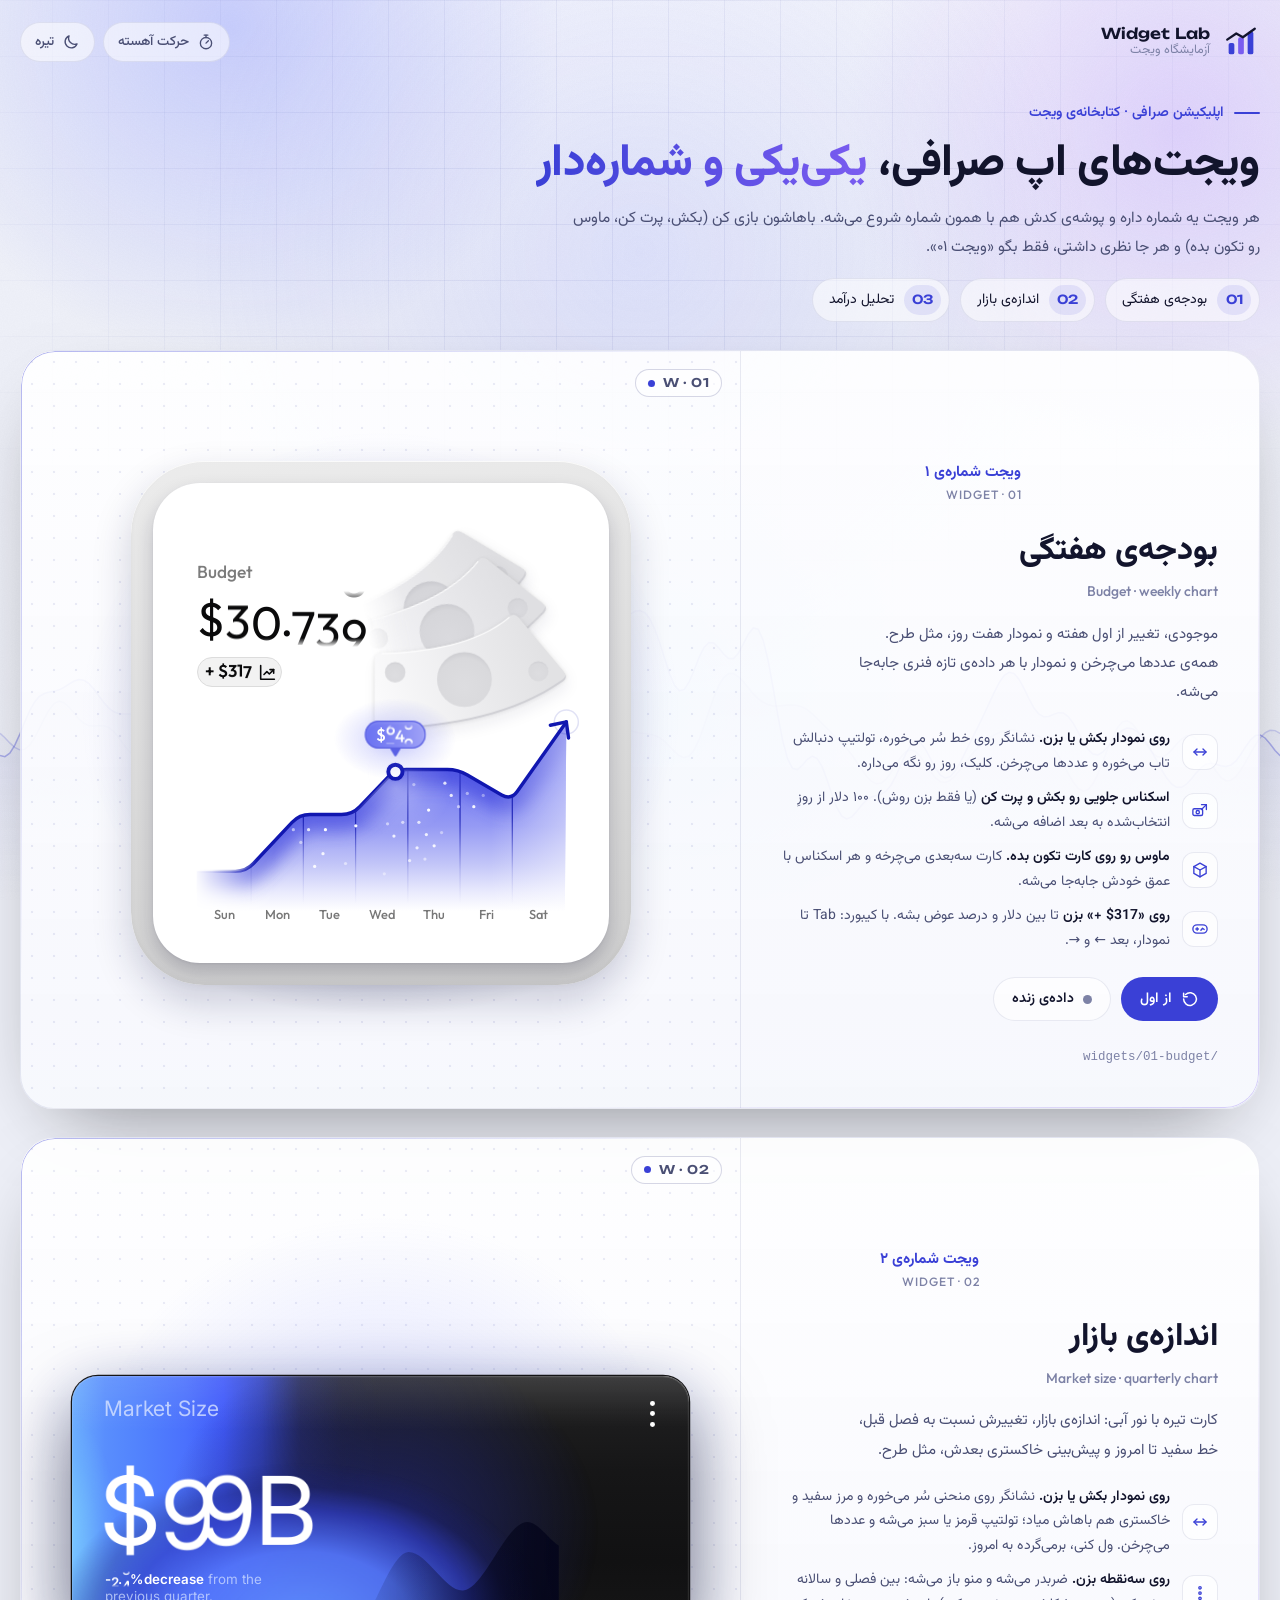
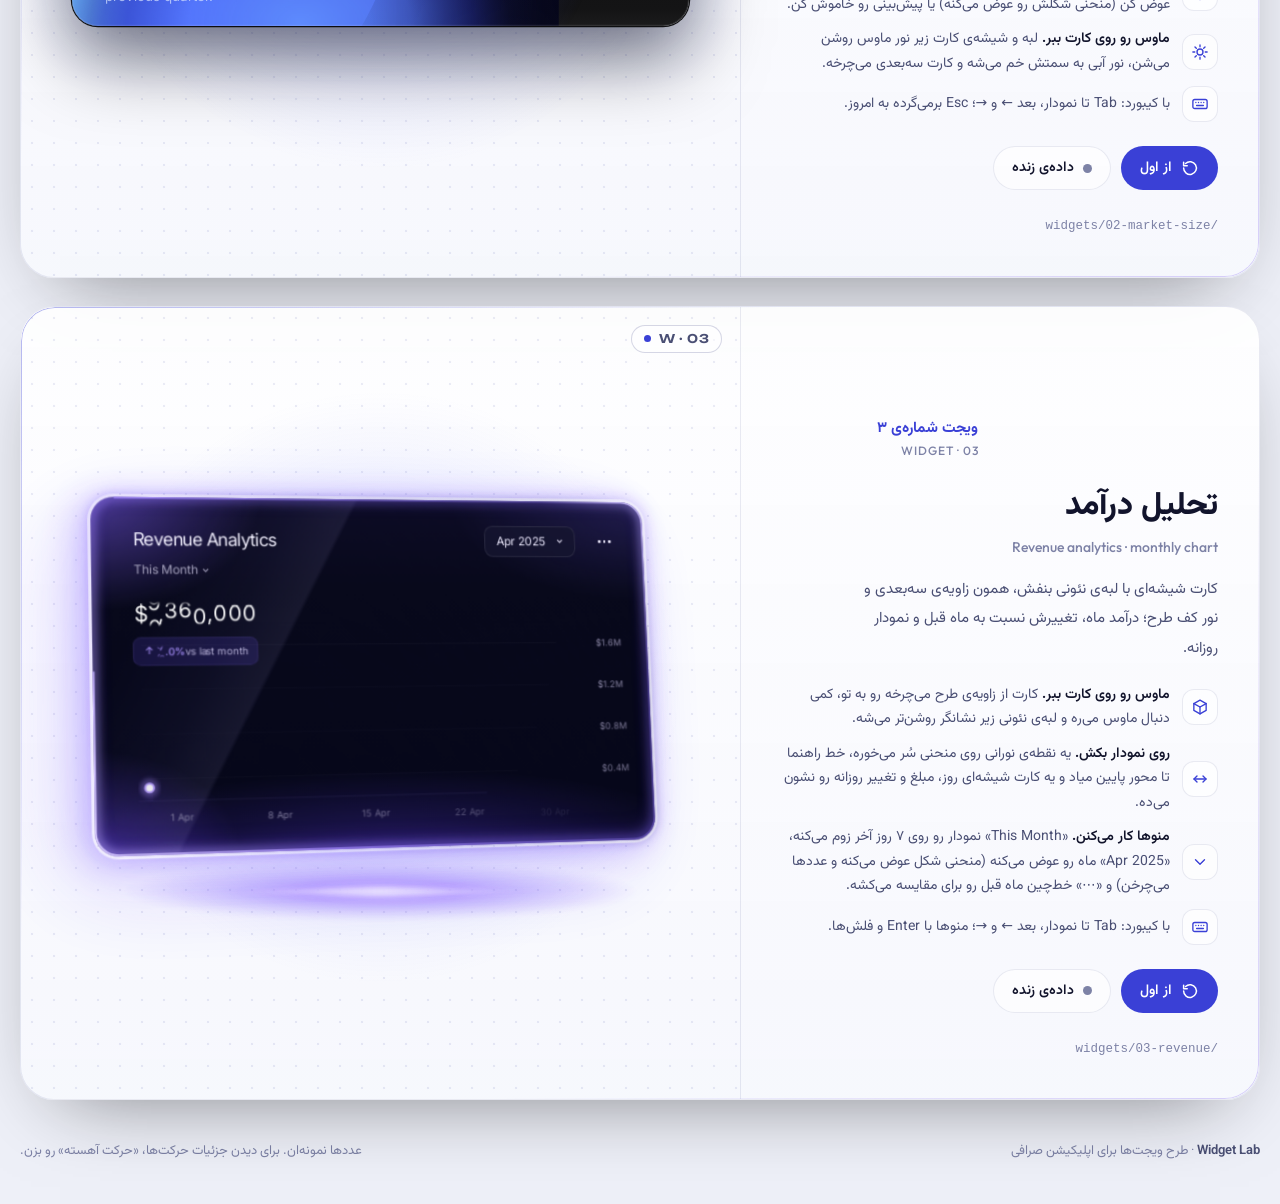
==== exchange-widgets/index.html @ 33f9c1d8 "Add widget 03 (revenue analytics) to the exchange widget lab From the owner's third reference shot: " ====
<!doctype html>
<html lang="fa" dir="rtl">
<head>
<meta charset="utf-8">
<meta name="viewport" content="width=device-width, initial-scale=1, viewport-fit=cover">
<title>Exchange Widget Lab</title>
<meta name="claude:viewport-fit-sides" content="cover">
<meta name="description" content="ویجت‌های شماره‌دار اپلیکیشن صرافی، با موشن و تعامل کامل.">
<link rel="preconnect" href="https://fonts.googleapis.com">
<link rel="preconnect" href="https://fonts.gstatic.com" crossorigin>
<link rel="stylesheet" href="https://fonts.googleapis.com/css2?family=Inter:wght@300..700&family=Outfit:wght@300..700&family=Unbounded:wght@500..800&family=Vazirmatn:wght@300..800&display=swap">
<!-- bundle:css -->
<link rel="stylesheet" href="lab/lab.css">
<link rel="stylesheet" href="widgets/01-budget/widget.css">
<link rel="stylesheet" href="widgets/02-market-size/widget.css">
<link rel="stylesheet" href="widgets/03-revenue/widget.css">
<!-- /bundle:css -->
<script defer src="https://cdnjs.cloudflare.com/ajax/libs/gsap/3.13.0/gsap.min.js"></script>
<!-- bundle:js -->
<script defer src="lab/lab.js"></script>
<script defer src="widgets/01-budget/widget.js"></script>
<script defer src="widgets/02-market-size/widget.js"></script>
<script defer src="widgets/03-revenue/widget.js"></script>
<!-- /bundle:js -->
</head>
<body>
<!-- bundle:body -->
<div class="lab" dir="rtl" lang="fa">
  <div class="bg" aria-hidden="true">
    <div class="bg-aurora a1"></div>
    <div class="bg-aurora a2"></div>
    <div class="bg-aurora a3"></div>
    <div class="bg-grid"></div>
    <div class="bg-market"></div>
    <div class="bg-spot"></div>
    <div class="bg-grain"></div>
  </div>

  <header class="top">
    <a class="brand" href="#top" id="top">
      <svg class="brand-mark" viewBox="0 0 40 40" aria-hidden="true" focusable="false">
        <rect class="bm-bar" x="7" y="21" width="6" height="12" rx="2"/>
        <rect class="bm-bar b2" x="17" y="15" width="6" height="18" rx="2"/>
        <rect class="bm-bar" x="27" y="9" width="6" height="24" rx="2"/>
        <path class="bm-line" d="M5.5 17.5l9.5-6.5 7 4 12.5-9"/>
      </svg>
      <span class="brand-name"><b>Widget Lab</b><span>آزمایشگاه ویجت</span></span>
    </a>
    <div class="tools">
      <button class="tool" type="button" data-tool="slow" aria-pressed="false" title="همه‌ی حرکت‌ها چهار برابر آهسته">
        <svg viewBox="0 0 24 24" aria-hidden="true" focusable="false"><circle cx="12" cy="13.5" r="7.5"/><path d="M12 13.5l3.2-3.2"/><path d="M9.5 2.8h5"/><path d="M12 2.8v3.2"/></svg>
        <span class="label">حرکت آهسته</span>
      </button>
      <button class="tool" type="button" data-tool="theme" aria-label="پس‌زمینه‌ی روشن">
        <svg class="t-sun" viewBox="0 0 24 24" aria-hidden="true" focusable="false"><circle cx="12" cy="12" r="4"/><path d="M12 2.5v2M12 19.5v2M4.6 4.6 6 6M18 18l1.4 1.4M2.5 12h2M19.5 12h2M4.6 19.4 6 18M18 6l1.4-1.4"/></svg>
        <svg class="t-moon" viewBox="0 0 24 24" aria-hidden="true" focusable="false"><path d="M20 14.6A8.2 8.2 0 0 1 9.4 4a8.2 8.2 0 1 0 10.6 10.6z"/></svg>
        <span class="label">روشن</span>
      </button>
    </div>
  </header>

  <section class="intro" aria-labelledby="lab-title">
    <p class="eyebrow">اپلیکیشن صرافی · کتابخانه‌ی ویجت</p>
    <h1 id="lab-title">ویجت‌های اپ صرافی، <span class="grad">یکی‌یکی و شماره‌دار</span></h1>
    <p class="lead">هر ویجت یه شماره داره و پوشه‌ی کدش هم با همون شماره شروع می‌شه. باهاشون بازی کن (بکش، پرت کن، ماوس رو تکون بده) و هر جا نظری داشتی، فقط بگو «ویجت ۰۱».</p>
    <nav class="index" aria-label="فهرست ویجت‌ها">
      <a href="#w01"><b>01</b>بودجه‌ی هفتگی</a>
      <a href="#w02"><b>02</b>اندازه‌ی بازار</a>
      <a href="#w03"><b>03</b>تحلیل درآمد</a>
    </nav>
  </section>

  <main class="stages">
    <article class="stage" id="w01" aria-labelledby="w01-title">
      <div class="stage-info">
        <div class="stage-id">
          <p class="stage-num" aria-hidden="true"><span>0</span><span>1</span></p>
          <p class="stage-kicker"><b>ویجت شماره‌ی ۱</b><span>Widget · 01</span></p>
        </div>
        <h2 class="stage-title" id="w01-title">بودجه‌ی هفتگی</h2>
        <p class="stage-en">Budget · weekly chart</p>
        <p class="stage-desc">موجودی، تغییر از اول هفته و نمودار هفت روز، مثل طرح. همه‌ی عددها می‌چرخن و نمودار با هر داده‌ی تازه فنری جابه‌جا می‌شه.</p>
        <ul class="hints">
          <li><svg viewBox="0 0 24 24" aria-hidden="true" focusable="false"><path d="M4 12h16"/><path d="M8 8l-4 4 4 4"/><path d="M16 8l4 4-4 4"/></svg><span><b>روی نمودار بکش یا بزن.</b> نشانگر روی خط سُر می‌خوره، تولتیپ دنبالش تاب می‌خوره و عددها می‌چرخن. کلیک، روز رو نگه می‌داره.</span></li>
          <li><svg viewBox="0 0 24 24" aria-hidden="true" focusable="false"><rect x="2.5" y="9" width="13" height="9" rx="2"/><circle cx="9" cy="13.5" r="2.2"/><path d="M14 3.5h6.5V10"/><path d="M20.5 3.5 14 10"/></svg><span><b>اسکناس جلویی رو بکش و پرت کن</b> (یا فقط بزن روش). ۱۰۰ دلار از روزِ انتخاب‌شده به بعد اضافه می‌شه.</span></li>
          <li><svg viewBox="0 0 24 24" aria-hidden="true" focusable="false"><path d="M12 2.8 3.8 7.4v9.2L12 21.2l8.2-4.6V7.4z"/><path d="M3.8 7.4 12 12l8.2-4.6"/><path d="M12 12v9.2"/></svg><span><b>ماوس رو روی کارت تکون بده.</b> کارت سه‌بعدی می‌چرخه و هر اسکناس با عمق خودش جابه‌جا می‌شه.</span></li>
          <li><svg viewBox="0 0 24 24" aria-hidden="true" focusable="false"><rect x="2.5" y="6.5" width="19" height="11" rx="5.5"/><path d="M6.5 12h3.4"/><path d="M8.2 10.3v3.4"/><path d="M13.2 13.6l2.2-2.6 2.2 1.6"/></svg><span><b>روی «<bdi dir="ltr">+ $317</bdi>» بزن</b> تا بین دلار و درصد عوض بشه. با کیبورد: Tab تا نمودار، بعد ← و →.</span></li>
        </ul>
        <div class="stage-actions">
          <button class="btn primary" type="button" data-act="replay">
            <svg viewBox="0 0 24 24" aria-hidden="true" focusable="false"><path d="M3.5 12a8.5 8.5 0 1 0 2.6-6.1"/><path d="M3.5 4.2V9h4.8"/></svg>
            از اول
          </button>
          <button class="btn" type="button" data-act="live" aria-pressed="false"><i class="dot" aria-hidden="true"></i>داده‌ی زنده</button>
        </div>
        <code class="stage-path">widgets/01-budget/</code>
      </div>
      <div class="stage-show">
        <span class="stage-tag" aria-hidden="true"><i></i>W · 01</span>
        <div class="stage-mount" data-mount="1"></div>
      </div>
    </article>

    <article class="stage" id="w02" aria-labelledby="w02-title">
      <div class="stage-info">
        <div class="stage-id">
          <p class="stage-num" aria-hidden="true"><span>0</span><span>2</span></p>
          <p class="stage-kicker"><b>ویجت شماره‌ی ۲</b><span>Widget · 02</span></p>
        </div>
        <h2 class="stage-title" id="w02-title">اندازه‌ی بازار</h2>
        <p class="stage-en">Market size · quarterly chart</p>
        <p class="stage-desc">کارت تیره با نور آبی: اندازه‌ی بازار، تغییرش نسبت به فصل قبل، خط سفید تا امروز و پیش‌بینی خاکستری بعدش، مثل طرح.</p>
        <ul class="hints">
          <li><svg viewBox="0 0 24 24" aria-hidden="true" focusable="false"><path d="M4 12h16"/><path d="M8 8l-4 4 4 4"/><path d="M16 8l4 4-4 4"/></svg><span><b>روی نمودار بکش یا بزن.</b> نشانگر روی منحنی سُر می‌خوره و مرز سفید و خاکستری هم باهاش میاد؛ تولتیپ قرمز یا سبز می‌شه و عددها می‌چرخن. ول کنی، برمی‌گرده به امروز.</span></li>
          <li><svg viewBox="0 0 24 24" aria-hidden="true" focusable="false"><circle cx="12" cy="5" r="1.6"/><circle cx="12" cy="12" r="1.6"/><circle cx="12" cy="19" r="1.6"/></svg><span><b>روی سه‌نقطه بزن.</b> ضربدر می‌شه و منو باز می‌شه: بین فصلی و سالانه عوض کن (منحنی شکلش رو عوض می‌کنه) یا پیش‌بینی رو خاموش کن.</span></li>
          <li><svg viewBox="0 0 24 24" aria-hidden="true" focusable="false"><circle cx="12" cy="12" r="4"/><path d="M12 2.5v2.5M12 19v2.5M2.5 12H5M19 12h2.5M5.3 5.3l1.8 1.8M16.9 16.9l1.8 1.8M5.3 18.7l1.8-1.8M16.9 7.1l1.8-1.8"/></svg><span><b>ماوس رو روی کارت ببر.</b> لبه و شیشه‌ی کارت زیر نور ماوس روشن می‌شن، نور آبی به سمتش خم می‌شه و کارت سه‌بعدی می‌چرخه.</span></li>
          <li><svg viewBox="0 0 24 24" aria-hidden="true" focusable="false"><rect x="2.5" y="6" width="19" height="12" rx="2.5"/><path d="M6.5 10h.01M10 10h.01M13.5 10h.01M17 10h.01M7.5 14h9"/></svg><span>با کیبورد: Tab تا نمودار، بعد ← و →؛ Esc برمی‌گرده به امروز.</span></li>
        </ul>
        <div class="stage-actions">
          <button class="btn primary" type="button" data-act="replay">
            <svg viewBox="0 0 24 24" aria-hidden="true" focusable="false"><path d="M3.5 12a8.5 8.5 0 1 0 2.6-6.1"/><path d="M3.5 4.2V9h4.8"/></svg>
            از اول
          </button>
          <button class="btn" type="button" data-act="live" aria-pressed="false"><i class="dot" aria-hidden="true"></i>داده‌ی زنده</button>
        </div>
        <code class="stage-path">widgets/02-market-size/</code>
      </div>
      <div class="stage-show">
        <span class="stage-tag" aria-hidden="true"><i></i>W · 02</span>
        <div class="stage-mount is-wide" data-mount="2"></div>
      </div>
    </article>

    <article class="stage" id="w03" aria-labelledby="w03-title">
      <div class="stage-info">
        <div class="stage-id">
          <p class="stage-num" aria-hidden="true"><span>0</span><span>3</span></p>
          <p class="stage-kicker"><b>ویجت شماره‌ی ۳</b><span>Widget · 03</span></p>
        </div>
        <h2 class="stage-title" id="w03-title">تحلیل درآمد</h2>
        <p class="stage-en">Revenue analytics · monthly chart</p>
        <p class="stage-desc">کارت شیشه‌ای با لبه‌ی نئونی بنفش، همون زاویه‌ی سه‌بعدی و نور کف طرح؛ درآمد ماه، تغییرش نسبت به ماه قبل و نمودار روزانه.</p>
        <ul class="hints">
          <li><svg viewBox="0 0 24 24" aria-hidden="true" focusable="false"><path d="M12 2.8 3.8 7.4v9.2L12 21.2l8.2-4.6V7.4z"/><path d="M3.8 7.4 12 12l8.2-4.6"/><path d="M12 12v9.2"/></svg><span><b>ماوس رو روی کارت ببر.</b> کارت از زاویه‌ی طرح می‌چرخه رو به تو، کمی دنبال ماوس می‌ره و لبه‌ی نئونی زیر نشانگر روشن‌تر می‌شه.</span></li>
          <li><svg viewBox="0 0 24 24" aria-hidden="true" focusable="false"><path d="M4 12h16"/><path d="M8 8l-4 4 4 4"/><path d="M16 8l4 4-4 4"/></svg><span><b>روی نمودار بکش.</b> یه نقطه‌ی نورانی روی منحنی سُر می‌خوره، خط راهنما تا محور پایین میاد و یه کارت شیشه‌ای روز، مبلغ و تغییر روزانه رو نشون می‌ده.</span></li>
          <li><svg viewBox="0 0 24 24" aria-hidden="true" focusable="false"><path d="M6 9l6 6 6-6"/></svg><span><b>منوها کار می‌کنن.</b> «<bdi dir="ltr">This Month</bdi>» نمودار رو روی ۷ روز آخر زوم می‌کنه، «<bdi dir="ltr">Apr 2025</bdi>» ماه رو عوض می‌کنه (منحنی شکل عوض می‌کنه و عددها می‌چرخن) و «<bdi dir="ltr">⋯</bdi>» خط‌چین ماه قبل رو برای مقایسه می‌کشه.</span></li>
          <li><svg viewBox="0 0 24 24" aria-hidden="true" focusable="false"><rect x="2.5" y="6" width="19" height="12" rx="2.5"/><path d="M6.5 10h.01M10 10h.01M13.5 10h.01M17 10h.01M7.5 14h9"/></svg><span>با کیبورد: Tab تا نمودار، بعد ← و →؛ منوها با Enter و فلش‌ها.</span></li>
        </ul>
        <div class="stage-actions">
          <button class="btn primary" type="button" data-act="replay">
            <svg viewBox="0 0 24 24" aria-hidden="true" focusable="false"><path d="M3.5 12a8.5 8.5 0 1 0 2.6-6.1"/><path d="M3.5 4.2V9h4.8"/></svg>
            از اول
          </button>
          <button class="btn" type="button" data-act="live" aria-pressed="false"><i class="dot" aria-hidden="true"></i>داده‌ی زنده</button>
        </div>
        <code class="stage-path">widgets/03-revenue/</code>
      </div>
      <div class="stage-show">
        <span class="stage-tag" aria-hidden="true"><i></i>W · 03</span>
        <div class="stage-mount is-wide" data-mount="3"></div>
      </div>
    </article>
  </main>

  <footer class="foot">
    <span><b>Widget Lab</b> · طرح ویجت‌ها برای اپلیکیشن صرافی</span>
    <span>عددها نمونه‌ان. برای دیدن جزئیات حرکت‌ها، «حرکت آهسته» رو بزن.</span>
  </footer>
</div>
<!-- /bundle:body -->
</body>
</html>
---- exchange-widgets/lab/lab.css ----
/* ==========================================================================
   Widget Lab · gallery shell for the exchange-app widgets
   Layout: a compact masthead, then one full-width "stage" per widget:
   the number and notes on the start side, the live widget on the end side.
   Palette: night ink with indigo light (dark-first); a pale ledger in light.
   ========================================================================== */
:root {
  color-scheme: dark;
  --bg: #05060d;
  --bg-lift: #0d1022;
  --ink: #eef0ff;
  --ink-2: #a9aed2;
  --ink-3: #6f7499;
  --accent: #8f94ff;
  --accent-2: #c3b5ff;
  --accent-wash: rgba(143, 148, 255, .14);
  --surface: rgba(255, 255, 255, .03);
  --surface-2: rgba(255, 255, 255, .055);
  --panel-a: rgba(16, 18, 38, .94);
  --panel-b: rgba(9, 10, 24, .96);
  --edge: rgba(255, 255, 255, .085);
  --edge-2: rgba(255, 255, 255, .17);
  --aurora-1: rgba(66, 80, 255, .5);
  --aurora-2: rgba(144, 92, 246, .34);
  --aurora-3: rgba(30, 190, 255, .17);
  --grid: rgba(165, 172, 255, .07);
  --market-line: rgba(150, 156, 255, .38);
  --market-fill: rgba(91, 97, 246, .12);
  --spot: rgba(110, 118, 255, .17);
  --grain: .085;
  --stage-glow: rgba(86, 96, 255, .3);
  --stage-dots: rgba(196, 202, 255, .1);
  --num-a: #ffffff;
  --num-b: #8f94ff;
  --focus: #c3c6ff;
  --w01-tray-a: #2a2d4a;
  --w01-tray-b: #14162c;
  --w01-tray-rim: rgba(255, 255, 255, .14);
  --w01-tray-drop: rgba(0, 0, 0, .5);
  --w01-floor: rgba(70, 78, 255, .28);

  --font-fa: "Vazirmatn", Tahoma, "Segoe UI", system-ui, sans-serif;
  --font-display: "Unbounded", "Outfit", "Vazirmatn", system-ui, sans-serif;
  --font-latin: "Outfit", "Vazirmatn", system-ui, sans-serif;
  --max: 1240px;
  --stage-r: 34px;
}
@media (prefers-color-scheme: light) {
  :root:not([data-theme="dark"]) {
    color-scheme: light;
    --bg: #eef0f8;
    --bg-lift: #f8f9fd;
    --ink: #12142c;
    --ink-2: #4a4f74;
    --ink-3: #7d82a6;
    --accent: #3a40d6;
    --accent-2: #7a5cf0;
    --accent-wash: rgba(58, 64, 214, .1);
    --surface: rgba(255, 255, 255, .55);
    --surface-2: rgba(255, 255, 255, .82);
    --panel-a: rgba(255, 255, 255, .9);
    --panel-b: rgba(247, 248, 253, .94);
    --edge: rgba(28, 34, 110, .09);
    --edge-2: rgba(28, 34, 110, .18);
    --aurora-1: rgba(120, 134, 255, .36);
    --aurora-2: rgba(196, 164, 255, .42);
    --aurora-3: rgba(120, 214, 255, .34);
    --grid: rgba(40, 50, 150, .07);
    --market-line: rgba(58, 64, 214, .36);
    --market-fill: rgba(58, 64, 214, .07);
    --spot: rgba(120, 132, 255, .16);
    --grain: .05;
    --stage-glow: rgba(120, 132, 255, .24);
    --stage-dots: rgba(40, 50, 150, .09);
    --num-a: #12142c;
    --num-b: #3a40d6;
    --focus: #3a40d6;
    --w01-tray-a: #ececec;
    --w01-tray-b: #cecece;
    --w01-tray-rim: rgba(255, 255, 255, .8);
    --w01-tray-drop: rgba(20, 24, 70, .2);
    --w01-floor: rgba(20, 24, 70, .2);
  }
}
:root[data-theme="light"] {
  color-scheme: light;
  --bg: #eef0f8;
  --bg-lift: #f8f9fd;
  --ink: #12142c;
  --ink-2: #4a4f74;
  --ink-3: #7d82a6;
  --accent: #3a40d6;
  --accent-2: #7a5cf0;
  --accent-wash: rgba(58, 64, 214, .1);
  --surface: rgba(255, 255, 255, .55);
  --surface-2: rgba(255, 255, 255, .82);
  --panel-a: rgba(255, 255, 255, .9);
  --panel-b: rgba(247, 248, 253, .94);
  --edge: rgba(28, 34, 110, .09);
  --edge-2: rgba(28, 34, 110, .18);
  --aurora-1: rgba(120, 134, 255, .36);
  --aurora-2: rgba(196, 164, 255, .42);
  --aurora-3: rgba(120, 214, 255, .34);
  --grid: rgba(40, 50, 150, .07);
  --market-line: rgba(58, 64, 214, .36);
  --market-fill: rgba(58, 64, 214, .07);
  --spot: rgba(120, 132, 255, .16);
  --grain: .05;
  --stage-glow: rgba(120, 132, 255, .24);
  --stage-dots: rgba(40, 50, 150, .09);
  --num-a: #12142c;
  --num-b: #3a40d6;
  --focus: #3a40d6;
  --w01-tray-a: #ececec;
  --w01-tray-b: #cecece;
  --w01-tray-rim: rgba(255, 255, 255, .8);
  --w01-tray-drop: rgba(20, 24, 70, .2);
  --w01-floor: rgba(20, 24, 70, .2);
}
:root[data-theme="dark"] { color-scheme: dark; }

*,
*::before,
*::after { box-sizing: border-box; }
html { -webkit-text-size-adjust: 100%; }
body {
  margin: 0;
  background: var(--bg);
  color: var(--ink);
  font-family: var(--font-fa);
}

.lab {
  position: relative;
  min-height: 100vh;
  overflow-x: clip;
  padding-left: max(16px, env(safe-area-inset-left, 0px));
  padding-right: max(16px, env(safe-area-inset-right, 0px));
  padding-block: 0 40px;
  font-family: var(--font-fa);
  color: var(--ink);
  background: var(--bg);
  isolation: isolate;
}
.lab ::selection { background: var(--accent-wash); }
.lab :focus-visible { outline: 2px solid var(--focus); outline-offset: 3px; }

/* ── background ───────────────────────────────────────────── */
.bg {
  position: fixed;
  inset: 0;
  z-index: -1;
  overflow: hidden;
  pointer-events: none;
  background: radial-gradient(120% 75% at 50% -12%, var(--bg-lift), var(--bg) 62%);
}
.bg-aurora {
  position: absolute;
  width: 72vmax;
  height: 72vmax;
  border-radius: 50%;
  background: radial-gradient(closest-side, var(--c), transparent 72%);
  will-change: transform;
  animation: lab-drift 40s ease-in-out infinite alternate;
}
.bg-aurora.a1 { --c: var(--aurora-1); top: -34vmax; left: -18vmax; }
.bg-aurora.a2 { --c: var(--aurora-2); top: -26vmax; right: -28vmax; animation-duration: 48s; animation-delay: -14s; }
.bg-aurora.a3 { --c: var(--aurora-3); top: 38vh; left: 22vw; width: 58vmax; height: 58vmax; animation-duration: 56s; animation-delay: -26s; }
@keyframes lab-drift {
  0% { transform: translate3d(0, 0, 0) scale(1); }
  50% { transform: translate3d(7vw, 5vh, 0) scale(1.12); }
  100% { transform: translate3d(-5vw, 9vh, 0) scale(.94); }
}
.bg-grid {
  position: absolute;
  inset: 0;
  background-image:
    linear-gradient(var(--grid) 1px, transparent 1px),
    linear-gradient(90deg, var(--grid) 1px, transparent 1px);
  background-size: 56px 56px;
  background-position: 50% 0;
  -webkit-mask-image: radial-gradient(ellipse 85% 65% at 50% 22%, #000 25%, transparent 78%);
  mask-image: radial-gradient(ellipse 85% 65% at 50% 22%, #000 25%, transparent 78%);
}
.bg-market { position: absolute; left: 0; right: 0; bottom: 0; height: 42vh; direction: ltr; }
.bg-market svg { position: absolute; left: 0; bottom: 0; width: 200%; height: 100%; will-change: transform; animation: lab-market 110s linear infinite; }
.bg-market svg.back { height: 82%; opacity: .55; animation-duration: 170s; }
.bg-market .m-line { fill: none; stroke: var(--market-line); stroke-width: 1.5; vector-effect: non-scaling-stroke; }
.bg-market .m-fill { fill: url(#lab-market-fill); }
.bg-market .m-stop-a { stop-color: var(--market-fill); }
.bg-market .m-stop-b { stop-color: var(--market-fill); stop-opacity: 0; }
@keyframes lab-market { to { transform: translate3d(-50%, 0, 0); } }
.bg-spot {
  position: absolute;
  left: 0;
  top: 0;
  width: 900px;
  height: 900px;
  margin: -450px 0 0 -450px;
  border-radius: 50%;
  background: radial-gradient(closest-side, var(--spot), transparent);
  transform: translate3d(50vw, 28vh, 0);
  will-change: transform;
}
.bg-grain {
  position: absolute;
  inset: 0;
  opacity: var(--grain);
  background-image: url("data:image/svg+xml,%3Csvg xmlns='http://www.w3.org/2000/svg' width='240' height='240'%3E%3Cfilter id='n'%3E%3CfeTurbulence type='fractalNoise' baseFrequency='.85' numOctaves='2' stitchTiles='stitch'/%3E%3CfeColorMatrix values='0 0 0 0 .5 0 0 0 0 .5 0 0 0 0 .55 0 0 0 1.4 -.35'/%3E%3C/filter%3E%3Crect width='100%25' height='100%25' filter='url(%23n)'/%3E%3C/svg%3E");
}

/* ── masthead ─────────────────────────────────────────────── */
.top {
  max-width: var(--max);
  margin-inline: auto;
  padding-block: 22px 0;
  display: flex;
  align-items: center;
  justify-content: space-between;
  gap: 16px;
  flex-wrap: wrap;
}
.brand { display: inline-flex; align-items: center; gap: 12px; color: var(--ink); text-decoration: none; }
.brand-mark { width: 38px; height: 38px; flex: none; }
.brand-mark .bm-bar { fill: var(--accent); }
.brand-mark .bm-bar.b2 { fill: var(--accent-2); }
.brand-mark .bm-line { fill: none; stroke: var(--ink); stroke-width: 2.4; stroke-linecap: round; stroke-linejoin: round; }
.brand-name { display: grid; gap: 2px; line-height: 1.1; }
.brand-name b { font: 600 15px/1.1 var(--font-display); letter-spacing: .01em; direction: ltr; text-align: start; }
.brand-name span { font-size: 12.5px; color: var(--ink-3); }

.tools { display: flex; align-items: center; gap: 8px; }
.tool {
  display: inline-flex;
  align-items: center;
  gap: 8px;
  height: 40px;
  padding-inline: 14px;
  border: 1px solid var(--edge);
  border-radius: 999px;
  background: var(--surface);
  color: var(--ink-2);
  font: 500 13.5px/1 var(--font-fa);
  cursor: pointer;
  transition: background-color .25s ease, color .25s ease, border-color .25s ease, transform .25s ease;
}
.tool:hover { color: var(--ink); border-color: var(--edge-2); background: var(--surface-2); }
.tool:active { transform: scale(.97); }
.tool svg { width: 18px; height: 18px; flex: none; fill: none; stroke: currentColor; stroke-width: 1.8; stroke-linecap: round; stroke-linejoin: round; }
.tool[aria-pressed="true"] { color: var(--ink); background: var(--accent-wash); border-color: color-mix(in srgb, var(--accent) 45%, transparent); }
.tool .t-moon { display: none; }
:root[data-theme-now="light"] .tool .t-sun { display: none; }
:root[data-theme-now="light"] .tool .t-moon { display: block; }

/* ── intro ────────────────────────────────────────────────── */
.intro {
  max-width: var(--max);
  margin-inline: auto;
  padding-block: clamp(26px, 3.4vw, 40px) clamp(20px, 2.4vw, 28px);
  display: grid;
  gap: 12px;
}
.eyebrow {
  margin: 0;
  display: inline-flex;
  align-items: center;
  gap: 10px;
  color: var(--accent);
  font-size: 14px;
  font-weight: 600;
}
.eyebrow::before { content: ""; width: 26px; height: 2px; border-radius: 2px; background: currentColor; }
.intro h1 {
  margin: 0;
  font-weight: 800;
  font-size: clamp(28px, 3.5vw, 46px);
  line-height: 1.25;
  letter-spacing: -.01em;
  text-wrap: balance;
}
.intro h1 .grad {
  background: linear-gradient(90deg, var(--accent), var(--accent-2));
  -webkit-background-clip: text;
  background-clip: text;
  color: transparent;
}
.lead { margin: 0; max-width: 78ch; color: var(--ink-2); font-size: clamp(14.5px, 1.2vw, 16px); line-height: 1.9; }
.index { display: flex; flex-wrap: wrap; gap: 10px; margin-top: 4px; }
.index a {
  display: inline-flex;
  align-items: center;
  gap: 10px;
  min-height: 42px;
  padding: 6px 8px 6px 16px;
  border: 1px solid var(--edge);
  border-radius: 999px;
  background: var(--surface);
  color: var(--ink);
  font-size: 14px;
  text-decoration: none;
  transition: border-color .25s ease, background-color .25s ease, transform .25s ease;
}
.index a:hover { border-color: var(--edge-2); background: var(--surface-2); transform: translateY(-2px); }
.index a b {
  display: inline-grid;
  place-items: center;
  min-width: 34px;
  height: 30px;
  padding-inline: 8px;
  border-radius: 999px;
  background: var(--accent-wash);
  color: var(--accent);
  font: 600 12.5px/1 var(--font-display);
  direction: ltr;
}

/* ── stages ───────────────────────────────────────────────── */
.stages {
  max-width: var(--max);
  margin-inline: auto;
  display: grid;
  gap: 28px;
}
.stage {
  position: relative;
  display: grid;
  grid-template-columns: minmax(0, .92fr) minmax(0, 1.28fr);
  border: 1px solid var(--edge);
  border-radius: var(--stage-r);
  background: linear-gradient(180deg, var(--panel-a), var(--panel-b));
  box-shadow: 0 30px 80px -40px rgba(0, 0, 0, .55);
  overflow: hidden;
  overflow: clip;
  isolation: isolate;
  scroll-margin-top: 24px;
}
.stage::before {
  content: "";
  position: absolute;
  inset: 0;
  border-radius: inherit;
  padding: 1px;
  background: linear-gradient(140deg, color-mix(in srgb, var(--accent) 55%, transparent), transparent 35%, transparent 65%, color-mix(in srgb, var(--accent-2) 40%, transparent));
  -webkit-mask: linear-gradient(#000 0 0) content-box, linear-gradient(#000 0 0);
  -webkit-mask-composite: xor;
  mask: linear-gradient(#000 0 0) content-box exclude, linear-gradient(#000 0 0);
  pointer-events: none;
  opacity: .7;
}

.stage-info {
  min-width: 0;
  padding: clamp(24px, 3.2vw, 46px);
  display: flex;
  flex-direction: column;
  gap: 14px;
}
.stage-id { display: flex; align-items: flex-end; gap: 16px; flex-wrap: wrap; }
.stage-num {
  margin: 0;
  direction: ltr;
  display: inline-flex;
  font: 700 clamp(86px, 10.5vw, 148px)/.8 var(--font-display);
  letter-spacing: -.05em;
  background: linear-gradient(180deg, var(--num-a) 10%, var(--num-b) 95%);
  -webkit-background-clip: text;
  background-clip: text;
  color: transparent;
  padding-block: .06em .02em;
}
.stage-num span { display: inline-block; animation: lab-num-in 1.3s cubic-bezier(.16, 1, .3, 1) both; }
.stage-num span:nth-child(2) { animation-delay: .12s; }
@keyframes lab-num-in {
  from { transform: translateY(42%) rotateX(70deg); opacity: 0; filter: blur(6px); }
  to { transform: none; opacity: 1; filter: none; }
}
.stage-kicker { margin: 0 0 .5em; display: grid; gap: 4px; }
.stage-kicker b { font-size: 15px; font-weight: 700; color: var(--accent); }
.stage-kicker span { font: 500 12px/1.2 var(--font-latin); color: var(--ink-3); letter-spacing: .08em; text-transform: uppercase; direction: ltr; text-align: end; }
.stage-title { margin: 6px 0 0; font-size: clamp(24px, 2.6vw, 32px); font-weight: 800; line-height: 1.3; text-wrap: balance; }
.stage-en { margin: -4px 0 0; color: var(--ink-3); font: 500 14px/1.4 var(--font-latin); direction: ltr; text-align: end; }
.stage-desc { margin: 4px 0 0; color: var(--ink-2); font-size: 15px; line-height: 1.95; max-width: 46ch; }

.hints { list-style: none; margin: 6px 0 0; padding: 0; display: grid; gap: 10px; }
.hints li {
  display: grid;
  grid-template-columns: 36px minmax(0, 1fr);
  gap: 12px;
  align-items: center;
  font-size: 14px;
  line-height: 1.75;
  color: var(--ink-2);
}
.hints li b { color: var(--ink); font-weight: 600; }
.hints svg {
  width: 36px;
  height: 36px;
  padding: 8px;
  border-radius: 12px;
  border: 1px solid var(--edge);
  background: var(--surface);
  fill: none;
  stroke: var(--accent);
  stroke-width: 1.8;
  stroke-linecap: round;
  stroke-linejoin: round;
}

.stage-actions { display: flex; flex-wrap: wrap; gap: 10px; margin-top: 10px; }
.btn {
  display: inline-flex;
  align-items: center;
  gap: 9px;
  height: 44px;
  padding-inline: 18px;
  border: 1px solid var(--edge);
  border-radius: 999px;
  background: var(--surface);
  color: var(--ink);
  font: 600 14px/1 var(--font-fa);
  cursor: pointer;
  transition: background-color .25s ease, border-color .25s ease, transform .2s ease;
}
.btn:hover { background: var(--surface-2); border-color: var(--edge-2); }
.btn:active { transform: scale(.97); }
.btn svg { width: 18px; height: 18px; fill: none; stroke: currentColor; stroke-width: 2; stroke-linecap: round; stroke-linejoin: round; }
.btn.primary { background: var(--accent); border-color: transparent; color: #fff; }
:root[data-theme-now="dark"] .btn.primary { color: #0b0c1d; }
.btn.primary:hover { background: color-mix(in srgb, var(--accent) 88%, #fff); }
.btn .dot { width: 9px; height: 9px; border-radius: 50%; background: var(--ink-3); box-shadow: 0 0 0 0 transparent; transition: background-color .25s ease; }
.btn[aria-pressed="true"] { border-color: color-mix(in srgb, #2fd27a 55%, transparent); background: color-mix(in srgb, #2fd27a 12%, transparent); }
.btn[aria-pressed="true"] .dot { background: #2fd27a; animation: lab-live 1.6s ease-out infinite; }
@keyframes lab-live {
  0% { box-shadow: 0 0 0 0 rgba(47, 210, 122, .55); }
  100% { box-shadow: 0 0 0 10px rgba(47, 210, 122, 0); }
}
.stage-path {
  margin-top: auto;
  padding-top: 14px;
  align-self: flex-start;
  color: var(--ink-3);
  font: 500 12.5px/1.4 ui-monospace, "SFMono-Regular", Menlo, Consolas, monospace;
  direction: ltr;
}

.stage-show {
  position: relative;
  min-width: 0;
  min-height: clamp(420px, 46vw, 640px);
  display: grid;
  place-items: center;
  padding: clamp(30px, 3vw, 44px) clamp(20px, 4vw, 60px) clamp(40px, 4vw, 56px);
  border-inline-start: 1px solid var(--edge);
  background:
    radial-gradient(58% 52% at 50% 48%, var(--stage-glow), transparent 72%),
    radial-gradient(var(--stage-dots) 1px, transparent 1.6px) 0 0 / 22px 22px;
}
.stage-tag {
  position: absolute;
  top: 18px;
  inset-inline-end: 18px;
  display: inline-flex;
  align-items: center;
  gap: 8px;
  padding: 7px 12px;
  border: 1px solid var(--edge-2);
  border-radius: 999px;
  background: var(--surface);
  color: var(--ink-2);
  font: 600 12px/1 var(--font-display);
  letter-spacing: .04em;
  direction: ltr;
}
.stage-tag i { width: 7px; height: 7px; border-radius: 50%; background: var(--accent); }
.stage-mount { width: min(100%, 500px); }
.stage-mount.is-wide { width: min(100%, 640px); }

.foot {
  max-width: var(--max);
  margin: 40px auto 0;
  display: flex;
  flex-wrap: wrap;
  gap: 8px 22px;
  justify-content: space-between;
  color: var(--ink-3);
  font-size: 13px;
  line-height: 1.8;
}
.foot b { color: var(--ink-2); font-weight: 600; }

@media (max-width: 940px) {
  .stage { grid-template-columns: minmax(0, 1fr); }
  .stage-show { order: -1; border-inline-start: 0; border-bottom: 1px solid var(--edge); min-height: 0; }
  .stage-mount { width: min(100%, 440px); }
  .stage-num { font-size: clamp(72px, 18vw, 120px); }
}
@media (max-width: 520px) {
  .tool .label { display: none; }
  .tool { padding-inline: 11px; }
  .stage-show { padding: 60px 12px 40px; }
  .stage-info { padding: 22px 18px 26px; }
}

@media (prefers-reduced-motion: reduce) {
  .bg-aurora, .bg-market svg, .stage-num span { animation: none; }
  .btn[aria-pressed="true"] .dot { animation: none; }
}
---- exchange-widgets/widgets/01-budget/widget.css ----
/* ==========================================================================
   Widget 01 · Budget (weekly chart)
   1u = 1px of the reference image. The tray is 1021 × 1071 u, the card
   931 × 981 u at (45, 45). Everything scales with the container width.
   The gallery may theme the tray through --w01-tray-a / -b / -rim / -drop
   and the floor shadow through --w01-floor; the card itself never changes.
   ========================================================================== */
.w01 {
  container-type: inline-size;
  position: relative;
  font-family: "Outfit", system-ui, sans-serif;
  -webkit-tap-highlight-color: transparent;
  -webkit-user-select: none;
  user-select: none;
}
.w01-stage {
  --u: calc(100cqi / 1021);
  position: relative;
  width: 100%;
  aspect-ratio: 1021 / 1071;
}
.w01-intro { position: absolute; inset: 0; }

/* floor shadow under the tray (moves against the tilt) */
.w01-shadow {
  position: absolute;
  left: 9%;
  right: 9%;
  bottom: -6%;
  height: 26%;
  border-radius: 50%;
  background: radial-gradient(closest-side, var(--w01-floor, rgba(8, 10, 40, .42)), transparent);
  pointer-events: none;
  will-change: transform;
}

.w01-tilt { position: absolute; inset: 0; transform-origin: 50% 50%; will-change: transform; }

/* the tray: the light frame around the card, as in the reference */
.w01-tray {
  position: absolute;
  inset: 0;
  border-radius: calc(150 * var(--u));
  background: linear-gradient(172deg, var(--w01-tray-a, #ececec) 0%, var(--w01-tray-b, #cecece) 100%);
  box-shadow:
    inset 0 calc(2 * var(--u)) 0 var(--w01-tray-rim, rgba(255, 255, 255, .8)),
    inset 0 calc(-4 * var(--u)) calc(10 * var(--u)) rgba(0, 0, 0, .05),
    0 calc(36 * var(--u)) calc(80 * var(--u)) var(--w01-tray-drop, rgba(10, 12, 40, .18));
}

.w01-card,
.w01-frame {
  position: absolute;
  left: calc(45 * var(--u));
  top: calc(45 * var(--u));
  width: calc(931 * var(--u));
  height: calc(981 * var(--u));
}
.w01-card {
  z-index: 1;
  border-radius: calc(96 * var(--u));
  background: #fff;
  overflow: hidden;
  overflow: clip;
  box-shadow:
    0 calc(20 * var(--u)) calc(40 * var(--u)) rgba(18, 20, 52, .2),
    0 calc(2 * var(--u)) calc(5 * var(--u)) rgba(18, 20, 52, .07);
}
.w01-svg { position: absolute; inset: 0; width: 100%; height: 100%; display: block; overflow: visible; }
.w01-svg-b, .w01-svg-c { will-change: transform; }

.w01-days text {
  font-family: "Outfit", system-ui, sans-serif;
  font-size: 26.4px;
  font-weight: 500;
  fill: #777;
  text-anchor: middle;
  transform-box: fill-box;
  transform-origin: 50% 100%;
  transition: fill .3s ease, transform .5s cubic-bezier(.2, 1.7, .4, 1);
}
.w01-days text.is-on { fill: #1117b0; transform: translateY(-3px) scale(1.12); }

/* bills: z-index lives on each bill so a flung bill can pass over the text */
.w01-bills { pointer-events: none; }
.w01-bill {
  position: absolute;
  left: calc(400 * var(--u));
  top: calc(215 * var(--u));
  width: calc(500 * var(--u));
  height: calc(360 * var(--u));
  transform-origin: 50% 50%;
  will-change: transform, opacity;
  pointer-events: none;
}
.w01-bill-svg { display: block; width: 100%; height: 100%; overflow: visible; }
.w01-bill-svg use { pointer-events: none; }
.w01.is-grabbing,
.w01.is-grabbing * { cursor: grabbing !important; }

/* header: label, total, badge */
.w01-head { z-index: 6; pointer-events: none; color: #0a0a0b; }
.w01-label {
  position: absolute;
  left: calc(89.5 * var(--u));
  top: calc(165.7 * var(--u));
  font: 500 calc(35.5 * var(--u)) / 1 "Outfit", system-ui, sans-serif;
  color: #7c7c7c;
  white-space: nowrap;
}
.w01-total {
  position: absolute;
  left: calc(90.2 * var(--u));
  top: calc(219.9 * var(--u));
  font: 400 calc(96.5 * var(--u)) / 1.2 "Outfit", system-ui, sans-serif;
  color: #0a0a0b;
  white-space: nowrap;
  transform-origin: 0 60%;
}

/* rolling digits */
.w01-odo { display: inline-flex; height: 1.2em; line-height: 1.2em; white-space: nowrap; }
.w01-odo .odo-c {
  display: inline-block;
  position: relative;
  flex: none;
  height: 1.2em;
  margin-inline: -.1em;
  padding-inline: .1em;
  overflow: hidden;
  box-sizing: border-box;
  -webkit-mask-image: linear-gradient(to bottom, transparent 0, #000 20%, #000 84%, transparent 100%);
  mask-image: linear-gradient(to bottom, transparent 0, #000 20%, #000 84%, transparent 100%);
}
.w01-odo .odo-c.is-glyph { overflow: visible; -webkit-mask-image: none; mask-image: none; }
.w01-odo .odo-s { display: block; white-space: pre; line-height: 1.2em; text-align: left; will-change: transform; }

.w01-badge {
  position: absolute;
  left: calc(89 * var(--u));
  top: calc(355 * var(--u));
  height: calc(62 * var(--u));
  margin: 0;
  padding: 0;
  border: 0;
  border-radius: calc(31 * var(--u));
  background: none;
  color: inherit;
  font: inherit;
  cursor: pointer;
  pointer-events: auto;
  -webkit-tap-highlight-color: transparent;
}
.w01-badge-in {
  display: flex;
  align-items: center;
  gap: calc(12.5 * var(--u));
  height: 100%;
  box-sizing: border-box;
  padding: 0 calc(7 * var(--u)) 0 calc(14.3 * var(--u));
  border: calc(3 * var(--u)) solid #dcdcdc;
  border-radius: inherit;
  background: #f2f2f2;
  font: 600 calc(34.7 * var(--u)) / 1.2 "Outfit", system-ui, sans-serif;
  color: #0a0a0b;
  transition: background-color .25s ease, border-color .25s ease;
}
.w01-badge-in .w01-odo { position: relative; top: calc(-2.5 * var(--u)); }
.w01-badge:hover .w01-badge-in { background: #eeeef8; border-color: #d3d5ef; }
.w01-badge:focus-visible { outline: none; }
.w01-badge:focus-visible .w01-badge-in { box-shadow: 0 0 0 calc(4 * var(--u)) #fff, 0 0 0 calc(8 * var(--u)) #1117b0; }
.w01-trend {
  width: calc(38.6 * var(--u));
  height: calc(38.6 * var(--u));
  flex: none;
  overflow: visible;
  fill: none;
  stroke: currentColor;
  stroke-width: 2;
  stroke-linecap: round;
  stroke-linejoin: round;
}

/* tooltip: the anchor sits on the nib tip; the loop moves and swings it */
.w01-tips { z-index: 7; pointer-events: none; }
.w01-tip { position: absolute; left: 0; top: 0; width: 0; height: 0; transform-origin: 0 0; will-change: transform; }
.w01-tip-in { position: absolute; left: 0; top: 0; width: 0; height: 0; transform-origin: 0 0; }
.w01-tip-glow {
  position: absolute;
  left: 0;
  top: calc(-36 * var(--u));
  width: calc(250 * var(--u));
  height: calc(165 * var(--u));
  border-radius: 50%;
  background: radial-gradient(closest-side, rgba(104, 110, 244, .42), rgba(104, 110, 244, .17) 52%, rgba(104, 110, 244, 0));
  transform: translate(-50%, -50%);
  will-change: transform;
}
.w01-tip-pill {
  position: absolute;
  left: 0;
  top: calc(-74 * var(--u));
  min-width: calc(125 * var(--u));
  height: calc(58 * var(--u));
  box-sizing: border-box;
  padding-inline: calc(22 * var(--u));
  display: flex;
  align-items: center;
  justify-content: center;
  border-radius: calc(29 * var(--u));
  background: linear-gradient(90deg, #6a72f2 0%, #8489f4 55%, #a1a4f7 100%);
  box-shadow:
    inset 0 0 0 calc(2.6 * var(--u)) #5a60e1,
    inset 0 calc(4 * var(--u)) calc(8 * var(--u)) rgba(255, 255, 255, .16);
  color: #fff;
  font: 500 calc(34.8 * var(--u)) / 1.2 "Outfit", system-ui, sans-serif;
  white-space: nowrap;
  transform: translateX(-50%);
}
.w01-tip-nib {
  position: absolute;
  left: 0;
  top: calc(-17.5 * var(--u));
  width: calc(23 * var(--u));
  height: calc(17.5 * var(--u));
  background: #5a60e4;
  clip-path: polygon(0 0, 100% 0, 60% 88%, 50% 100%, 40% 88%);
  transform: translateX(-50%);
}

/* hit areas */
.w01-hits { z-index: 8; pointer-events: none; }
.w01-scrub {
  position: absolute;
  left: calc(72 * var(--u));
  top: calc(506 * var(--u));
  width: calc(790 * var(--u));
  height: calc(420 * var(--u));
  border-radius: calc(30 * var(--u));
  pointer-events: auto;
  touch-action: pan-y;
  cursor: pointer;
  outline: none;
}
.w01-scrub:focus-visible { box-shadow: 0 0 0 calc(4 * var(--u)) #fff, 0 0 0 calc(8 * var(--u)) #1117b0; }
.w01-cash {
  position: absolute;
  left: calc(436 * var(--u));
  top: calc(70 * var(--u));
  width: calc(440 * var(--u));
  height: calc(435 * var(--u));
  margin: 0;
  padding: 0;
  border: 0;
  border-radius: calc(44 * var(--u));
  background: transparent;
  outline: none;
  pointer-events: auto;
  touch-action: none;
  cursor: grab;
}
.w01-cash:focus-visible { box-shadow: 0 0 0 calc(4 * var(--u)) #fff, 0 0 0 calc(8 * var(--u)) #1117b0; }

/* effects */
.w01-fx { z-index: 10; pointer-events: none; }
.w01-chip {
  position: absolute;
  left: 0;
  top: 0;
  padding: calc(11 * var(--u)) calc(22 * var(--u));
  border-radius: calc(40 * var(--u));
  background: linear-gradient(90deg, #4c53ea, #8b8ff6);
  box-shadow: 0 calc(12 * var(--u)) calc(30 * var(--u)) rgba(60, 66, 220, .42), inset 0 0 0 calc(2 * var(--u)) rgba(255, 255, 255, .25);
  color: #fff;
  font: 600 calc(34 * var(--u)) / 1 "Outfit", system-ui, sans-serif;
  white-space: nowrap;
  will-change: transform, opacity;
}
.w01-spark {
  position: absolute;
  left: 0;
  top: 0;
  width: calc(14 * var(--u));
  height: calc(14 * var(--u));
  border-radius: 50%;
  background: radial-gradient(circle, #fff 0 30%, #8f94ff 32% 62%, transparent 64%);
  will-change: transform, opacity;
}
.w01-spark.is-star {
  width: calc(24 * var(--u));
  height: calc(24 * var(--u));
  border-radius: 0;
  background: #6d73f5;
  clip-path: polygon(50% 0, 61% 39%, 100% 50%, 61% 61%, 50% 100%, 39% 61%, 0 50%, 39% 39%);
}

.w01-sr {
  position: absolute;
  width: 1px;
  height: 1px;
  margin: -1px;
  padding: 0;
  overflow: hidden;
  clip-path: inset(50%);
  white-space: nowrap;
  border: 0;
}

@media (prefers-reduced-motion: reduce) {
  .w01-days text { transition: none; }
}
---- exchange-widgets/widgets/02-market-size/widget.css ----
/* ==========================================================================
   Widget 02 · Market Size (quarterly)
   1u = 1px of the reference shot; the card is 500 × 203 u and scales with
   its container. Tone (red for a drop, green for a rise) is a class on the
   widget: .is-down / .is-up.
   ========================================================================== */
.w02 {
  container-type: inline-size;
  position: relative;
  font-family: "Inter", "Outfit", system-ui, sans-serif;
  
  -webkit-tap-highlight-color: transparent;
  -webkit-user-select: none;
  user-select: none;
}
.w02-stage { --u: calc(100cqi / 500); position: relative; width: 100%; aspect-ratio: 500 / 203; }
.w02-intro, .w02-tilt { position: absolute; inset: 0; }
.w02-tilt { transform-origin: 50% 50%; will-change: transform; }

.w02-card {
  position: absolute;
  inset: 0;
  border-radius: calc(21 * var(--u));
  overflow: hidden;
  overflow: clip;   /* clip, not hidden: focus inside must never scroll the card */
  isolation: isolate;
  background: linear-gradient(180deg, #2a2a2b 0%, #1d1d1e 16%, #161617 38%, #111112 74%, #141415 93%, #1b1b1c 100%);
  box-shadow:
    0 0 0 max(1px, calc(1 * var(--u))) rgba(0, 0, 0, .9),
    0 calc(26 * var(--u)) calc(60 * var(--u)) rgba(0, 0, 0, .5),
    0 calc(12 * var(--u)) calc(56 * var(--u)) var(--w02-cast, rgba(48, 80, 255, .2));
}
/* glass rim, drawn above everything inside the card */
.w02-card::after {
  content: "";
  position: absolute;
  inset: 0;
  z-index: 9;
  border-radius: inherit;
  box-shadow:
    inset 0 0 0 max(1px, calc(1 * var(--u))) rgba(255, 255, 255, .1),
    inset 0 calc(1 * var(--u)) 0 rgba(255, 255, 255, .06);
  pointer-events: none;
}

/* the blue light */
.w02-glow { position: absolute; inset: 0; z-index: 0; pointer-events: none; }
.w02-glow i { position: absolute; display: block; will-change: transform; }
.w02-glow .g-a {
  left: -2%;
  top: 0;
  width: 104%;
  height: 100%;
  background:
    radial-gradient(ellipse 34% 75% at 50% 62%, rgba(34, 39, 112, .86), rgba(33, 38, 104, .46) 55%, rgba(33, 38, 104, 0) 100%),
    linear-gradient(90deg, #74b9fe 0%, #5a8ffe 7%, #5282fe 13%, #4c72fe 19.5%, #415bfb 25.5%, #3446c4 31.5%, rgba(42, 50, 135, .55) 37.5%, rgba(36, 42, 110, .16) 44%, rgba(36, 42, 110, 0) 50%);
}
.w02-glow .g-b {
  left: -6%;
  top: -15%;
  width: 24%;
  height: 130%;
  background: radial-gradient(ellipse 50% 50% at 18% 60%, rgba(130, 216, 255, .74), rgba(112, 192, 255, .3) 50%, rgba(100, 170, 255, 0) 76%);
}
/* the glass catches light along the top */
.w02-glow::after {
  content: "";
  position: absolute;
  inset: 0;
  background: linear-gradient(180deg, rgba(255, 255, 255, .1) 0%, rgba(255, 255, 255, 0) 22%);
}
.w02-glow .g-c {
  left: 0;
  top: 0;
  width: calc(400 * var(--u));
  height: calc(260 * var(--u));
  margin: calc(-130 * var(--u)) 0 0 calc(-200 * var(--u));
  border-radius: 50%;
  background: radial-gradient(closest-side, #5f8cff 0%, rgba(86, 120, 253, .92) 45%, rgba(51, 65, 200, .7) 70%, rgba(30, 36, 120, .32) 85%, rgba(30, 36, 120, 0) 100%);
}

.w02-svg { position: absolute; inset: 0; z-index: 1; width: 100%; height: 100%; display: block; overflow: visible; }
.w02-grey { stroke: #282829; }
.w02-dash { stroke: rgba(255, 255, 255, .24); stroke-width: 1.6; stroke-dasharray: 5.4 2.6; }

/* pointer light on the glass and the rim */
.w02-sheen {
  position: absolute;
  left: 0;
  top: 0;
  z-index: 2;
  width: calc(330 * var(--u));
  height: calc(330 * var(--u));
  margin: calc(-165 * var(--u)) 0 0 calc(-165 * var(--u));
  border-radius: 50%;
  background: radial-gradient(closest-side, rgba(255, 255, 255, .085), rgba(255, 255, 255, 0));
  opacity: 0;
  pointer-events: none;
  will-change: transform, opacity;
}
.w02-rim {
  position: absolute;
  inset: 0;
  z-index: 2;
  border-radius: calc(21 * var(--u));
  padding: max(1px, calc(1.1 * var(--u)));
  background: radial-gradient(calc(150 * var(--u)) circle at var(--mx, 50%) var(--my, 50%), rgba(255, 255, 255, .8), rgba(255, 255, 255, 0) 72%);
  -webkit-mask: linear-gradient(#000 0 0) content-box, linear-gradient(#000 0 0);
  -webkit-mask-composite: xor;
  mask: linear-gradient(#000 0 0) content-box exclude, linear-gradient(#000 0 0);
  opacity: 0;
  pointer-events: none;
}

/* text */
.w02-label {
  position: absolute;
  z-index: 3;
  left: calc(25.8 * var(--u));
  top: calc(18.2 * var(--u));
  font: 400 calc(17.2 * var(--u)) / 1 "Inter", "Outfit", system-ui, sans-serif;
  letter-spacing: -.005em;
  color: rgba(216, 228, 255, .8);
  white-space: nowrap;
}
.w02-value {
  position: absolute;
  z-index: 3;
  left: calc(23.65 * var(--u));
  top: calc(54 * var(--u));
  font: 420 calc(87 * var(--u)) / 1.2 "Inter", "Outfit", system-ui, sans-serif;
  letter-spacing: .044em;
  color: #fff;
  white-space: nowrap;
}
.w02-sub {
  position: absolute;
  z-index: 3;
  left: calc(26.5 * var(--u));
  top: calc(158.3 * var(--u));
  width: calc(150 * var(--u));
  margin: 0;
  font: 400 calc(10.85 * var(--u)) / calc(13.5 * var(--u)) "Inter", "Outfit", system-ui, sans-serif;
  color: rgba(214, 226, 255, .72);
}
.w02-sub b { font-weight: 600; color: #fff; }
.w02-word { display: inline-block; }

/* rolling digits */
.w02-odo { display: inline-flex; height: 1.2em; line-height: 1.2em; white-space: nowrap; vertical-align: baseline; }
.w02-sub .w02-odo { margin-block: -.1em; }
.w02-odo .odo-c {
  display: inline-block;
  position: relative;
  flex: none;
  height: 1.2em;
  margin-inline: -.1em;
  padding-inline: .1em;
  overflow: hidden;
  box-sizing: border-box;
  -webkit-mask-image: linear-gradient(to bottom, transparent 0, #000 20%, #000 84%, transparent 100%);
  mask-image: linear-gradient(to bottom, transparent 0, #000 20%, #000 84%, transparent 100%);
}
.w02-odo .odo-c.is-glyph { overflow: visible; -webkit-mask-image: none; mask-image: none; }
.w02-odo .odo-s { display: block; white-space: pre; line-height: 1.2em; text-align: left; will-change: transform; }

/* tone */
.w02 { --w02-tone: #e4582f; }
.w02.is-up { --w02-tone: #2fca72; }

/* marker */
.w02-marker {
  position: absolute;
  left: 0;
  top: 0;
  z-index: 4;
  width: calc(17.5 * var(--u));
  height: calc(17.5 * var(--u));
  margin: calc(-8.75 * var(--u)) 0 0 calc(-8.75 * var(--u));
  box-sizing: border-box;
  border: calc(3.5 * var(--u)) solid #e4582f;
  border-radius: 50%;
  background: #08090d;
  will-change: transform;
  transition: border-color .45s ease;
}
.w02.is-up .w02-marker { border-color: #2fca72; }
.w02-halo,
.w02-ripple {
  position: absolute;
  inset: calc(-3.5 * var(--u));
  border-radius: 50%;
  pointer-events: none;
}
.w02-halo { box-shadow: 0 0 calc(10 * var(--u)) 0 color-mix(in srgb, var(--w02-tone) 40%, transparent); opacity: 0; transition: opacity .35s ease; }
.w02.is-picking .w02-halo { opacity: 1; }
.w02-ripple { border: calc(1.6 * var(--u)) solid var(--w02-tone); opacity: 0; }

/* tooltip: the anchor is the nib tip */
.w02-tip { position: absolute; left: 0; top: 0; z-index: 5; width: 0; height: 0; transform-origin: 0 0; will-change: transform; }
.w02-tip-in { position: absolute; left: 0; top: 0; width: 0; height: 0; transform-origin: 0 0; }
.w02-tip-pill {
  position: absolute;
  left: 0;
  bottom: calc(2.5 * var(--u));
  height: calc(22.5 * var(--u));
  box-sizing: border-box;
  padding: 0 calc(3.6 * var(--u));
  display: flex;
  align-items: center;
  border: max(1px, calc(1 * var(--u))) solid #4b2d27;
  border-radius: calc(4.5 * var(--u));
  background-color: #2b1009;
  background-image: linear-gradient(180deg, rgba(255, 255, 255, .05), rgba(0, 0, 0, .38));
  color: #ff5540;
  font: 600 calc(11.2 * var(--u)) / 1.2 "Inter", "Outfit", system-ui, sans-serif;
  white-space: nowrap;
  box-shadow: 0 calc(4 * var(--u)) calc(12 * var(--u)) rgba(0, 0, 0, .35);
  transform: translateX(-50%);
  transition: background-color .45s ease, border-color .45s ease, color .45s ease;
}
.w02.is-up .w02-tip-pill { background-color: #0d2a19; border-color: #22482f; color: #45df88; }
.w02.is-fore .w02-tip-pill { border-style: dashed; }
.w02-tip-nib {
  position: absolute;
  left: 0;
  top: calc(-3.2 * var(--u));
  width: calc(7 * var(--u));
  height: calc(3.6 * var(--u));
  background: #4b2d27;
  clip-path: polygon(0 0, 100% 0, 50% 100%);
  transform: translateX(-50%);
  transition: background-color .45s ease;
}
.w02.is-up .w02-tip-nib { background: #22482f; }

/* the quarter tag under the dashed rule (only while scrubbing) */
.w02-chip { position: absolute; left: 0; top: 0; z-index: 4; width: 0; height: 0; opacity: 0; pointer-events: none; will-change: transform, opacity; }
.w02-chip span {
  position: absolute;
  left: 0;
  top: 0;
  transform: translate(-50%, -50%);
  padding: calc(3.2 * var(--u)) calc(7 * var(--u));
  border: max(1px, calc(1 * var(--u))) solid rgba(255, 255, 255, .14);
  border-radius: calc(20 * var(--u));
  background: rgba(16, 16, 20, .88);
  color: #dfe2ee;
  font: 500 calc(9.4 * var(--u)) / 1 "Inter", "Outfit", system-ui, sans-serif;
  white-space: nowrap;
}

/* hit area over the chart */
.w02-scrub {
  position: absolute;
  z-index: 6;
  left: calc(228 * var(--u));
  top: calc(62 * var(--u));
  width: calc(272 * var(--u));
  height: calc(141 * var(--u));
  border-radius: calc(14 * var(--u));
  cursor: pointer;
  touch-action: pan-y;
  outline: none;
}
.w02-scrub:focus-visible { box-shadow: inset 0 0 0 max(2px, calc(1.6 * var(--u))) rgba(160, 190, 255, .9); }

/* ⋮ menu */
.w02-kebab {
  position: absolute;
  z-index: 7;
  left: calc(456 * var(--u));
  top: calc(15 * var(--u));
  width: calc(29 * var(--u));
  height: calc(31.5 * var(--u));
  margin: 0;
  padding: 0;
  border: 0;
  border-radius: calc(9 * var(--u));
  background: transparent;
  cursor: pointer;
  transition: background-color .25s ease;
}
.w02-kebab:hover, .w02.is-menu .w02-kebab { background: rgba(255, 255, 255, .07); }
.w02-kebab:focus-visible { outline: none; box-shadow: 0 0 0 max(2px, calc(1.6 * var(--u))) rgba(160, 190, 255, .9); }
.w02-kebab i {
  position: absolute;
  left: calc(12.5 * var(--u));
  width: calc(4 * var(--u));
  height: calc(4 * var(--u));
  border-radius: 50%;
  background: #fff;
}
.w02-kebab i:nth-child(1) { top: calc(5 * var(--u)); }
.w02-kebab i:nth-child(2) { top: calc(13.75 * var(--u)); }
.w02-kebab i:nth-child(3) { top: calc(22.5 * var(--u)); }

.w02-menu {
  position: absolute;
  z-index: 8;
  right: calc(16 * var(--u));
  top: calc(50 * var(--u));
  width: calc(150 * var(--u));
  box-sizing: border-box;
  padding: calc(5 * var(--u));
  display: grid;
  gap: calc(1 * var(--u));
  border: max(1px, calc(1 * var(--u))) solid rgba(255, 255, 255, .1);
  border-radius: calc(13 * var(--u));
  background: rgba(24, 24, 28, .95);
  box-shadow: 0 calc(18 * var(--u)) calc(40 * var(--u)) rgba(0, 0, 0, .55);
  transform-origin: 100% 0;
}
.w02-menu button {
  display: flex;
  align-items: center;
  gap: calc(8 * var(--u));
  height: calc(26 * var(--u));
  margin: 0;
  padding: 0 calc(8 * var(--u));
  border: 0;
  border-radius: calc(8 * var(--u));
  background: transparent;
  color: #e7e9f3;
  font: 500 calc(11.5 * var(--u)) / 1 "Inter", "Outfit", system-ui, sans-serif;
  text-align: left;
  cursor: pointer;
}
.w02-menu button:hover, .w02-menu button:focus-visible { background: rgba(255, 255, 255, .08); outline: none; }
.w02-menu hr { margin: calc(3 * var(--u)) calc(6 * var(--u)); border: 0; border-top: max(1px, calc(1 * var(--u))) solid rgba(255, 255, 255, .09); }
.w02-check {
  width: calc(11 * var(--u));
  height: calc(11 * var(--u));
  flex: none;
  border-radius: 50%;
  box-sizing: border-box;
  border: max(1px, calc(1.2 * var(--u))) solid rgba(255, 255, 255, .3);
  transition: border-color .25s ease, background-color .25s ease, box-shadow .25s ease;
}
.w02-menu [aria-checked="true"] .w02-check { border-color: #5d86ff; background: #5d86ff; box-shadow: inset 0 0 0 calc(2.4 * var(--u)) #18181c; }
.w02-menu [data-forecast] { justify-content: space-between; }
.w02-switch {
  position: relative;
  width: calc(22 * var(--u));
  height: calc(13 * var(--u));
  flex: none;
  border-radius: calc(7 * var(--u));
  background: rgba(255, 255, 255, .18);
  transition: background-color .3s ease;
}
.w02-switch::after {
  content: "";
  position: absolute;
  top: calc(2 * var(--u));
  left: calc(2 * var(--u));
  width: calc(9 * var(--u));
  height: calc(9 * var(--u));
  border-radius: 50%;
  background: #fff;
  transition: transform .35s cubic-bezier(.3, 1.6, .5, 1);
}
.w02-menu [aria-checked="true"] .w02-switch { background: #4f78ff; }
.w02-menu [aria-checked="true"] .w02-switch::after { transform: translateX(calc(9 * var(--u))); }

.w02-word { margin-left: .2em; }
.w02-value { font-kerning: none; }   /* the shot sets "$12B" loosely, without kerning */
.w02-value .w02-odo { transform-origin: 0 72%; will-change: transform; }

.w02-sr {
  position: absolute;
  width: 1px;
  height: 1px;
  margin: -1px;
  padding: 0;
  overflow: hidden;
  clip-path: inset(50%);
  white-space: nowrap;
  border: 0;
}

@media (prefers-reduced-motion: reduce) {
  .w02-marker, .w02-tip-pill, .w02-tip-nib, .w02-halo, .w02-switch, .w02-switch::after { transition: none; }
}
---- exchange-widgets/widgets/03-revenue/widget.css ----
/* ==========================================================================
   Widget 03 · Revenue Analytics (monthly)
   1u = 1px of the shot's card, rectified flat: the card is 700 × 431 u and
   sits at (30, 34) in a 760 × 560 u stage (room for the tilt and the floor
   light). Everything scales with the container width.
   ========================================================================== */
.w03 {
  container-type: inline-size;
  position: relative;
  font-family: "Inter", "Outfit", system-ui, sans-serif;
  -webkit-tap-highlight-color: transparent;
  -webkit-user-select: none;
  user-select: none;
}
.w03-stage { --u: calc(100cqi / 760); position: relative; width: 100%; aspect-ratio: 760 / 560; }

/* light on the floor under the card */
.w03-floor {
  position: absolute;
  left: 50%;
  top: calc(486 * var(--u));
  width: calc(640 * var(--u));
  height: calc(70 * var(--u));
  pointer-events: none;
  transform: translateX(-50%);
  will-change: transform, opacity;
}
.w03-floor i {
  position: absolute;
  inset: 0;
  border-radius: 50%;
  background:
    radial-gradient(closest-side, rgba(255, 252, 255, 1), rgba(214, 196, 255, .85) 10%, rgba(150, 110, 255, .6) 30%, rgba(112, 72, 255, .26) 58%, rgba(96, 60, 240, 0) 100%);
  filter: blur(calc(4 * var(--u)));
}
.w03-floor::after {   /* the bright streak in the middle of the floor light */
  content: "";
  position: absolute;
  left: 22%;
  right: 22%;
  top: 42%;
  height: 16%;
  border-radius: 50%;
  background: radial-gradient(closest-side, #fff, rgba(232, 222, 255, .8) 45%, rgba(190, 160, 255, 0));
  filter: blur(calc(2.5 * var(--u)));
}

.w03-intro { position: absolute; left: calc(30 * var(--u)); top: calc(34 * var(--u)); width: calc(700 * var(--u)); height: calc(431 * var(--u)); }
.w03-tilt { position: absolute; inset: 0; transform-origin: 50% 50%; will-change: transform; }
.w03-halo {
  position: absolute;
  inset: calc(-4 * var(--u));
  border-radius: calc(32 * var(--u));
  box-shadow:
    calc(-12 * var(--u)) calc(8 * var(--u)) calc(44 * var(--u)) 0 rgba(124, 92, 255, .34),
    0 0 calc(22 * var(--u)) 0 rgba(124, 92, 255, .16),
    calc(-30 * var(--u)) calc(30 * var(--u)) calc(120 * var(--u)) calc(4 * var(--u)) rgba(104, 66, 255, .16);
  pointer-events: none;
}

/* the glass card */
.w03-card {
  position: absolute;
  inset: 0;
  border-radius: calc(28 * var(--u));
  overflow: hidden;
  overflow: clip;
  isolation: isolate;
  background:
    radial-gradient(42% 46% at 0% 0%, rgba(132, 98, 255, .5), rgba(132, 98, 255, 0) 70%),
    radial-gradient(34% 40% at 0% 100%, rgba(112, 70, 255, .42), rgba(112, 70, 255, 0) 72%),
    radial-gradient(60% 22% at 50% 100%, rgba(96, 62, 236, .3), rgba(96, 62, 236, 0) 100%),
    radial-gradient(36% 30% at 100% 0%, rgba(110, 90, 230, .22), rgba(110, 90, 230, 0) 100%),
    linear-gradient(180deg, #0d0c26 0%, #08091b 26%, #06071a 100%);
  box-shadow: inset 0 0 calc(22 * var(--u)) rgba(124, 92, 255, .3), inset 0 calc(-14 * var(--u)) calc(30 * var(--u)) calc(-10 * var(--u)) rgba(118, 78, 255, .3);
}
.w03-gloss {
  position: absolute;
  inset: 0 -12%;
  z-index: 1;
  background: linear-gradient(118deg, rgba(255, 255, 255, 0) 24%, rgba(160, 150, 255, .045) 35%, rgba(190, 182, 255, .085) 41.6%, rgba(255, 255, 255, 0) 42.1%);
  pointer-events: none;
  will-change: transform;
}
.w03-chart { position: absolute; inset: 0; z-index: 2; width: 100%; height: 100%; display: block; overflow: visible; }
.w03-grid line { stroke: rgba(255, 255, 255, .045); stroke-width: 1; }
.w03-grid .w03-base { stroke: rgba(196, 184, 255, .12); }
.w03-ghost { stroke: #a991ff; stroke-width: 1.6; stroke-linecap: round; stroke-dasharray: 5 5; opacity: 0; }
.w03-dots circle { fill: #ddd0ff; }

/* header */
.w03-head { position: absolute; inset: 0; z-index: 3; pointer-events: none; }
.w03-title {
  position: absolute;
  left: calc(50.5 * var(--u));
  top: calc(40.1 * var(--u));
  font: 400 calc(22 * var(--u)) / 1 "Inter", "Outfit", system-ui, sans-serif;
  letter-spacing: -.03em;
  color: #f3f1ff;
  white-space: nowrap;
}
.w03-range {
  position: absolute;
  left: calc(50.5 * var(--u));
  top: calc(78 * var(--u));
  display: flex;
  align-items: center;
  gap: calc(4 * var(--u));
  height: calc(22 * var(--u));
  margin: 0;
  padding: 0 calc(4 * var(--u)) 0 0;
  border: 0;
  border-radius: calc(6 * var(--u));
  background: none;
  color: #a7a4bf;
  font: 400 calc(15 * var(--u)) / 1 "Inter", "Outfit", system-ui, sans-serif;
  cursor: pointer;
  pointer-events: auto;
  transition: color .25s ease;
}
.w03-range:hover, .w03-range[aria-expanded="true"] { color: #e3defd; }
.w03-chev { width: calc(11 * var(--u)); height: calc(11 * var(--u)); fill: none; stroke: currentColor; stroke-width: 1.4; stroke-linecap: round; stroke-linejoin: round; transition: transform .35s cubic-bezier(.3, 1.6, .5, 1); }
[aria-expanded="true"] > .w03-chev { transform: rotate(180deg); }
.w03-total {
  position: absolute;
  left: calc(50 * var(--u));
  top: calc(126.9 * var(--u));
  font: 400 calc(26 * var(--u)) / 1.2 "Inter", "Outfit", system-ui, sans-serif;
  letter-spacing: .045em;
  color: #fff;
  white-space: nowrap;
}
.w03-badge {
  position: absolute;
  left: calc(48 * var(--u));
  top: calc(171 * var(--u));
  height: calc(33 * var(--u));
  box-sizing: border-box;
  padding: 0 calc(12 * var(--u)) 0 calc(13 * var(--u));
  display: flex;
  align-items: center;
  border-radius: calc(9 * var(--u));
  background: rgba(104, 76, 236, .17);
  box-shadow: inset 0 0 0 max(1px, calc(1 * var(--u))) rgba(164, 136, 255, .1);
  color: #ab93ff;
  font: 500 calc(12 * var(--u)) / 1.2 "Inter", "Outfit", system-ui, sans-serif;
  letter-spacing: -.01em;
  white-space: nowrap;
  transition: color .4s ease, background-color .4s ease;
}
.w03-arrow { display: inline-block; margin-right: calc(4.5 * var(--u)); }
.w03-vs { margin-left: calc(4.5 * var(--u)); color: #b8b2d8; font-weight: 400; }
.w03.is-down .w03-badge { color: #ff8aa6; background: rgba(236, 76, 120, .14); }
.w03-pill {
  position: absolute;
  left: calc(489 * var(--u));
  top: calc(32 * var(--u));
  width: calc(120 * var(--u));
  height: calc(39 * var(--u));
  box-sizing: border-box;
  margin: 0;
  padding: 0 calc(14 * var(--u)) 0 calc(15 * var(--u));
  display: flex;
  align-items: center;
  justify-content: space-between;
  border: max(1px, calc(1.5 * var(--u))) solid rgba(255, 255, 255, .1);
  border-radius: calc(11 * var(--u));
  background: rgba(22, 22, 48, .8);
  color: #eeebff;
  font: 400 calc(15 * var(--u)) / 1 "Inter", "Outfit", system-ui, sans-serif;
  cursor: pointer;
  pointer-events: auto;
  transition: border-color .25s ease, background-color .25s ease;
}
.w03-pill:hover, .w03-pill[aria-expanded="true"] { border-color: rgba(190, 170, 255, .35); background: rgba(34, 30, 72, .9); }
.w03-pill span, .w03-range span { display: inline-block; }
.w03-more {
  position: absolute;
  left: calc(632 * var(--u));
  top: calc(36 * var(--u));
  width: calc(32 * var(--u));
  height: calc(30 * var(--u));
  margin: 0;
  padding: 0;
  border: 0;
  border-radius: calc(8 * var(--u));
  background: transparent;
  cursor: pointer;
  pointer-events: auto;
  transition: background-color .25s ease;
}
.w03-more:hover, .w03-more[aria-expanded="true"] { background: rgba(255, 255, 255, .07); }
.w03-more i { position: absolute; top: calc(13.5 * var(--u)); width: calc(3.2 * var(--u)); height: calc(3.2 * var(--u)); border-radius: 50%; background: #f0edff; }
.w03-more i:nth-child(1) { left: calc(7.4 * var(--u)); }
.w03-more i:nth-child(2) { left: calc(14.4 * var(--u)); }
.w03-more i:nth-child(3) { left: calc(21.4 * var(--u)); }
.w03-range:focus-visible, .w03-pill:focus-visible, .w03-more:focus-visible { outline: none; box-shadow: 0 0 0 max(2px, calc(2 * var(--u))) rgba(190, 170, 255, .85); }

/* rolling digits */
.w03-odo { display: inline-flex; height: 1.2em; line-height: 1.2em; white-space: nowrap; vertical-align: baseline; }
.w03-badge .w03-odo { margin-block: -.1em; }
.w03-odo .odo-c {
  display: inline-block;
  position: relative;
  flex: none;
  height: 1.2em;
  margin-inline: -.1em;
  padding-inline: .1em;
  overflow: hidden;
  box-sizing: border-box;
  -webkit-mask-image: linear-gradient(to bottom, transparent 0, #000 20%, #000 84%, transparent 100%);
  mask-image: linear-gradient(to bottom, transparent 0, #000 20%, #000 84%, transparent 100%);
}
.w03-odo .odo-c.is-glyph { overflow: visible; -webkit-mask-image: none; mask-image: none; }
.w03-odo .odo-s { display: block; white-space: pre; line-height: 1.2em; text-align: left; will-change: transform; }

/* axis labels */
.w03-ylab span, .w03-xlab span {
  position: absolute;
  z-index: 3;
  font: 400 calc(11.5 * var(--u)) / 1 "Inter", "Outfit", system-ui, sans-serif;
  color: #8e8aa9;
  white-space: nowrap;
  pointer-events: none;
}
.w03-ylab span { left: calc(631 * var(--u)); transform: translateY(-50%); }
.w03-xlab span { top: calc(380.1 * var(--u)); transform: translateX(-50%); transition: color .25s ease, transform .4s cubic-bezier(.2, 1.6, .4, 1); }
.w03-xlab span.is-last { transform: translateX(calc(-100% - 5 * var(--u))); }
.w03-xlab span.is-on { color: #fff; transform: translateX(-50%) translateY(calc(-2 * var(--u))) scale(1.08); }
.w03-xlab span.is-last.is-on { transform: translateX(calc(-100% - 5 * var(--u))) translateY(calc(-2 * var(--u))) scale(1.08); }

/* tooltip */
.w03-tip { position: absolute; left: 0; top: 0; z-index: 6; width: 0; height: 0; opacity: 0; pointer-events: none; will-change: transform, opacity; }
.w03-tip-in {
  position: absolute;
  left: 0;
  bottom: calc(14 * var(--u));
  display: grid;
  gap: calc(3 * var(--u));
  padding: calc(8 * var(--u)) calc(11 * var(--u)) calc(9 * var(--u));
  border: max(1px, calc(1 * var(--u))) solid rgba(176, 150, 255, .26);
  border-radius: calc(10 * var(--u));
  background: rgba(18, 14, 44, .92);
  box-shadow: 0 calc(10 * var(--u)) calc(30 * var(--u)) rgba(0, 0, 0, .45), 0 0 calc(22 * var(--u)) rgba(124, 92, 255, .24);
  transform: translateX(-50%);
  white-space: nowrap;
  font-family: "Inter", "Outfit", system-ui, sans-serif;
}
.w03-tip-in span { font-size: calc(10.5 * var(--u)); color: #aba6c7; }
.w03-tip-in b { font-size: calc(15 * var(--u)); font-weight: 600; color: #fff; }
.w03-tip-in em { font-size: calc(11 * var(--u)); font-style: normal; font-weight: 500; color: #5fe3a1; }
.w03-tip-in em.is-down { color: #ff7c9b; }

/* hit area over the chart */
.w03-scrub {
  position: absolute;
  z-index: 5;
  left: calc(48 * var(--u));
  top: calc(150 * var(--u));
  width: calc(561 * var(--u));
  height: calc(250 * var(--u));
  border-radius: calc(14 * var(--u));
  cursor: crosshair;
  touch-action: pan-y;
  outline: none;
}
.w03-scrub:focus-visible { box-shadow: inset 0 0 0 max(2px, calc(1.6 * var(--u))) rgba(190, 170, 255, .7); }

/* menus */
.w03-menu {
  position: absolute;
  z-index: 20;
  box-sizing: border-box;
  padding: calc(6 * var(--u));
  display: grid;
  gap: calc(2 * var(--u));
  border: max(1px, calc(1 * var(--u))) solid rgba(176, 156, 255, .18);
  border-radius: calc(12 * var(--u));
  background: rgba(16, 13, 38, .96);
  box-shadow: 0 calc(18 * var(--u)) calc(40 * var(--u)) rgba(0, 0, 0, .55), 0 0 calc(30 * var(--u)) rgba(124, 92, 255, .18);
}
.js-menu-range { left: calc(44 * var(--u)); top: calc(104 * var(--u)); width: calc(160 * var(--u)); transform-origin: 0 0; }
.js-menu-month { left: calc(489 * var(--u)); top: calc(78 * var(--u)); width: calc(120 * var(--u)); transform-origin: 50% 0; }
.js-menu-more { left: calc(470 * var(--u)); top: calc(72 * var(--u)); width: calc(194 * var(--u)); transform-origin: 100% 0; }
.w03-menu button {
  position: relative;
  display: flex;
  align-items: center;
  justify-content: space-between;
  gap: calc(10 * var(--u));
  height: calc(30 * var(--u));
  margin: 0;
  padding: 0 calc(10 * var(--u));
  border: 0;
  border-radius: calc(8 * var(--u));
  background: transparent;
  color: #e7e3ff;
  font: 500 calc(12.5 * var(--u)) / 1 "Inter", "Outfit", system-ui, sans-serif;
  text-align: left;
  cursor: pointer;
}
.w03-menu button:hover, .w03-menu button:focus-visible { background: rgba(255, 255, 255, .07); outline: none; }
.w03-menu [role="menuitemradio"][aria-checked="true"] { color: #c7b8ff; }
.w03-menu [role="menuitemradio"][aria-checked="true"]::after {
  content: "";
  width: calc(4.5 * var(--u));
  height: calc(8.5 * var(--u));
  margin-right: calc(2 * var(--u));
  border: solid currentColor;
  border-width: 0 calc(1.8 * var(--u)) calc(1.8 * var(--u)) 0;
  transform: translateY(calc(-1.5 * var(--u))) rotate(45deg);
}
.w03-switch {
  position: relative;
  width: calc(24 * var(--u));
  height: calc(14 * var(--u));
  flex: none;
  border-radius: calc(7 * var(--u));
  background: rgba(255, 255, 255, .18);
  transition: background-color .3s ease;
}
.w03-switch::after {
  content: "";
  position: absolute;
  top: calc(2 * var(--u));
  left: calc(2 * var(--u));
  width: calc(10 * var(--u));
  height: calc(10 * var(--u));
  border-radius: 50%;
  background: #fff;
  transition: transform .35s cubic-bezier(.3, 1.6, .5, 1);
}
.w03-menu [aria-checked="true"] .w03-switch { background: #8b6cff; }
.w03-menu [aria-checked="true"] .w03-switch::after { transform: translateX(calc(10 * var(--u))); }

/* the neon rim, above the glass */
.w03-rim { position: absolute; inset: 0; z-index: 4; width: 100%; height: 100%; overflow: visible; pointer-events: none; }

.w03-sr {
  position: absolute;
  width: 1px;
  height: 1px;
  margin: -1px;
  padding: 0;
  overflow: hidden;
  clip-path: inset(50%);
  white-space: nowrap;
  border: 0;
}

@media (prefers-reduced-motion: reduce) {
  .w03-xlab span, .w03-chev, .w03-switch, .w03-switch::after, .w03-badge { transition: none; }
}
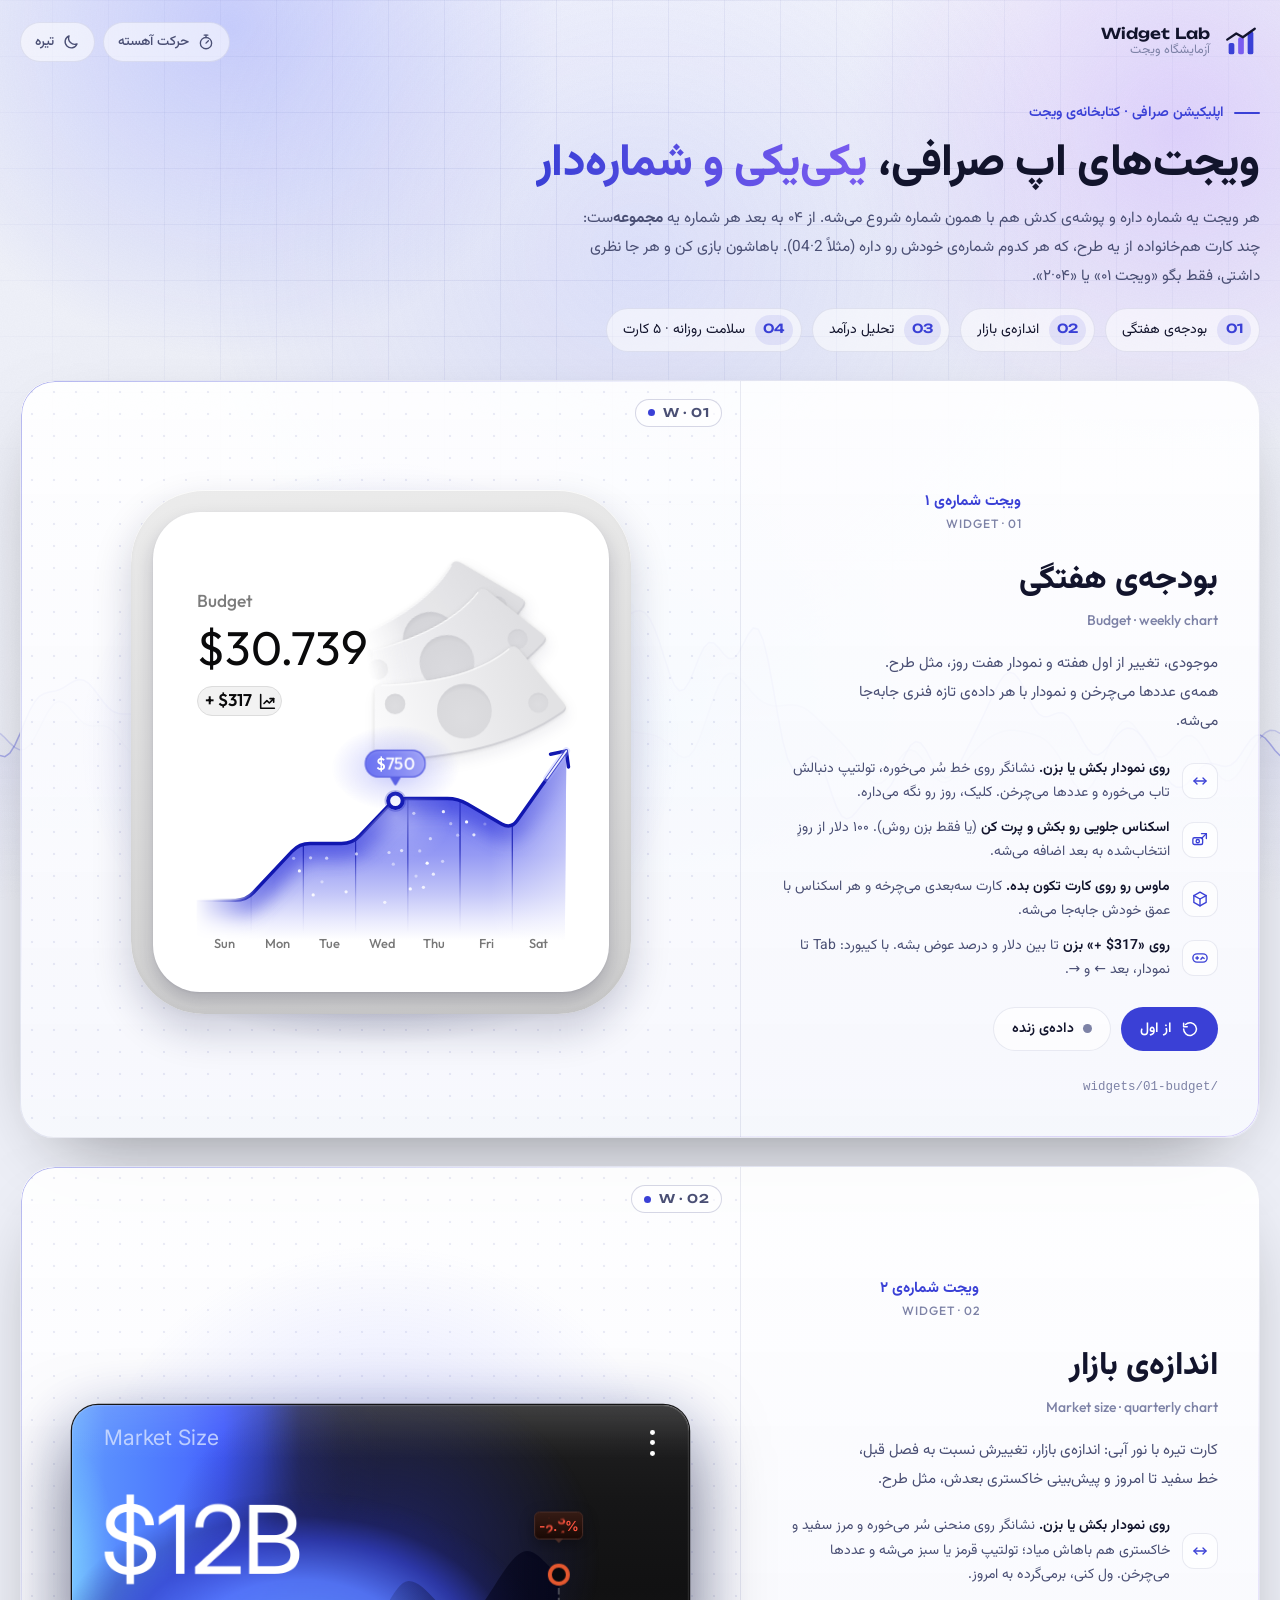
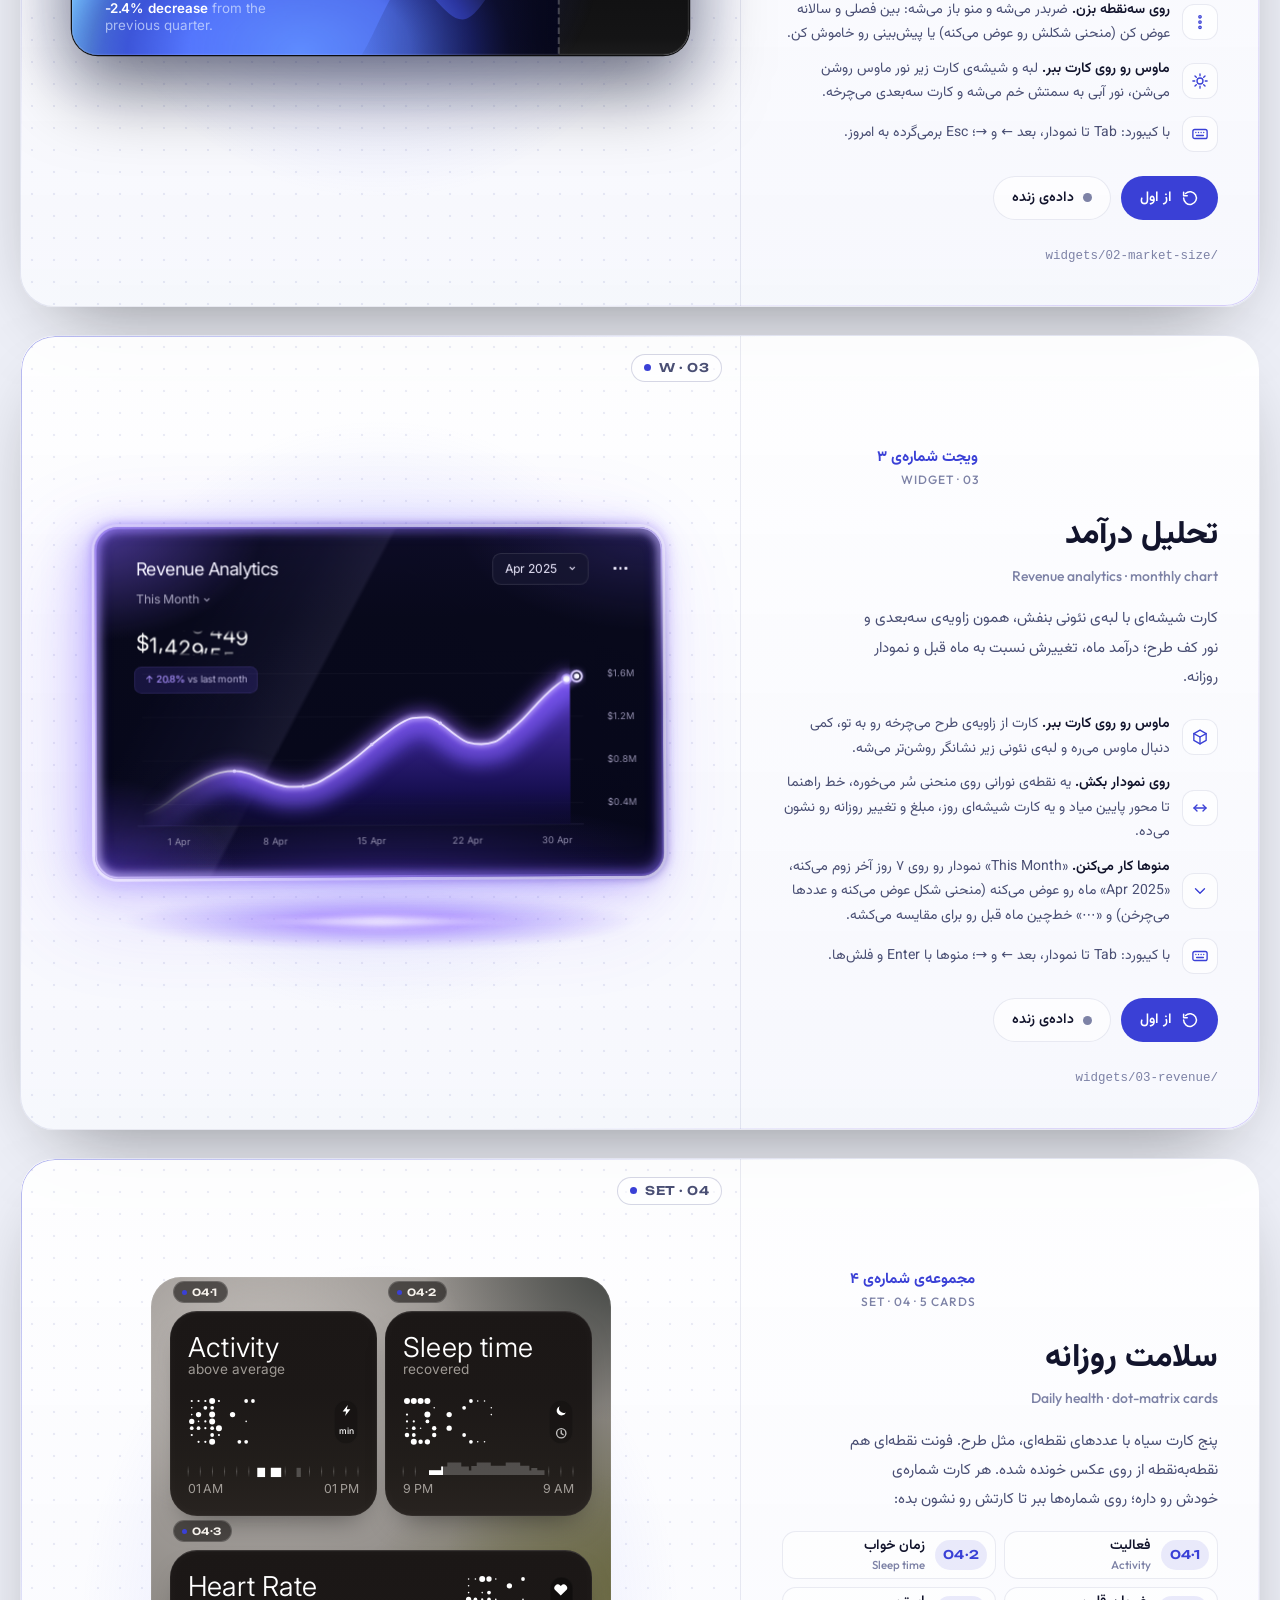
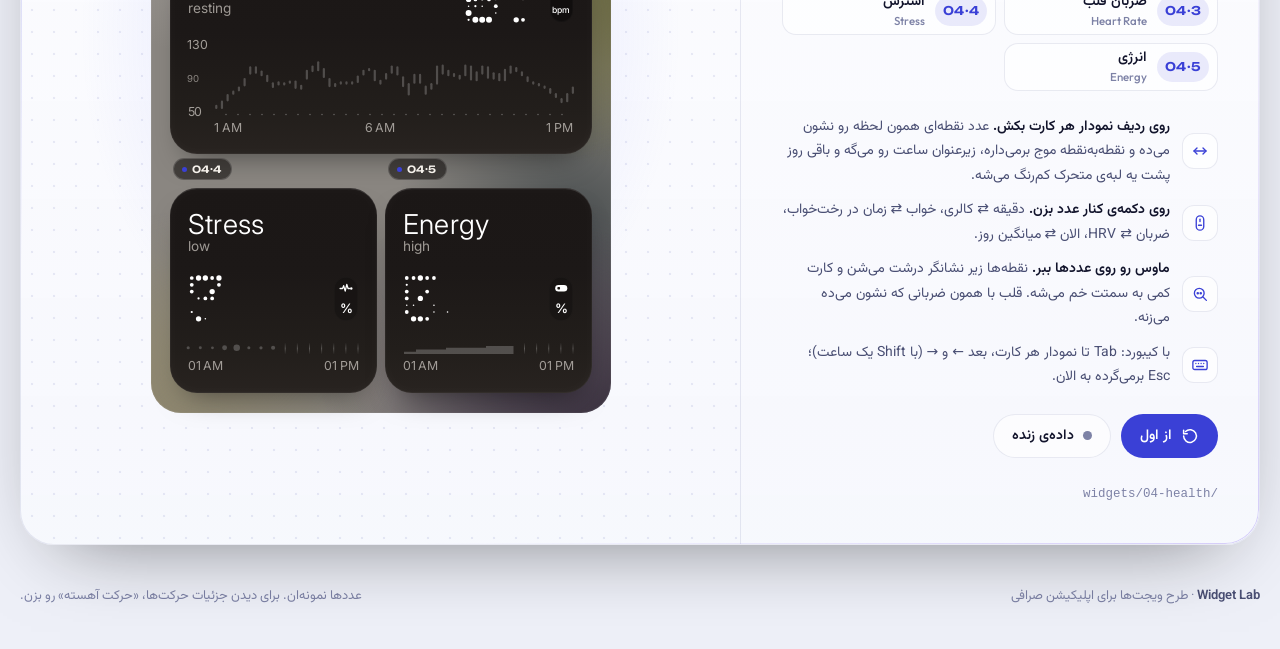
==== commit 251309a5: "Add set 04: daily health, five dot-matrix cards Set 04 rebuilds the owner's second batch shot (healt" ====
--- a/exchange-widgets/index.html
+++ b/exchange-widgets/index.html
@@ -14,13 +14,16 @@
 <link rel="stylesheet" href="widgets/01-budget/widget.css">
 <link rel="stylesheet" href="widgets/02-market-size/widget.css">
 <link rel="stylesheet" href="widgets/03-revenue/widget.css">
+<link rel="stylesheet" href="widgets/04-health/set.css">
 <!-- /bundle:css -->
 <script defer src="https://cdnjs.cloudflare.com/ajax/libs/gsap/3.13.0/gsap.min.js"></script>
 <!-- bundle:js -->
 <script defer src="lab/lab.js"></script>
+<script defer src="lab/kit.js"></script>
 <script defer src="widgets/01-budget/widget.js"></script>
 <script defer src="widgets/02-market-size/widget.js"></script>
 <script defer src="widgets/03-revenue/widget.js"></script>
+<script defer src="widgets/04-health/set.js"></script>
 <!-- /bundle:js -->
 </head>
 <body>
@@ -62,11 +65,12 @@
   <section class="intro" aria-labelledby="lab-title">
     <p class="eyebrow">اپلیکیشن صرافی · کتابخانه‌ی ویجت</p>
     <h1 id="lab-title">ویجت‌های اپ صرافی، <span class="grad">یکی‌یکی و شماره‌دار</span></h1>
-    <p class="lead">هر ویجت یه شماره داره و پوشه‌ی کدش هم با همون شماره شروع می‌شه. باهاشون بازی کن (بکش، پرت کن، ماوس رو تکون بده) و هر جا نظری داشتی، فقط بگو «ویجت ۰۱».</p>
+    <p class="lead">هر ویجت یه شماره داره و پوشه‌ی کدش هم با همون شماره شروع می‌شه. از ۰۴ به بعد هر شماره یه <b>مجموعه</b>‌ست: چند کارت هم‌خانواده از یه طرح، که هر کدوم شماره‌ی خودش رو داره (مثلاً <bdi dir="ltr">04·2</bdi>). باهاشون بازی کن و هر جا نظری داشتی، فقط بگو «ویجت ۰۱» یا «۰۴·۲».</p>
     <nav class="index" aria-label="فهرست ویجت‌ها">
       <a href="#w01"><b>01</b>بودجه‌ی هفتگی</a>
       <a href="#w02"><b>02</b>اندازه‌ی بازار</a>
       <a href="#w03"><b>03</b>تحلیل درآمد</a>
+      <a href="#w04"><b>04</b>سلامت روزانه · ۵ کارت</a>
     </nav>
   </section>
 
@@ -158,6 +162,42 @@
       <div class="stage-show">
         <span class="stage-tag" aria-hidden="true"><i></i>W · 03</span>
         <div class="stage-mount is-wide" data-mount="3"></div>
+      </div>
+    </article>
+    <article class="stage is-set" id="w04" aria-labelledby="w04-title">
+      <div class="stage-info">
+        <div class="stage-id">
+          <p class="stage-num" aria-hidden="true"><span>0</span><span>4</span></p>
+          <p class="stage-kicker"><b>مجموعه‌ی شماره‌ی ۴</b><span>Set · 04 · 5 cards</span></p>
+        </div>
+        <h2 class="stage-title" id="w04-title">سلامت روزانه</h2>
+        <p class="stage-en">Daily health · dot-matrix cards</p>
+        <p class="stage-desc">پنج کارت سیاه با عددهای نقطه‌ای، مثل طرح. فونت نقطه‌ای هم نقطه‌به‌نقطه از روی عکس خونده شده. هر کارت شماره‌ی خودش رو داره؛ روی شماره‌ها ببر تا کارتش رو نشون بده:</p>
+        <ol class="stage-subs" aria-label="کارت‌های مجموعه‌ی ۴">
+          <li><button type="button" data-sub="0"><b>04·1</b><span>فعالیت<i>Activity</i></span></button></li>
+          <li><button type="button" data-sub="1"><b>04·2</b><span>زمان خواب<i>Sleep time</i></span></button></li>
+          <li><button type="button" data-sub="2"><b>04·3</b><span>ضربان قلب<i>Heart Rate</i></span></button></li>
+          <li><button type="button" data-sub="3"><b>04·4</b><span>استرس<i>Stress</i></span></button></li>
+          <li><button type="button" data-sub="4"><b>04·5</b><span>انرژی<i>Energy</i></span></button></li>
+        </ol>
+        <ul class="hints">
+          <li><svg viewBox="0 0 24 24" aria-hidden="true" focusable="false"><path d="M4 12h16"/><path d="M8 8l-4 4 4 4"/><path d="M16 8l4 4-4 4"/></svg><span><b>روی ردیف نمودار هر کارت بکش.</b> عدد نقطه‌ای همون لحظه رو نشون می‌ده و نقطه‌به‌نقطه موج برمی‌داره، زیرعنوان ساعت رو می‌گه و باقی روز پشت یه لبه‌ی متحرک کم‌رنگ می‌شه.</span></li>
+          <li><svg viewBox="0 0 24 24" aria-hidden="true" focusable="false"><rect x="7" y="2.5" width="10" height="19" rx="5"/><path d="M12 7v3"/><path d="M10 15h4"/></svg><span><b>روی دکمه‌ی کنار عدد بزن.</b> دقیقه ⇄ کالری، خواب ⇄ زمان در رخت‌خواب، ضربان ⇄ <bdi dir="ltr">HRV</bdi>، الان ⇄ میانگین روز.</span></li>
+          <li><svg viewBox="0 0 24 24" aria-hidden="true" focusable="false"><circle cx="11" cy="11" r="6.5"/><path d="M16 16l4.5 4.5"/><circle cx="9" cy="11" r=".8"/><circle cx="13" cy="11" r=".8"/></svg><span><b>ماوس رو روی عددها ببر.</b> نقطه‌ها زیر نشانگر درشت می‌شن و کارت کمی به سمتت خم می‌شه. قلب با همون ضربانی که نشون می‌ده می‌زنه.</span></li>
+          <li><svg viewBox="0 0 24 24" aria-hidden="true" focusable="false"><rect x="2.5" y="6" width="19" height="12" rx="2.5"/><path d="M6.5 10h.01M10 10h.01M13.5 10h.01M17 10h.01M7.5 14h9"/></svg><span>با کیبورد: Tab تا نمودار هر کارت، بعد ← و → (با Shift یک ساعت)؛ Esc برمی‌گرده به الان.</span></li>
+        </ul>
+        <div class="stage-actions">
+          <button class="btn primary" type="button" data-act="replay">
+            <svg viewBox="0 0 24 24" aria-hidden="true" focusable="false"><path d="M3.5 12a8.5 8.5 0 1 0 2.6-6.1"/><path d="M3.5 4.2V9h4.8"/></svg>
+            از اول
+          </button>
+          <button class="btn" type="button" data-act="live" aria-pressed="false"><i class="dot" aria-hidden="true"></i>داده‌ی زنده</button>
+        </div>
+        <code class="stage-path">widgets/04-health/</code>
+      </div>
+      <div class="stage-show">
+        <span class="stage-tag" aria-hidden="true"><i></i>SET · 04</span>
+        <div class="stage-mount is-tall" data-mount="4"></div>
       </div>
     </article>
   </main>
--- a/exchange-widgets/lab/lab.css
+++ b/exchange-widgets/lab/lab.css
@@ -474,6 +474,50 @@
 .stage-tag i { width: 7px; height: 7px; border-radius: 50%; background: var(--accent); }
 .stage-mount { width: min(100%, 500px); }
 .stage-mount.is-wide { width: min(100%, 640px); }
+.stage-mount.is-tall { width: min(100%, 460px); }
+
+/* a set's sub-numbers: each chip points at one card of the set */
+.stage-subs {
+  list-style: none;
+  margin: 2px 0 4px;
+  padding: 0;
+  display: grid;
+  grid-template-columns: repeat(auto-fill, minmax(min(100%, 168px), 1fr));
+  gap: 8px;
+}
+.stage-subs button {
+  width: 100%;
+  min-height: 48px;
+  display: flex;
+  align-items: center;
+  gap: 10px;
+  padding: 6px 8px;
+  border: 1px solid var(--edge);
+  border-radius: 14px;
+  background: var(--surface);
+  color: var(--ink);
+  font: 600 14px/1.25 var(--font-fa);
+  text-align: start;
+  cursor: pointer;
+  transition: border-color .25s ease, background-color .25s ease, transform .25s ease;
+}
+.stage-subs button:hover, .stage-subs button:focus-visible, .stage-subs button.is-on { border-color: var(--edge-2); background: var(--surface-2); transform: translateY(-2px); }
+.stage-subs b {
+  flex: none;
+  display: inline-grid;
+  place-items: center;
+  min-width: 48px;
+  height: 30px;
+  padding-inline: 8px;
+  border-radius: 999px;
+  background: var(--accent-wash);
+  color: var(--accent);
+  font: 600 12px/1 var(--font-display);
+  letter-spacing: .02em;
+  direction: ltr;
+}
+.stage-subs span { display: grid; gap: 2px; min-width: 0; }
+.stage-subs i { font: 500 11.5px/1.2 var(--font-latin); font-style: normal; color: var(--ink-3); direction: ltr; text-align: end; }
 
 .foot {
   max-width: var(--max);
--- a/exchange-widgets/widgets/04-health/set.css
+++ b/exchange-widgets/widgets/04-health/set.css
@@ -0,0 +1,218 @@
+/* ==========================================================================
+   Set 04 · Daily health (five dot-matrix cards)
+   1u = 1px of the reference shot. The set is 460 × 736 u: a blurred
+   wallpaper and five warm-black cards. Everything scales with the width.
+   ========================================================================== */
+.s04 {
+  container-type: inline-size;
+  position: relative;
+  font-family: "Inter", "Outfit", system-ui, sans-serif;
+  -webkit-tap-highlight-color: transparent;
+  -webkit-user-select: none;
+  user-select: none;
+}
+.s04-stage { --u: calc(100cqi / 460); position: relative; width: 100%; aspect-ratio: 460 / 736; }
+
+/* the wallpaper behind the cards: warm grey, olive, slate and plum, all blurred */
+.s04-back {
+  position: absolute;
+  inset: 0;
+  border-radius: calc(30 * var(--u));
+  overflow: hidden;
+  overflow: clip;
+  background:
+    radial-gradient(62% 30% at 104% -2%, rgba(58, 62, 60, .95), transparent 72%),
+    radial-gradient(58% 34% at 106% 42%, rgba(100, 99, 62, .95), transparent 74%),
+    radial-gradient(74% 40% at 104% 104%, rgba(46, 37, 52, .96), transparent 72%),
+    radial-gradient(54% 30% at 92% 74%, rgba(66, 72, 74, .9), transparent 72%),
+    radial-gradient(64% 34% at -6% 102%, rgba(140, 132, 106, .95), transparent 72%),
+    radial-gradient(90% 52% at 24% 14%, rgba(184, 179, 176, 1), transparent 74%),
+    #8a8681;
+  box-shadow: inset 0 0 0 1px rgba(255, 255, 255, .07);
+}
+.s04-back i { position: absolute; border-radius: 50%; will-change: transform; pointer-events: none; }
+.s04-back i:nth-child(1) { left: -22%; top: -12%; width: 92%; height: 46%; background: radial-gradient(closest-side, rgba(204, 199, 195, .5), transparent); }
+.s04-back i:nth-child(2) { right: -28%; top: 26%; width: 84%; height: 40%; background: radial-gradient(closest-side, rgba(112, 110, 62, .5), transparent); }
+.s04-back i:nth-child(3) { right: -24%; bottom: -16%; width: 88%; height: 46%; background: radial-gradient(closest-side, rgba(50, 38, 60, .55), transparent); }
+.s04-back i:nth-child(4) { left: -28%; bottom: -12%; width: 82%; height: 40%; background: radial-gradient(closest-side, rgba(150, 142, 110, .45), transparent); }
+
+.s04-intro { position: absolute; inset: 0; }
+
+/* ── a card ── */
+.s04-card { position: absolute; transform-origin: 50% 60%; will-change: transform; transition: opacity .35s ease, filter .35s ease; }
+.s04-in {
+  position: absolute;
+  inset: 0;
+  border-radius: calc(27 * var(--u));
+  background: linear-gradient(180deg, #1b1716 0%, #1c1817 40%, #221e1b 78%, #282320 100%);
+  box-shadow:
+    inset 0 calc(1.2 * var(--u)) 0 rgba(255, 255, 255, .09),
+    inset 0 0 0 calc(1 * var(--u)) rgba(255, 255, 255, .035),
+    inset 0 0 calc(14 * var(--u)) rgba(255, 255, 255, .03),
+    0 calc(16 * var(--u)) calc(30 * var(--u)) calc(-16 * var(--u)) rgba(0, 0, 0, .5);
+  overflow: hidden;
+  overflow: clip;
+  color: #fff;
+}
+.s04-glare {
+  position: absolute;
+  left: 0;
+  top: 0;
+  width: calc(300 * var(--u));
+  height: calc(300 * var(--u));
+  margin: calc(-150 * var(--u)) 0 0 calc(-150 * var(--u));
+  border-radius: 50%;
+  background: radial-gradient(closest-side, rgba(255, 246, 236, .065), rgba(255, 246, 236, .02) 55%, transparent);
+  opacity: 0;
+  pointer-events: none;
+  will-change: transform, opacity;
+}
+.s04-title {
+  position: absolute;
+  left: calc(18 * var(--u));
+  top: calc(22.65 * var(--u));
+  margin: 0;
+  font: 340 calc(27.4 * var(--u)) / 1 "Inter", "Outfit", system-ui, sans-serif;
+  letter-spacing: .007em;
+  color: #fff;
+  white-space: nowrap;
+}
+.s04-sub {
+  position: absolute;
+  left: calc(18.4 * var(--u));
+  top: calc(51.8 * var(--u));
+  margin: 0;
+  font: 400 calc(13.6 * var(--u)) / 1 "Inter", "Outfit", system-ui, sans-serif;
+  letter-spacing: 0;
+  color: #9e9994;
+  white-space: nowrap;
+}
+.s04-svg { position: absolute; inset: 0; width: 100%; height: 100%; overflow: visible; pointer-events: none; }
+.s04-dots circle { fill: #fff; }
+.s04-ticks line { stroke-width: 1; }
+.s04-marks.is-dim { opacity: .22; }
+.s04-blk, .s04-bar, .s04-dot { fill: #fff; }
+.s04-bar.is-newest { transform-box: fill-box; transform-origin: 50% 50%; }
+.s04-base { fill: rgba(255, 255, 255, .32); }
+.s04-pickmark { fill: #fff; }
+.s04-lab { font: 400 12.4px "Inter", "Outfit", system-ui, sans-serif; fill: #a29d98; letter-spacing: -.01em; }
+.s04-lab.is-mid { font-size: 9.6px; fill: #8b8681; }
+
+/* the side pill: icon over unit; it switches the measure */
+.s04-pill {
+  position: absolute;
+  left: calc(164 * var(--u));
+  top: calc(88.5 * var(--u));
+  width: calc(24 * var(--u));
+  height: calc(44 * var(--u));
+  margin: 0;
+  padding: 0;
+  border: 0;
+  border-radius: calc(12 * var(--u));
+  background: rgba(0, 0, 0, .2);
+  box-shadow: inset 0 0 0 calc(.8 * var(--u)) rgba(255, 255, 255, .025);
+  color: #fff;
+  font: inherit;
+  cursor: pointer;
+  touch-action: manipulation;
+  transition: background-color .25s ease;
+}
+button.s04-pill:hover, .s04-pb:hover { background-color: rgba(255, 255, 255, .06); }
+.s04-pill svg {   /* --s: icon size, --cy: its centre below the pill's top (u) */
+  --s: 14;
+  --cy: 11;
+  position: absolute;
+  left: 50%;
+  top: calc((var(--cy) - var(--s) / 2) * var(--u));
+  width: calc(var(--s) * var(--u));
+  height: calc(var(--s) * var(--u));
+  margin-left: calc(var(--s) * var(--u) / -2);
+  fill: currentColor;
+  overflow: visible;
+}
+.s04-act .s04-pill svg { --s: 13; }
+.s04-heart .s04-pill svg { --s: 15.5; --cy: 12.5; }
+.s04-stress .s04-pill svg { --s: 14.5; --cy: 11.8; }
+.s04-energy .s04-pill svg { --s: 14.5; --cy: 11.4; }
+.s04-pill b {
+  position: absolute;
+  left: calc(-6 * var(--u));
+  right: calc(-6 * var(--u));
+  top: calc(27.6 * var(--u));
+  font: 500 calc(8.6 * var(--u)) / 1 "Inter", "Outfit", system-ui, sans-serif;
+  text-align: center;
+  white-space: nowrap;
+}
+.s04-pill b.is-pct { top: calc(25.8 * var(--u)); font-size: calc(13 * var(--u)); font-weight: 600; }
+.s04-heart .s04-pill { left: calc(379.5 * var(--u)); top: calc(27 * var(--u)); width: calc(23 * var(--u)); height: calc(45 * var(--u)); border-radius: calc(11.5 * var(--u)); background: rgba(0, 0, 0, .38); }
+.s04-heart .s04-pill b { top: calc(28.8 * var(--u)); }
+.s04-knob { fill: #17130f; transition: transform .5s cubic-bezier(.3, 1.5, .5, 1); }
+.s04-energy.is-m1 .s04-knob { transform: translateX(7.6px); }
+/* sleep: two icon buttons in one pill */
+.s04-pill.is-two { cursor: default; }
+.s04-pb {
+  position: absolute;
+  left: 0;
+  width: 100%;
+  height: 50%;
+  margin: 0;
+  padding: 0;
+  border: 0;
+  border-radius: calc(12 * var(--u));
+  background: transparent;
+  color: #fff;
+  cursor: pointer;
+  touch-action: manipulation;
+  transition: background-color .25s ease;
+}
+.s04-pb:first-child { top: 0; }
+.s04-pb:last-child { top: 50%; }
+.s04-pb svg { position: absolute; left: 50%; top: 50%; width: calc(15 * var(--u)); height: calc(15 * var(--u)); margin: calc(-7.5 * var(--u)) 0 0 calc(-7.5 * var(--u)); fill: currentColor; opacity: .72; transition: opacity .3s ease; }
+.s04-pb:last-child svg { width: calc(14.5 * var(--u)); height: calc(14.5 * var(--u)); margin: calc(-6.25 * var(--u)) 0 0 calc(-7.25 * var(--u)); }
+.s04-pb.is-on svg { opacity: 1; }
+
+/* the chart row is a slider */
+.s04-scrub {
+  position: absolute;
+  left: calc(8 * var(--u));
+  right: calc(8 * var(--u));
+  top: calc(138 * var(--u));
+  height: calc(52 * var(--u));
+  border-radius: calc(12 * var(--u));
+  cursor: ew-resize;
+  touch-action: pan-y;
+  outline: none;
+}
+.s04-heart .s04-scrub { left: calc(30 * var(--u)); right: calc(10 * var(--u)); top: calc(92 * var(--u)); height: calc(98 * var(--u)); }
+.s04-scrub:focus-visible, .s04-pill:focus-visible, .s04-pb:focus-visible { outline: none; box-shadow: 0 0 0 calc(1.6 * var(--u)) rgba(255, 255, 255, .6); }
+.s04-sr { position: absolute; width: 1px; height: 1px; margin: -1px; overflow: hidden; clip-path: inset(50%); white-space: nowrap; }
+
+/* the set's own number for each card, on the wallpaper above it */
+.s04-tag {
+  position: absolute;
+  left: calc(3 * var(--u));
+  bottom: calc(100% + 8 * var(--u));
+  display: inline-flex;
+  align-items: center;
+  gap: calc(5 * var(--u));
+  padding: calc(5 * var(--u)) calc(9 * var(--u)) calc(5 * var(--u)) calc(7.5 * var(--u));
+  border-radius: 999px;
+  border: 1px solid rgba(255, 255, 255, .16);
+  background: rgba(22, 19, 17, .62);
+  color: #f6f2ec;
+  font: 600 calc(10 * var(--u)) / 1 "Unbounded", "Outfit", system-ui, sans-serif;
+  letter-spacing: .05em;
+  white-space: nowrap;
+  pointer-events: none;
+  transition: background-color .3s ease, transform .4s cubic-bezier(.3, 1.5, .5, 1);
+}
+.s04-tag::before { content: ""; width: calc(5 * var(--u)); height: calc(5 * var(--u)); border-radius: 50%; background: var(--accent, #8b7bff); }
+
+/* the gallery's sub-number chips point at a card */
+.s04.has-focus .s04-card:not(.is-focus) { opacity: .5; filter: saturate(.6); }
+.s04-card.is-focus .s04-tag { background: var(--accent, #8b7bff); border-color: transparent; color: #0b0c1d; transform: translateY(calc(-2 * var(--u))); }
+.s04-card.is-focus .s04-tag::before { background: #0b0c1d; }
+
+@media (prefers-reduced-motion: reduce) {
+  .s04-card, .s04-tag, .s04-knob, .s04-pb svg { transition: none; }
+}
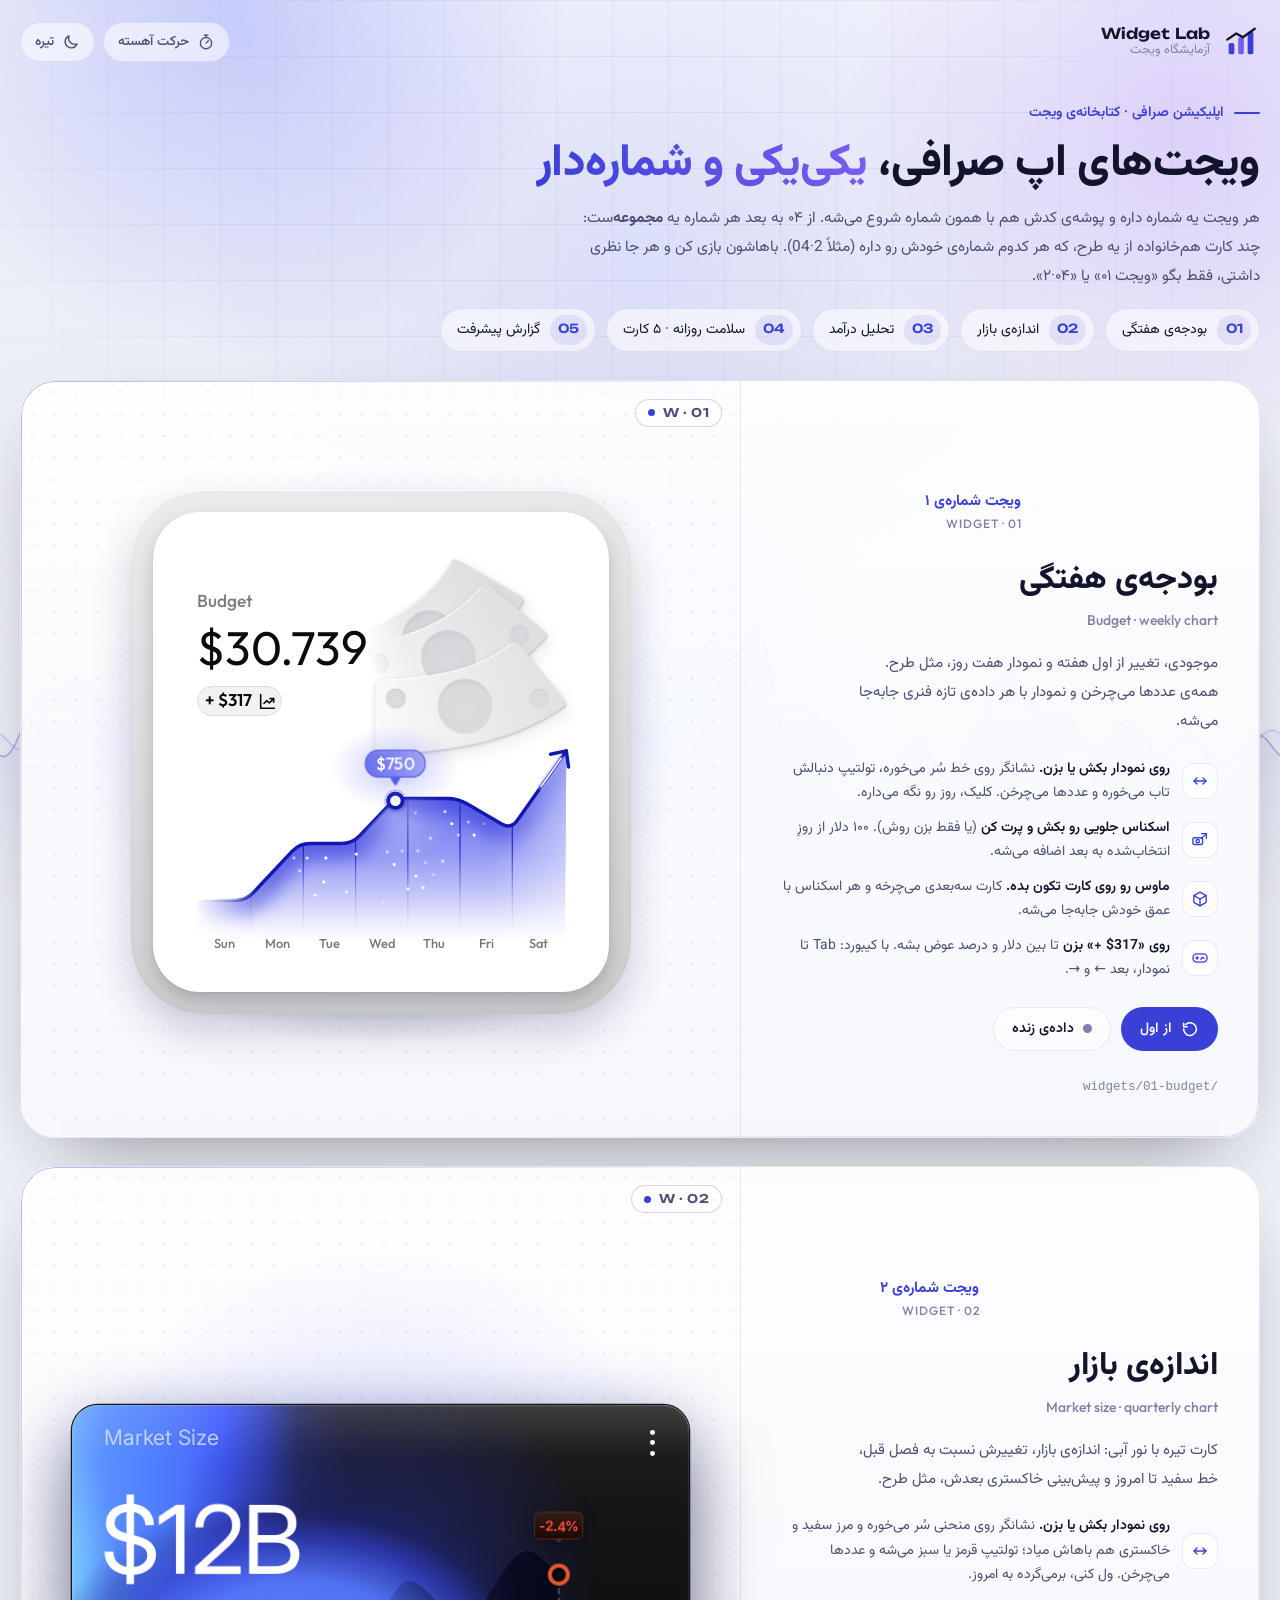
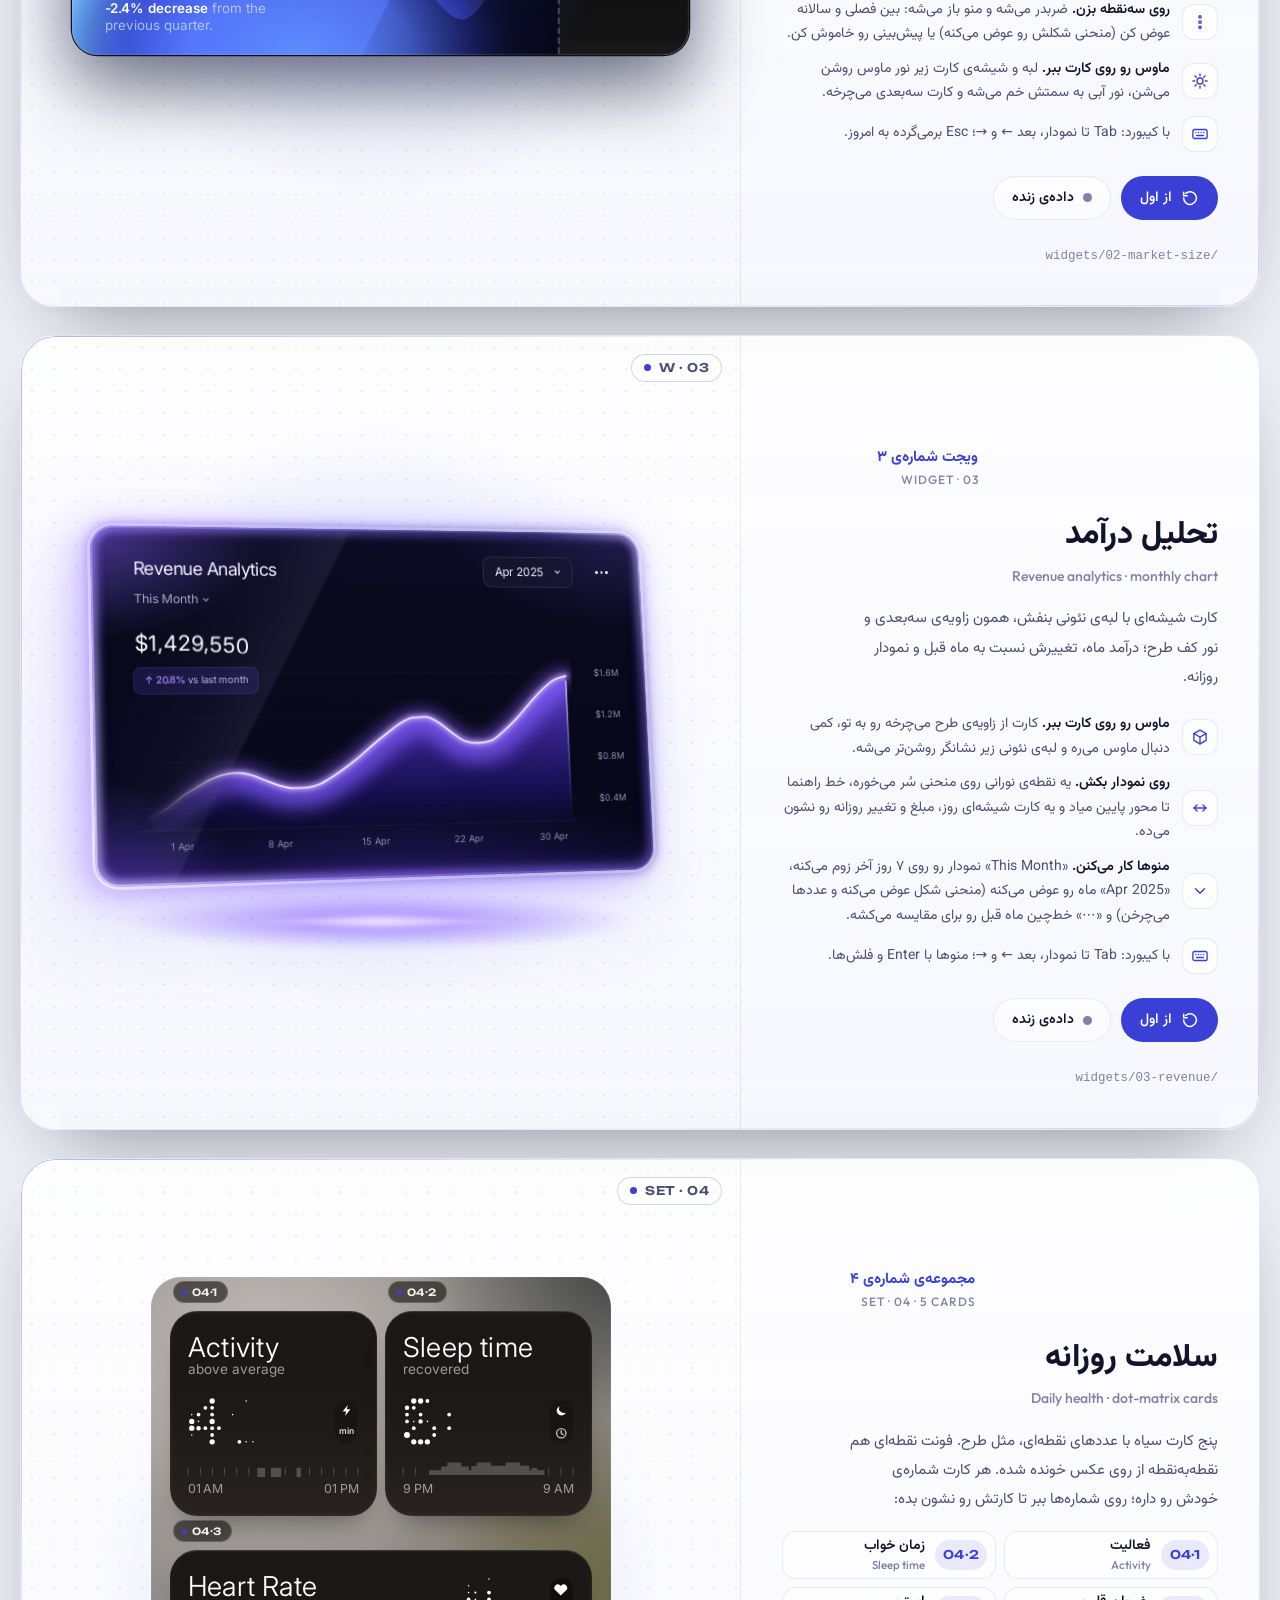
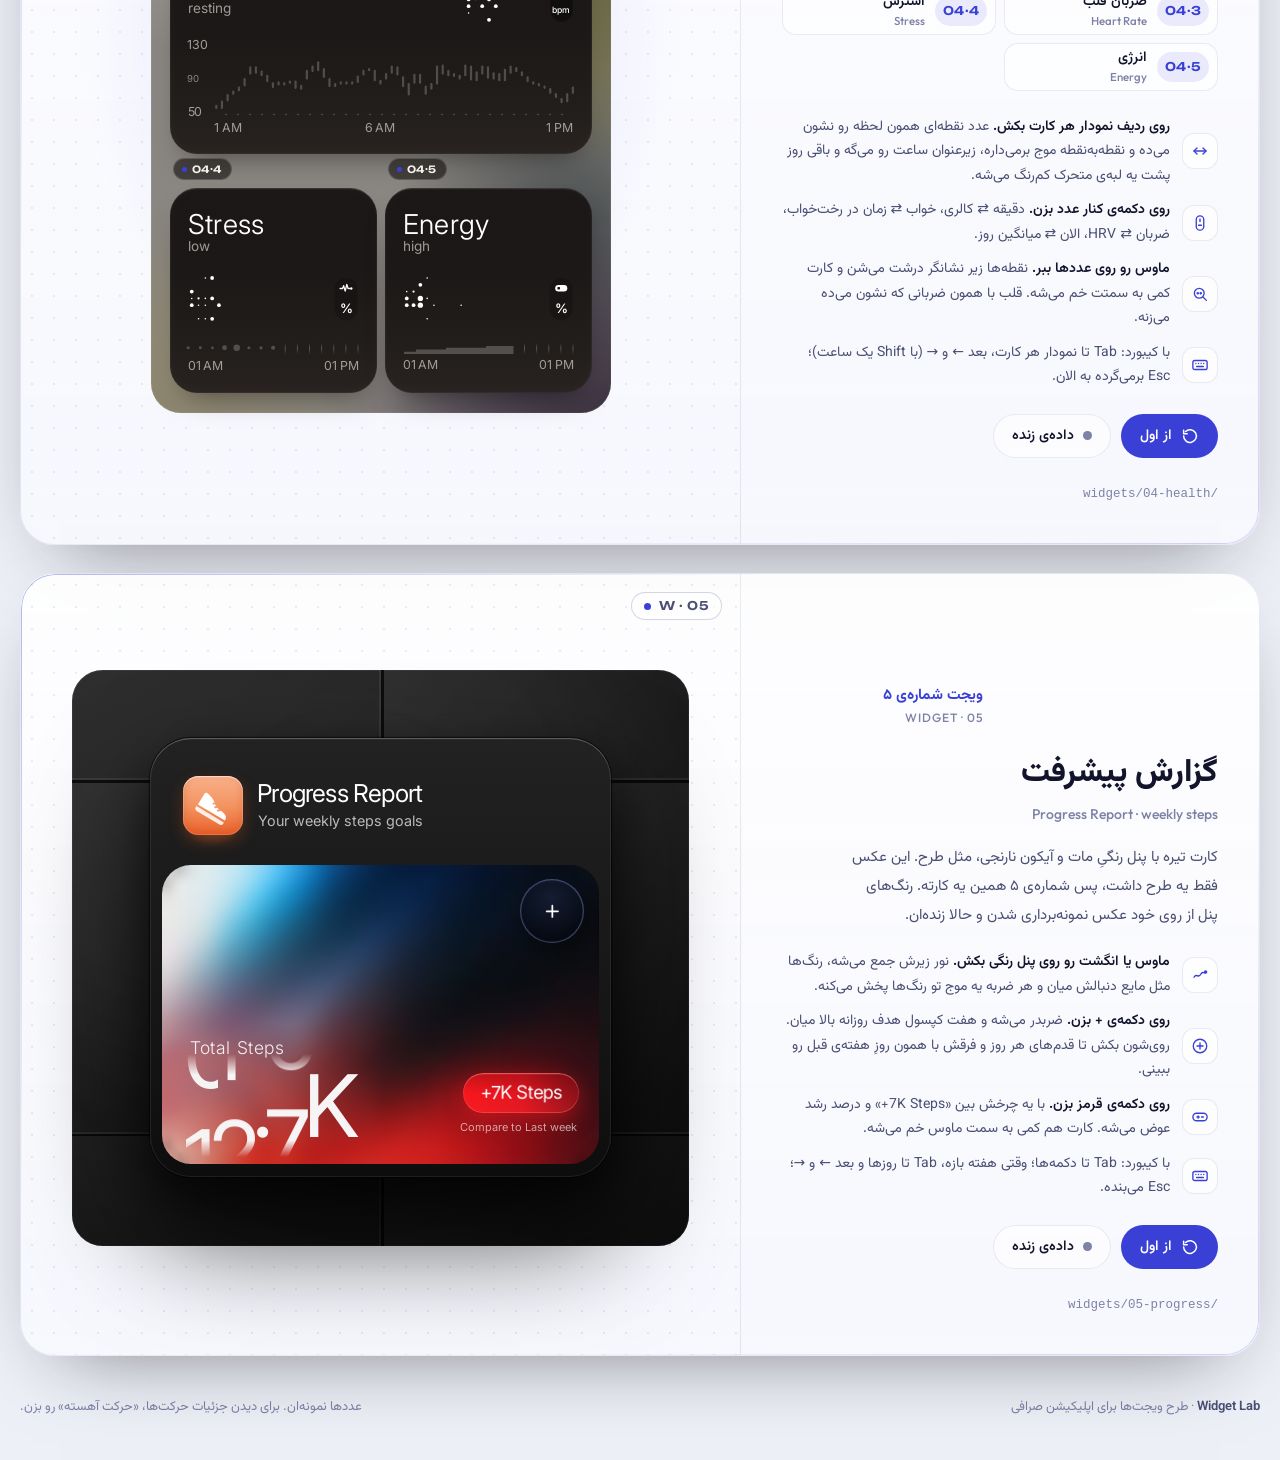
==== commit 24267cdf: "Add widget 05: progress report with a live colour field Widget 05 rebuilds the third batch shot, whi" ====
--- a/exchange-widgets/index.html
+++ b/exchange-widgets/index.html
@@ -15,6 +15,7 @@
 <link rel="stylesheet" href="widgets/02-market-size/widget.css">
 <link rel="stylesheet" href="widgets/03-revenue/widget.css">
 <link rel="stylesheet" href="widgets/04-health/set.css">
+<link rel="stylesheet" href="widgets/05-progress/set.css">
 <!-- /bundle:css -->
 <script defer src="https://cdnjs.cloudflare.com/ajax/libs/gsap/3.13.0/gsap.min.js"></script>
 <!-- bundle:js -->
@@ -24,6 +25,7 @@
 <script defer src="widgets/02-market-size/widget.js"></script>
 <script defer src="widgets/03-revenue/widget.js"></script>
 <script defer src="widgets/04-health/set.js"></script>
+<script defer src="widgets/05-progress/set.js"></script>
 <!-- /bundle:js -->
 </head>
 <body>
@@ -71,6 +73,7 @@
       <a href="#w02"><b>02</b>اندازه‌ی بازار</a>
       <a href="#w03"><b>03</b>تحلیل درآمد</a>
       <a href="#w04"><b>04</b>سلامت روزانه · ۵ کارت</a>
+      <a href="#w05"><b>05</b>گزارش پیشرفت</a>
     </nav>
   </section>
 
@@ -200,6 +203,35 @@
         <div class="stage-mount is-tall" data-mount="4"></div>
       </div>
     </article>
+    <article class="stage" id="w05" aria-labelledby="w05-title">
+      <div class="stage-info">
+        <div class="stage-id">
+          <p class="stage-num" aria-hidden="true"><span>0</span><span>5</span></p>
+          <p class="stage-kicker"><b>ویجت شماره‌ی ۵</b><span>Widget · 05</span></p>
+        </div>
+        <h2 class="stage-title" id="w05-title">گزارش پیشرفت</h2>
+        <p class="stage-en">Progress Report · weekly steps</p>
+        <p class="stage-desc">کارت تیره با پنل رنگیِ مات و آیکون نارنجی، مثل طرح. این عکس فقط یه طرح داشت، پس شماره‌ی ۵ همین یه کارته. رنگ‌های پنل از روی خود عکس نمونه‌برداری شدن و حالا زنده‌ان.</p>
+        <ul class="hints">
+          <li><svg viewBox="0 0 24 24" aria-hidden="true" focusable="false"><path d="M4 15c3-6 6 2 9-4s5 1 7-3"/><circle cx="19.5" cy="8" r="1.4"/></svg><span><b>ماوس یا انگشت رو روی پنل رنگی بکش.</b> نور زیرش جمع می‌شه، رنگ‌ها مثل مایع دنبالش میان و هر ضربه یه موج تو رنگ‌ها پخش می‌کنه.</span></li>
+          <li><svg viewBox="0 0 24 24" aria-hidden="true" focusable="false"><circle cx="12" cy="12" r="9"/><path d="M12 8v8M8 12h8"/></svg><span><b>روی دکمه‌ی + بزن.</b> ضربدر می‌شه و هفت کپسول هدف روزانه بالا میان. روی‌شون بکش تا قدم‌های هر روز و فرقش با همون روزِ هفته‌ی قبل رو ببینی.</span></li>
+          <li><svg viewBox="0 0 24 24" aria-hidden="true" focusable="false"><rect x="2.5" y="7" width="19" height="10" rx="5"/><path d="M8 12h3M9.5 10.5v3M14 12h2.5"/></svg><span><b>روی دکمه‌ی قرمز بزن.</b> با یه چرخش بین «<bdi dir="ltr">+7K Steps</bdi>» و درصد رشد عوض می‌شه. کارت هم کمی به سمت ماوس خم می‌شه.</span></li>
+          <li><svg viewBox="0 0 24 24" aria-hidden="true" focusable="false"><rect x="2.5" y="6" width="19" height="12" rx="2.5"/><path d="M6.5 10h.01M10 10h.01M13.5 10h.01M17 10h.01M7.5 14h9"/></svg><span>با کیبورد: Tab تا دکمه‌ها؛ وقتی هفته بازه، Tab تا روزها و بعد ← و →؛ Esc می‌بنده.</span></li>
+        </ul>
+        <div class="stage-actions">
+          <button class="btn primary" type="button" data-act="replay">
+            <svg viewBox="0 0 24 24" aria-hidden="true" focusable="false"><path d="M3.5 12a8.5 8.5 0 1 0 2.6-6.1"/><path d="M3.5 4.2V9h4.8"/></svg>
+            از اول
+          </button>
+          <button class="btn" type="button" data-act="live" aria-pressed="false"><i class="dot" aria-hidden="true"></i>داده‌ی زنده</button>
+        </div>
+        <code class="stage-path">widgets/05-progress/</code>
+      </div>
+      <div class="stage-show">
+        <span class="stage-tag" aria-hidden="true"><i></i>W · 05</span>
+        <div class="stage-mount is-wide" data-mount="5"></div>
+      </div>
+    </article>
   </main>
 
   <footer class="foot">
--- a/exchange-widgets/lab/lab.css
+++ b/exchange-widgets/lab/lab.css
@@ -476,6 +476,23 @@
 .stage-mount.is-wide { width: min(100%, 640px); }
 .stage-mount.is-tall { width: min(100%, 460px); }
 
+/* rolling digits from lab/kit.js (the sets use them) */
+.kit-odo { display: inline-flex; height: 1.2em; line-height: 1.2em; white-space: nowrap; vertical-align: baseline; }
+.kit-odo .odo-c {
+  display: inline-block;
+  position: relative;
+  flex: none;
+  height: 1.2em;
+  margin-inline: -.1em;
+  padding-inline: .1em;
+  overflow: hidden;
+  box-sizing: border-box;
+  -webkit-mask-image: linear-gradient(to bottom, transparent 0, #000 20%, #000 84%, transparent 100%);
+  mask-image: linear-gradient(to bottom, transparent 0, #000 20%, #000 84%, transparent 100%);
+}
+.kit-odo .odo-c.is-glyph { overflow: visible; -webkit-mask-image: none; mask-image: none; }
+.kit-odo .odo-s { display: block; white-space: pre; line-height: 1.2em; text-align: left; will-change: transform; }
+
 /* a set's sub-numbers: each chip points at one card of the set */
 .stage-subs {
   list-style: none;
--- a/exchange-widgets/widgets/05-progress/set.css
+++ b/exchange-widgets/widgets/05-progress/set.css
@@ -0,0 +1,267 @@
+/* ==========================================================================
+   Set 05 · Progress Report · weekly steps (one card)
+   1u = 1px of the reference shot. The card is 448 × 427 u at (76, 66) in a
+   600 × 560 u stage: a dark tiled wall like the shot's. Scales with width.
+   ========================================================================== */
+.w05 {
+  container-type: inline-size;
+  position: relative;
+  font-family: "Inter", "Outfit", system-ui, sans-serif;
+  -webkit-tap-highlight-color: transparent;
+  -webkit-user-select: none;
+  user-select: none;
+}
+.w05-stage { --u: calc(100cqi / 600); position: relative; width: 100%; aspect-ratio: 600 / 560; }
+
+/* the wall: dark tiles with bevelled grooves, lit from the top left */
+.w05-back {
+  position: absolute;
+  inset: 0;
+  border-radius: calc(30 * var(--u));
+  overflow: hidden;
+  overflow: clip;
+  background:
+    linear-gradient(135deg, rgba(255, 255, 255, .045), rgba(0, 0, 0, .12)) calc(301 * var(--u)) calc(107.5 * var(--u)) / calc(343 * var(--u)) calc(343 * var(--u)),
+    linear-gradient(150deg, #2b2b2b 0%, #232323 38%, #1a1a1a 70%, #121212 100%);
+  box-shadow: inset 0 0 0 1px rgba(255, 255, 255, .06);
+}
+.w05-back::after { content: ""; position: absolute; inset: 0; background: radial-gradient(120% 90% at 30% 20%, transparent 40%, rgba(0, 0, 0, .35) 100%); pointer-events: none; }
+.w05-gv, .w05-gh { position: absolute; pointer-events: none; }
+.w05-gv { top: 0; bottom: 0; width: calc(4 * var(--u)); margin-left: calc(-2 * var(--u)); background: linear-gradient(90deg, rgba(255, 255, 255, .08) 0 45%, rgba(0, 0, 0, .72) 45% 100%); }
+.w05-gh { left: 0; right: 0; height: calc(4 * var(--u)); margin-top: calc(-2 * var(--u)); background: linear-gradient(180deg, rgba(255, 255, 255, .08) 0 45%, rgba(0, 0, 0, .72) 45% 100%); }
+.w05-spot {
+  position: absolute;
+  left: 0;
+  top: 0;
+  width: calc(760 * var(--u));
+  height: calc(760 * var(--u));
+  margin: calc(-380 * var(--u)) 0 0 calc(-380 * var(--u));
+  border-radius: 50%;
+  background: radial-gradient(closest-side, rgba(255, 255, 255, .055), rgba(255, 255, 255, .018) 50%, transparent);
+  will-change: transform;
+}
+
+.w05-intro { position: absolute; inset: 0; }
+
+/* ── the card ── */
+.w05-card {
+  position: absolute;
+  left: calc(76 * var(--u));
+  top: calc(66 * var(--u));
+  width: calc(448 * var(--u));
+  height: calc(427 * var(--u));
+  transform-origin: 50% 50%;
+  will-change: transform;
+}
+.w05-shadow {
+  position: absolute;
+  inset: 0;
+  border-radius: calc(40 * var(--u));
+  box-shadow:
+    0 0 0 calc(1.2 * var(--u)) rgba(0, 0, 0, .55),
+    0 calc(22 * var(--u)) calc(44 * var(--u)) rgba(0, 0, 0, .55),
+    0 calc(56 * var(--u)) calc(110 * var(--u)) rgba(0, 0, 0, .7);
+  will-change: transform;
+}
+.w05-in {
+  position: absolute;
+  inset: 0;
+  border-radius: calc(40 * var(--u));
+  background: linear-gradient(180deg, #222 0%, #1c1c1c 28%, #141414 72%, #0d0d0d 100%);
+  box-shadow: inset 0 calc(1.2 * var(--u)) 0 rgba(255, 255, 255, .2), inset 0 0 0 calc(1 * var(--u)) rgba(255, 255, 255, .075);
+  overflow: hidden;
+  overflow: clip;
+  color: #fff;
+}
+
+/* header: app icon, title, subtitle */
+.w05-app { position: absolute; left: calc(32 * var(--u)); top: calc(36.5 * var(--u)); width: calc(58 * var(--u)); height: calc(58 * var(--u)); }
+.w05-app-glow {
+  position: absolute;
+  left: calc(2 * var(--u));
+  right: calc(2 * var(--u));
+  top: calc(26 * var(--u));
+  height: calc(44 * var(--u));
+  border-radius: 50%;
+  background: radial-gradient(closest-side, rgba(255, 118, 48, .55), rgba(255, 118, 48, 0));
+  opacity: .62;
+}
+.w05-app-tile {
+  position: absolute;
+  inset: 0;
+  display: grid;
+  place-items: center;
+  border-radius: calc(15 * var(--u));
+  background: linear-gradient(180deg, #f9b08a 0%, #f39461 50%, #eb622b 100%);
+  box-shadow:
+    inset 0 calc(1.2 * var(--u)) 0 rgba(255, 255, 255, .45),
+    inset 0 0 0 calc(1 * var(--u)) rgba(255, 255, 255, .16),
+    inset 0 calc(-3 * var(--u)) calc(8 * var(--u)) rgba(190, 60, 12, .3),
+    0 calc(6 * var(--u)) calc(14 * var(--u)) rgba(235, 90, 30, .28);
+}
+.w05-shoe { width: calc(40 * var(--u)); height: calc(40 * var(--u)); overflow: visible; transform-origin: 50% 70%; will-change: transform; }
+.w05-title {
+  position: absolute;
+  left: calc(104.2 * var(--u));
+  top: calc(42.3 * var(--u));
+  margin: 0;
+  font: 400 calc(24 * var(--u)) / 1 "Inter", "Outfit", system-ui, sans-serif;
+  letter-spacing: -.032em;
+  white-space: nowrap;
+}
+.w05-subtitle {
+  position: absolute;
+  left: calc(104.6 * var(--u));
+  top: calc(73.6 * var(--u));
+  margin: 0;
+  font: 400 calc(14 * var(--u)) / 1 "Inter", "Outfit", system-ui, sans-serif;
+  color: #bababa;
+  white-space: nowrap;
+}
+
+/* the colour panel */
+.w05-panel {
+  position: absolute;
+  left: calc(12 * var(--u));
+  top: calc(123.5 * var(--u));
+  width: calc(425 * var(--u));
+  height: calc(291 * var(--u));
+  border-radius: calc(28 * var(--u));
+  overflow: hidden;
+  overflow: clip;
+  isolation: isolate;
+  background: #0b0b10;
+  box-shadow: inset 0 0 0 calc(1 * var(--u)) rgba(255, 255, 255, .05);
+}
+.w05-depth { position: absolute; inset: 0; will-change: transform; }
+.w05-depth.is-front { pointer-events: none; }
+.w05-field { position: absolute; left: calc(-16 * var(--u)); top: calc(-16 * var(--u)); width: calc(457 * var(--u)); height: calc(323 * var(--u)); display: block; }
+.w05-veil { position: absolute; inset: 0; background: linear-gradient(180deg, rgba(4, 5, 10, .5), rgba(4, 5, 10, .16) 55%, rgba(4, 5, 10, 0)); opacity: 0; pointer-events: none; }
+
+/* week: seven goal capsules (open with the round button) */
+.w05-week { position: absolute; left: calc(24 * var(--u)); top: calc(22 * var(--u)); width: calc(312 * var(--u)); height: calc(132 * var(--u)); pointer-events: none; outline: none; touch-action: pan-y; }
+.w05.is-open .w05-week { pointer-events: auto; cursor: ew-resize; }
+.w05-cap {
+  position: absolute;
+  top: 0;
+  width: calc(28 * var(--u));
+  height: calc(106 * var(--u));
+  border-radius: calc(14 * var(--u));
+  background: rgba(255, 255, 255, .1);
+  box-shadow: inset 0 0 0 calc(1 * var(--u)) rgba(255, 255, 255, .2);
+  transform-origin: 50% 100%;
+  opacity: 0;
+  will-change: transform, opacity;
+}
+.w05-cap-clip { position: absolute; inset: calc(3 * var(--u)); border-radius: calc(11 * var(--u)); overflow: hidden; }
+.w05-cap-fill { position: absolute; inset: 0; border-radius: calc(11 * var(--u)); background: linear-gradient(180deg, #fff, rgba(255, 255, 255, .84)); transform: translate3d(0, 101%, 0); will-change: transform; }
+.w05-cap.is-today { box-shadow: inset 0 0 0 calc(1 * var(--u)) rgba(255, 255, 255, .42), 0 0 calc(18 * var(--u)) rgba(255, 70, 60, .35); }
+.w05-cap.is-today .w05-cap-fill { background: linear-gradient(180deg, #fff, #ffd2c8); }
+.w05-cap.is-future { background: transparent; box-shadow: none; border: calc(1 * var(--u)) dashed rgba(255, 255, 255, .3); box-sizing: border-box; }
+.w05-cap b {
+  position: absolute;
+  left: calc(-8 * var(--u));
+  right: calc(-8 * var(--u));
+  top: calc(113 * var(--u));
+  font: 600 calc(10.5 * var(--u)) / 1 "Inter", "Outfit", system-ui, sans-serif;
+  text-align: center;
+  color: rgba(255, 255, 255, .72);
+}
+.w05-cap.is-future b { color: rgba(255, 255, 255, .38); }
+.w05-week:focus-visible { box-shadow: 0 0 0 calc(1.6 * var(--u)) rgba(255, 255, 255, .55); border-radius: calc(16 * var(--u)); }
+
+/* total, pill, compare */
+.w05-label {
+  position: absolute;
+  left: calc(27.2 * var(--u));
+  top: calc(169.6 * var(--u));
+  margin: 0;
+  font: 300 calc(17.1 * var(--u)) / 1 "Inter", "Outfit", system-ui, sans-serif;
+  letter-spacing: .035em;
+  color: rgba(255, 255, 255, .9);
+  white-space: nowrap;
+}
+.w05-label span, .w05-cmp span { display: inline-block; }
+.w05-num {
+  position: absolute;
+  left: calc(21.3 * var(--u));
+  top: calc(183.4 * var(--u));
+  font: 440 calc(84 * var(--u)) / 1 "Inter", "Outfit", system-ui, sans-serif;
+  letter-spacing: -.068em;
+  color: #f6f4f4;
+  white-space: nowrap;
+}
+.w05-pill {
+  position: absolute;
+  right: calc(19.5 * var(--u));
+  top: calc(202 * var(--u));
+  height: calc(39 * var(--u));
+  margin: 0;
+  padding: 0 calc(16.5 * var(--u));
+  display: flex;
+  align-items: center;
+  border: 0;
+  border-radius: 999px;
+  background:
+    linear-gradient(180deg, rgba(0, 0, 0, .2) 0%, rgba(0, 0, 0, 0) 52%, rgba(255, 60, 60, .14) 100%),
+    linear-gradient(90deg, #f8171c 0%, #df1520 52%, #8a1019 100%);
+  box-shadow:
+    inset 0 calc(1.2 * var(--u)) 0 rgba(255, 150, 150, .45),
+    inset 0 calc(-1 * var(--u)) 0 rgba(255, 110, 110, .3),
+    inset 0 0 0 calc(1 * var(--u)) rgba(255, 90, 90, .22),
+    0 calc(6 * var(--u)) calc(22 * var(--u)) rgba(255, 26, 36, .38),
+    calc(-12 * var(--u)) calc(8 * var(--u)) calc(34 * var(--u)) rgba(255, 26, 36, .24);
+  color: #fff;
+  font: 400 calc(17.8 * var(--u)) / 1 "Inter", "Outfit", system-ui, sans-serif;
+  white-space: nowrap;
+  cursor: pointer;
+  pointer-events: auto;
+  touch-action: manipulation;
+  transition: filter .25s ease;
+}
+.w05-pill:hover { filter: brightness(1.08) saturate(1.05); }
+.w05-pill-face { display: block; backface-visibility: hidden; transform-origin: 50% 50%; }
+.w05-cmp {
+  position: absolute;
+  right: calc(21 * var(--u));
+  top: calc(249.8 * var(--u));
+  margin: 0;
+  font: 400 calc(10.7 * var(--u)) / 1 "Inter", "Outfit", system-ui, sans-serif;
+  color: rgba(255, 255, 255, .62);
+  text-align: right;
+  white-space: nowrap;
+}
+
+/* the round button: + ⇄ × */
+.w05-plus {
+  position: absolute;
+  left: calc(347.5 * var(--u));
+  top: calc(14 * var(--u));
+  width: calc(62 * var(--u));
+  height: calc(62 * var(--u));
+  margin: 0;
+  padding: 0;
+  display: grid;
+  place-items: center;
+  border: 0;
+  border-radius: 50%;
+  background: radial-gradient(circle at 50% 30%, rgba(42, 54, 92, .34), rgba(3, 7, 18, .52) 72%);
+  box-shadow:
+    inset 0 0 0 calc(1.2 * var(--u)) rgba(122, 146, 214, .4),
+    inset 0 calc(1.5 * var(--u)) calc(3 * var(--u)) rgba(255, 255, 255, .06),
+    0 calc(8 * var(--u)) calc(20 * var(--u)) rgba(0, 0, 0, .3);
+  color: #fff;
+  cursor: pointer;
+  touch-action: manipulation;
+  will-change: transform;
+  transition: background-color .25s ease;
+}
+.w05-plus-rim { position: absolute; inset: 0; border-radius: 50%; box-shadow: inset 0 0 calc(14 * var(--u)) rgba(140, 170, 255, .28); opacity: 0; transition: opacity .3s ease; }
+.w05-plus:hover .w05-plus-rim, .w05.is-open .w05-plus-rim { opacity: 1; }
+.w05-plus svg { width: calc(24 * var(--u)); height: calc(24 * var(--u)); fill: none; stroke: currentColor; stroke-width: 1.7; stroke-linecap: round; will-change: transform; }
+.w05-plus:focus-visible, .w05-pill:focus-visible { outline: none; box-shadow: 0 0 0 calc(2 * var(--u)) rgba(255, 255, 255, .7); }
+.w05-sr { position: absolute; width: 1px; height: 1px; margin: -1px; overflow: hidden; clip-path: inset(50%); white-space: nowrap; }
+
+@media (prefers-reduced-motion: reduce) {
+  .w05-pill, .w05-plus, .w05-plus-rim { transition: none; }
+}
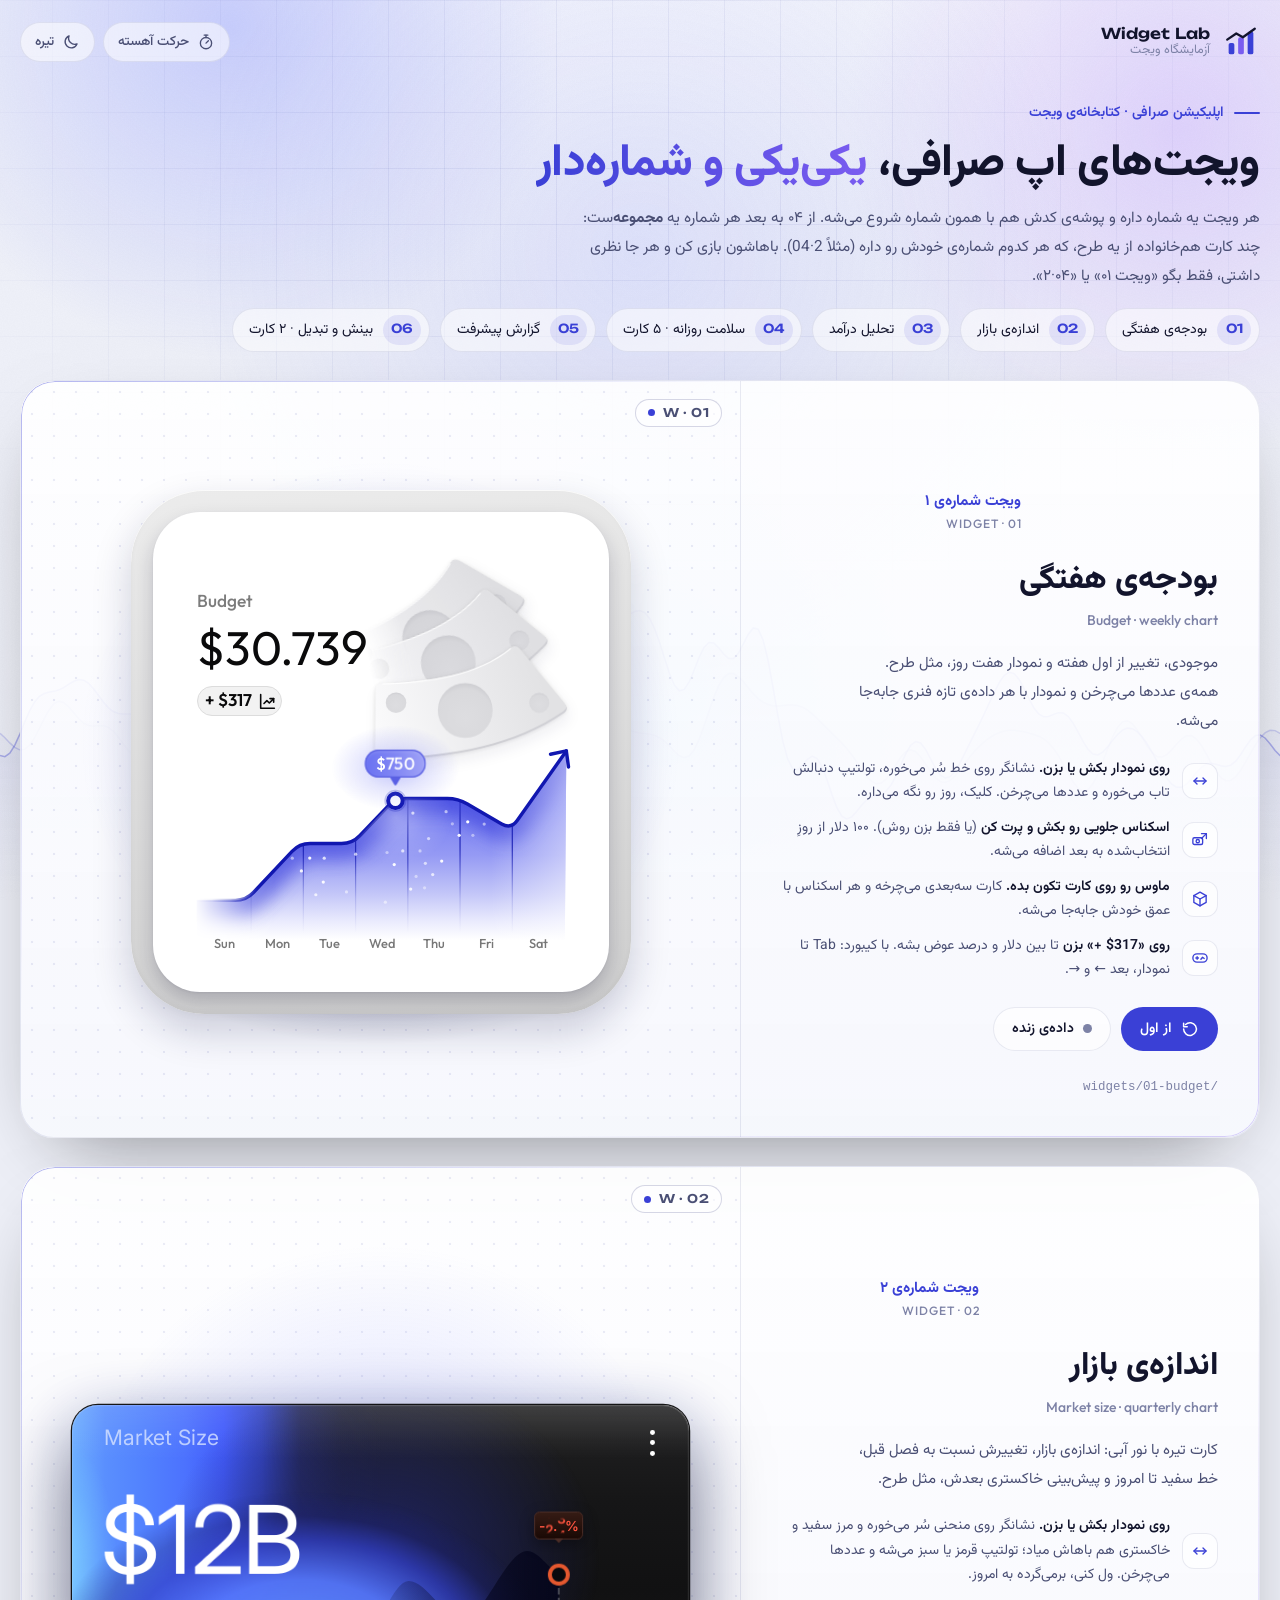
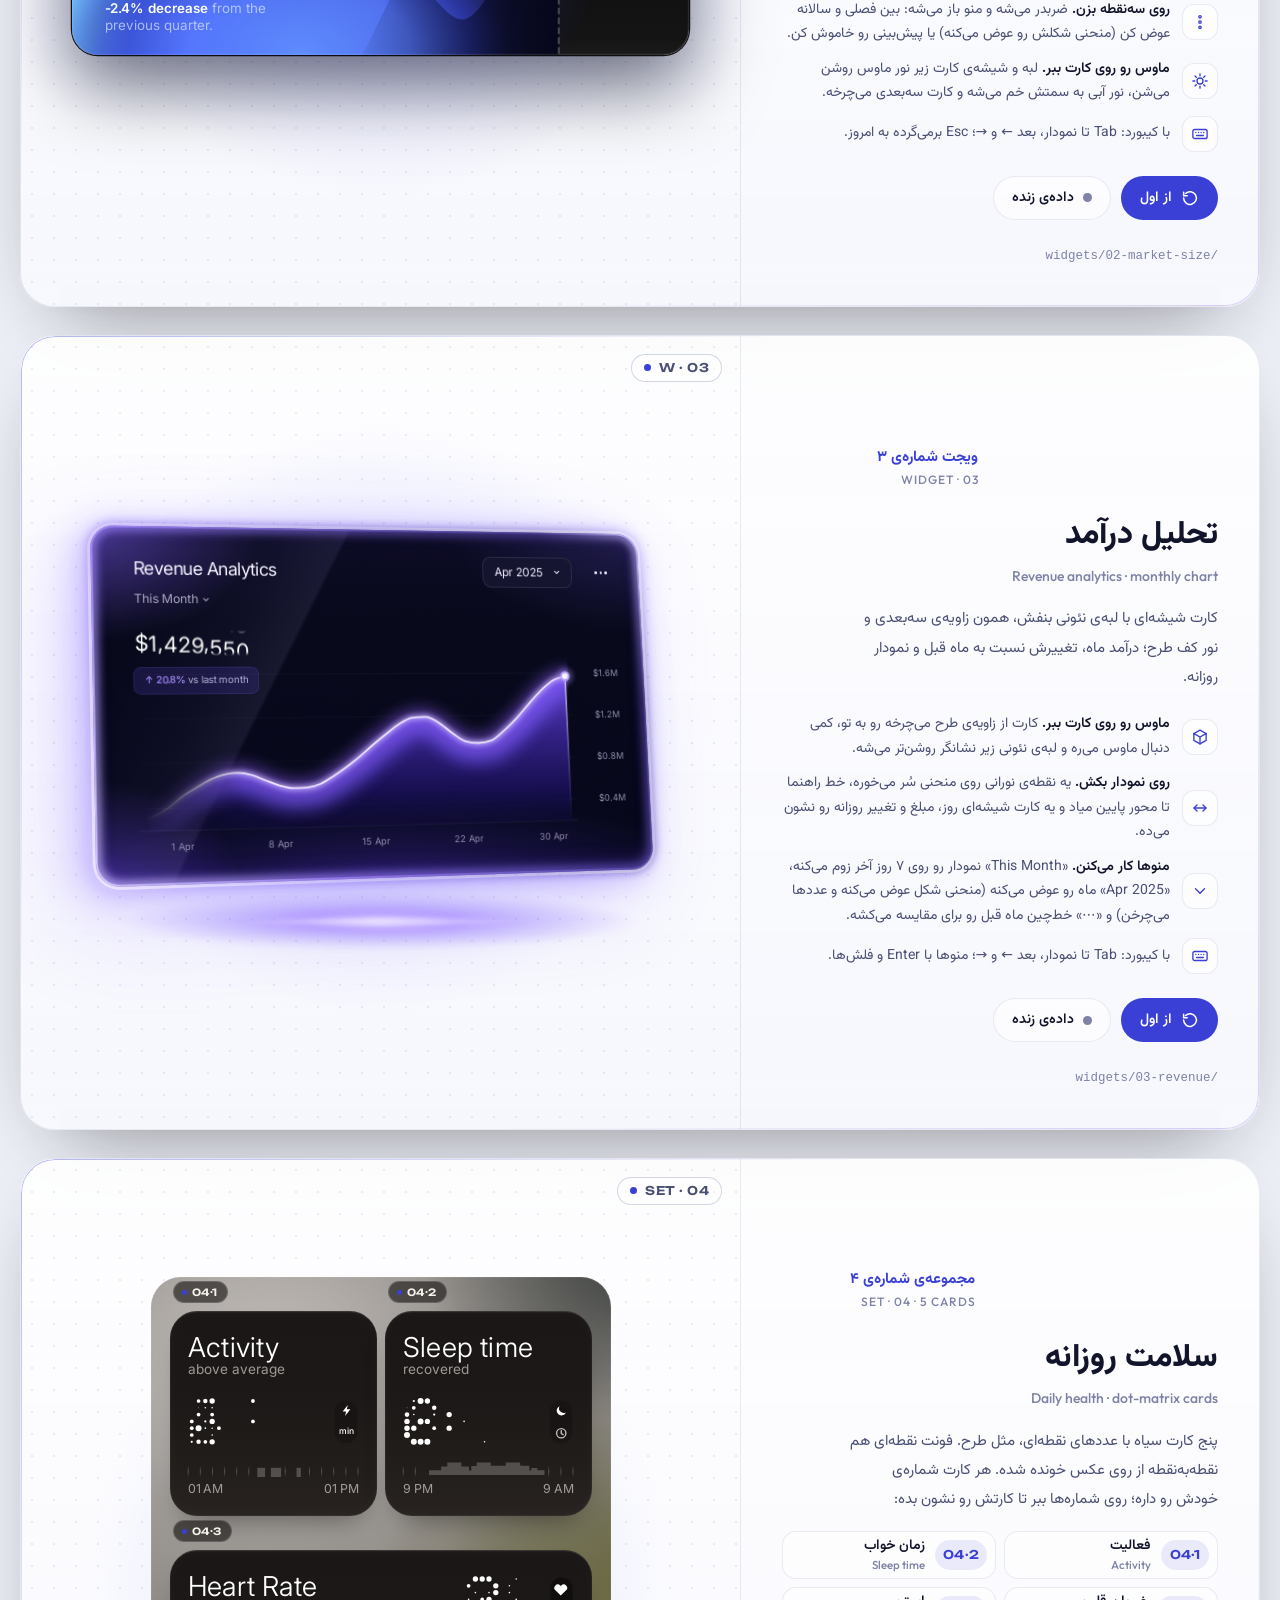
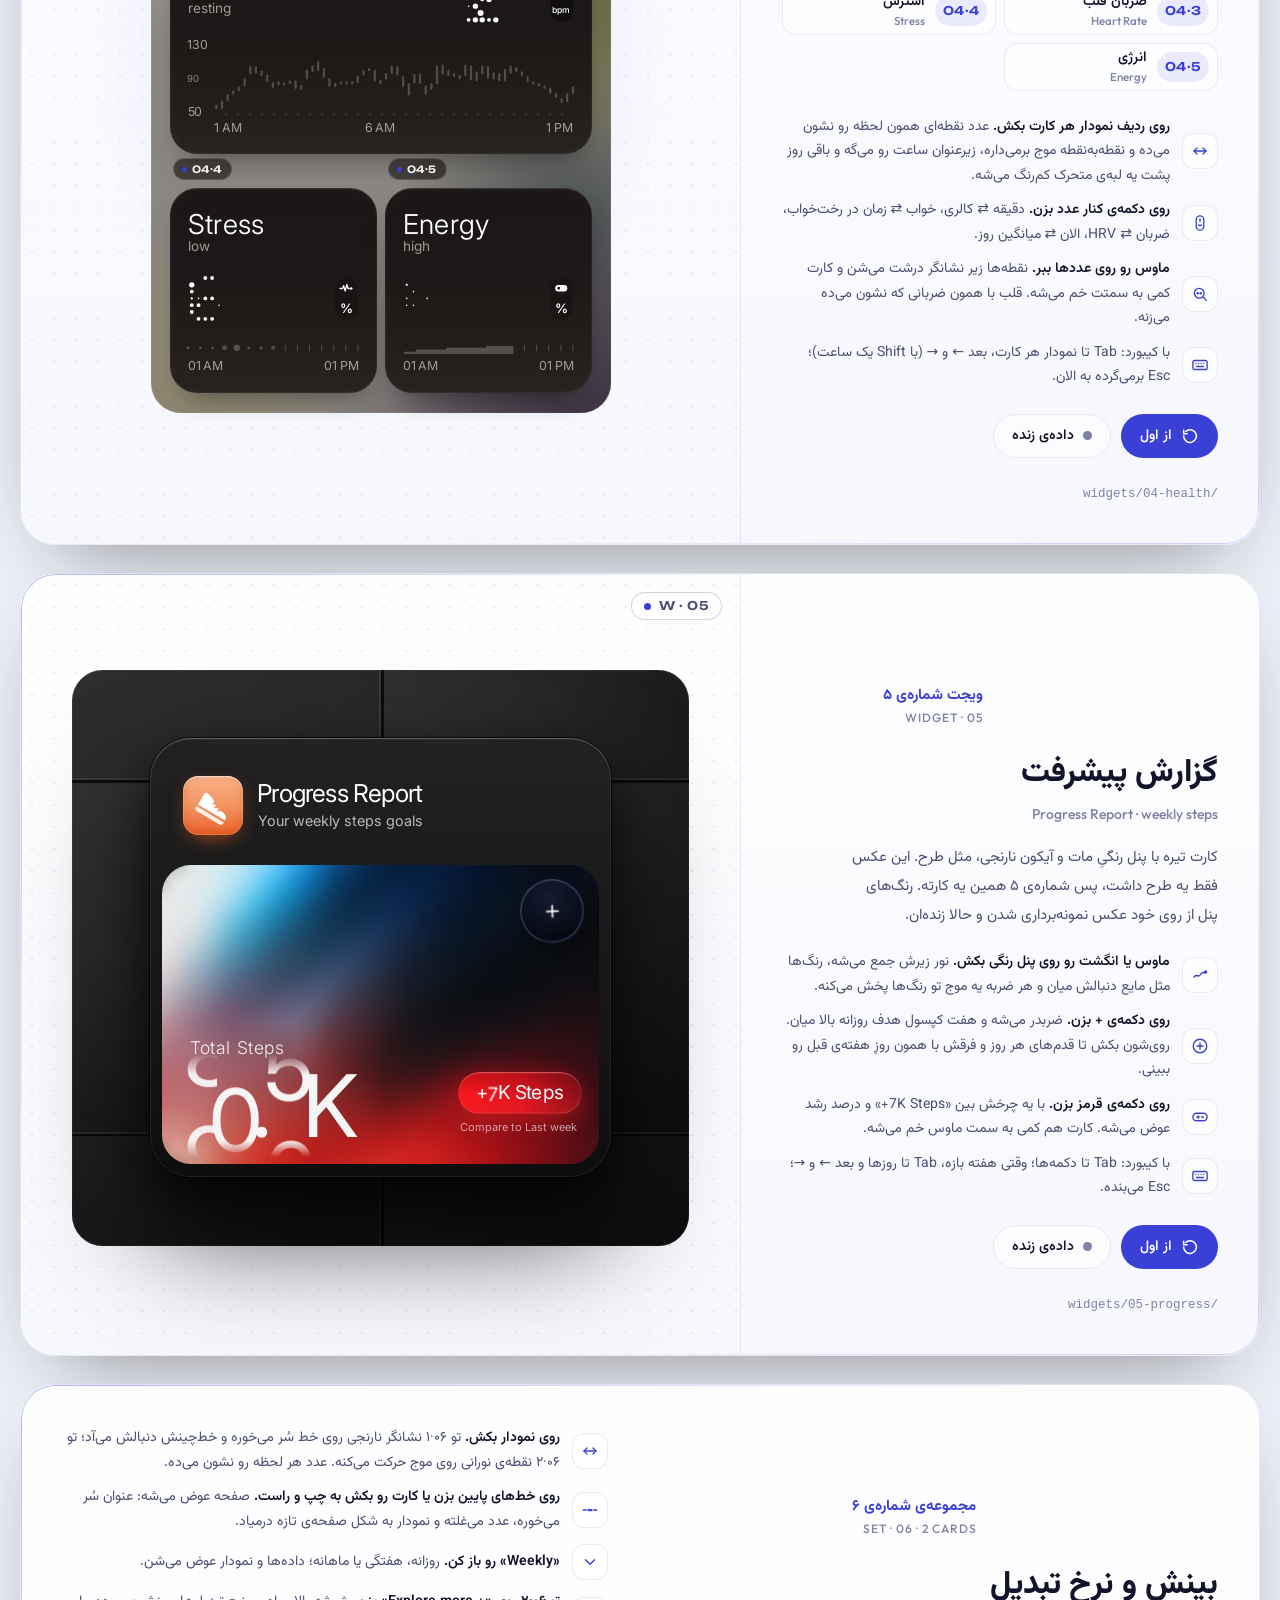
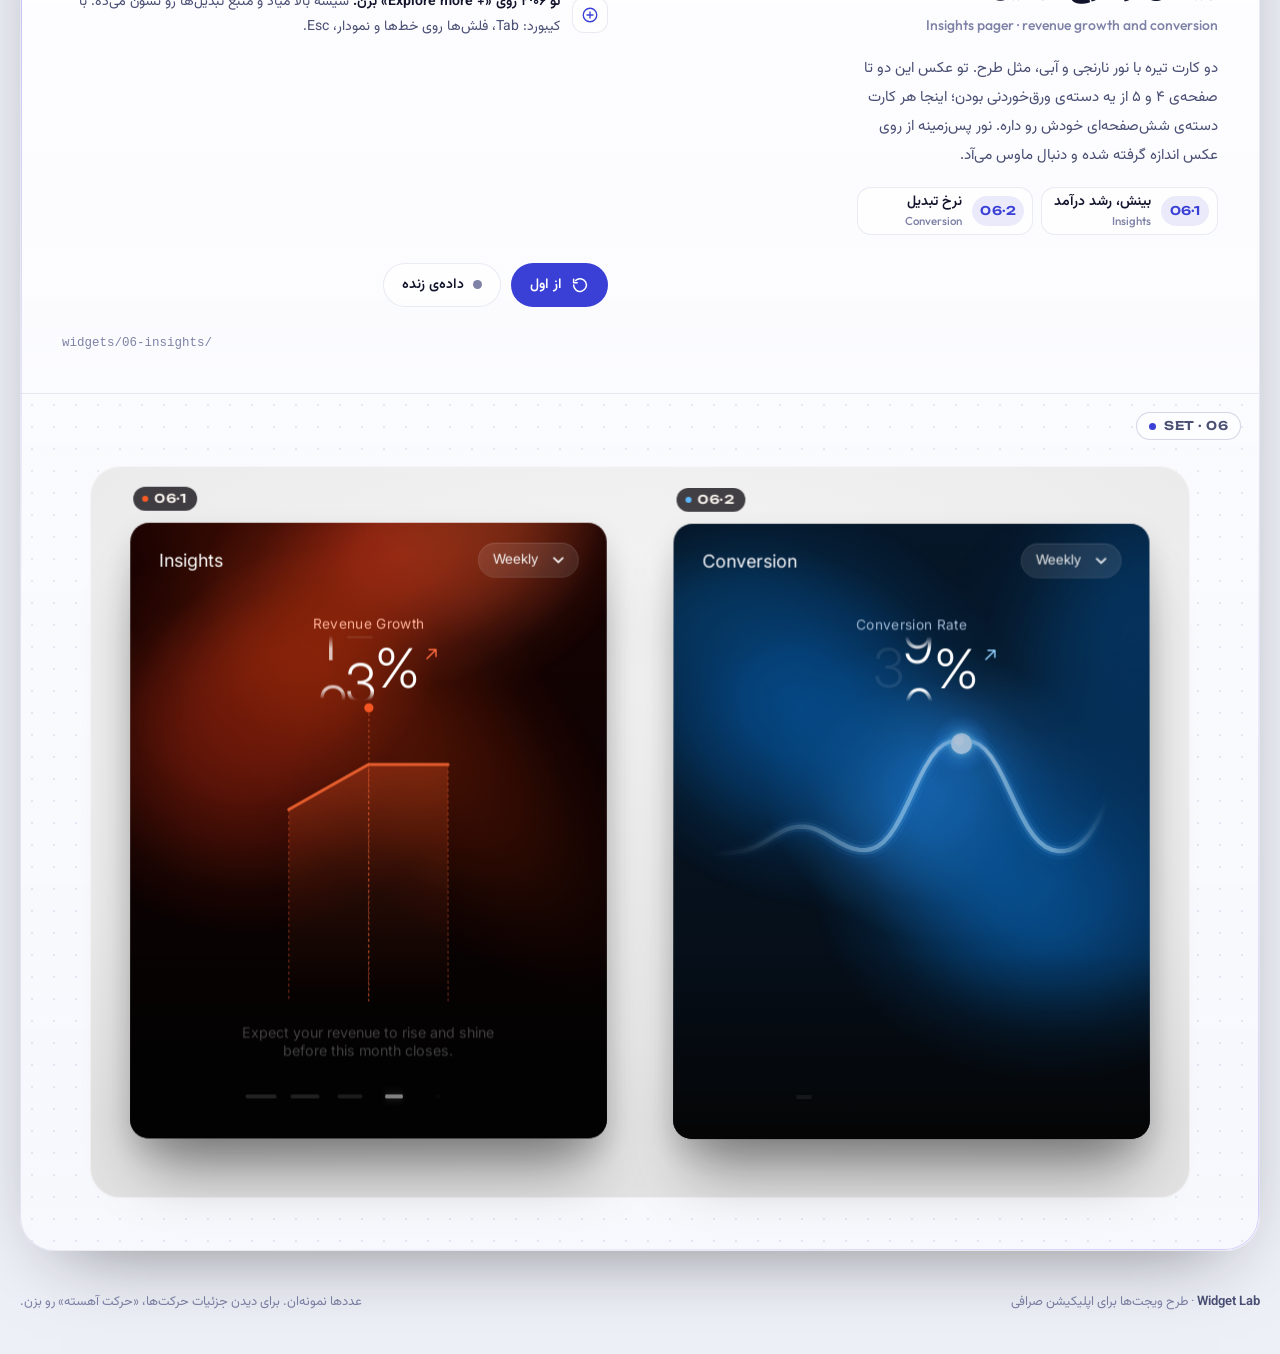
==== commit 4e70345f: "Add set 06: insights and conversion pager cards Set 06 rebuilds the fourth batch shot: 06·1 Insights" ====
--- a/exchange-widgets/index.html
+++ b/exchange-widgets/index.html
@@ -16,6 +16,7 @@
 <link rel="stylesheet" href="widgets/03-revenue/widget.css">
 <link rel="stylesheet" href="widgets/04-health/set.css">
 <link rel="stylesheet" href="widgets/05-progress/set.css">
+<link rel="stylesheet" href="widgets/06-insights/set.css">
 <!-- /bundle:css -->
 <script defer src="https://cdnjs.cloudflare.com/ajax/libs/gsap/3.13.0/gsap.min.js"></script>
 <!-- bundle:js -->
@@ -26,6 +27,7 @@
 <script defer src="widgets/03-revenue/widget.js"></script>
 <script defer src="widgets/04-health/set.js"></script>
 <script defer src="widgets/05-progress/set.js"></script>
+<script defer src="widgets/06-insights/set.js"></script>
 <!-- /bundle:js -->
 </head>
 <body>
@@ -74,6 +76,7 @@
       <a href="#w03"><b>03</b>تحلیل درآمد</a>
       <a href="#w04"><b>04</b>سلامت روزانه · ۵ کارت</a>
       <a href="#w05"><b>05</b>گزارش پیشرفت</a>
+      <a href="#w06"><b>06</b>بینش و تبدیل · ۲ کارت</a>
     </nav>
   </section>
 
@@ -232,6 +235,39 @@
         <div class="stage-mount is-wide" data-mount="5"></div>
       </div>
     </article>
+    <article class="stage is-set is-full" id="w06" aria-labelledby="w06-title">
+      <div class="stage-info">
+        <div class="stage-id">
+          <p class="stage-num" aria-hidden="true"><span>0</span><span>6</span></p>
+          <p class="stage-kicker"><b>مجموعه‌ی شماره‌ی ۶</b><span>Set · 06 · 2 cards</span></p>
+        </div>
+        <h2 class="stage-title" id="w06-title">بینش و نرخ تبدیل</h2>
+        <p class="stage-en">Insights pager · revenue growth and conversion</p>
+        <p class="stage-desc">دو کارت تیره با نور نارنجی و آبی، مثل طرح. تو عکس این دو تا صفحه‌ی ۴ و ۵ از یه دسته‌ی ورق‌خوردنی بودن؛ اینجا هر کارت دسته‌ی شش‌صفحه‌ای خودش رو داره. نور پس‌زمینه از روی عکس اندازه گرفته شده و دنبال ماوس می‌آد.</p>
+        <ol class="stage-subs" aria-label="کارت‌های مجموعه‌ی ۶">
+          <li><button type="button" data-sub="0"><b>06·1</b><span>بینش، رشد درآمد<i>Insights</i></span></button></li>
+          <li><button type="button" data-sub="1"><b>06·2</b><span>نرخ تبدیل<i>Conversion</i></span></button></li>
+        </ol>
+        <ul class="hints">
+          <li><svg viewBox="0 0 24 24" aria-hidden="true" focusable="false"><path d="M4 12h16"/><path d="M8 8l-4 4 4 4"/><path d="M16 8l4 4-4 4"/></svg><span><b>روی نمودار بکش.</b> تو ۰۶·۱ نشانگر نارنجی روی خط سُر می‌خوره و خط‌چینش دنبالش می‌آد؛ تو ۰۶·۲ نقطه‌ی نورانی روی موج حرکت می‌کنه. عدد هر لحظه رو نشون می‌ده.</span></li>
+          <li><svg viewBox="0 0 24 24" aria-hidden="true" focusable="false"><path d="M3 12h4M17 12h4"/><path d="M10 12h4" stroke-width="3"/></svg><span><b>روی خط‌های پایین بزن یا کارت رو بکش به چپ و راست.</b> صفحه عوض می‌شه: عنوان سُر می‌خوره، عدد می‌غلته و نمودار به شکل صفحه‌ی تازه درمیاد.</span></li>
+          <li><svg viewBox="0 0 24 24" aria-hidden="true" focusable="false"><path d="M6 9l6 6 6-6"/></svg><span><b>«<bdi dir="ltr">Weekly</bdi>» رو باز کن.</b> روزانه، هفتگی یا ماهانه؛ داده‌ها و نمودار عوض می‌شن.</span></li>
+          <li><svg viewBox="0 0 24 24" aria-hidden="true" focusable="false"><circle cx="12" cy="12" r="9"/><path d="M12 8v8M8 12h8"/></svg><span><b>تو ۰۶·۲ روی «<bdi dir="ltr">Explore more +</bdi>» بزن.</b> شیشه بالا میاد و منبع تبدیل‌ها رو نشون می‌ده. با کیبورد: Tab، فلش‌ها روی خط‌ها و نمودار، Esc.</span></li>
+        </ul>
+        <div class="stage-actions">
+          <button class="btn primary" type="button" data-act="replay">
+            <svg viewBox="0 0 24 24" aria-hidden="true" focusable="false"><path d="M3.5 12a8.5 8.5 0 1 0 2.6-6.1"/><path d="M3.5 4.2V9h4.8"/></svg>
+            از اول
+          </button>
+          <button class="btn" type="button" data-act="live" aria-pressed="false"><i class="dot" aria-hidden="true"></i>داده‌ی زنده</button>
+        </div>
+        <code class="stage-path">widgets/06-insights/</code>
+      </div>
+      <div class="stage-show">
+        <span class="stage-tag" aria-hidden="true"><i></i>SET · 06</span>
+        <div class="stage-mount is-full" data-mount="6"></div>
+      </div>
+    </article>
   </main>
 
   <footer class="foot">
--- a/exchange-widgets/lab/lab.css
+++ b/exchange-widgets/lab/lab.css
@@ -475,6 +475,18 @@
 .stage-mount { width: min(100%, 500px); }
 .stage-mount.is-wide { width: min(100%, 640px); }
 .stage-mount.is-tall { width: min(100%, 460px); }
+.stage-mount.is-full { width: min(100%, 1100px); }
+
+/* a set wider than the stage's right column: notes on top, the set below at full width */
+.stage.is-full { grid-template-columns: minmax(0, 1fr); }
+.stage.is-full .stage-show { border-inline-start: 0; border-top: 1px solid var(--edge); min-height: 0; padding-top: clamp(56px, 6vw, 72px); }
+@media (min-width: 941px) {
+  .stage.is-full .stage-info { display: grid; grid-template-columns: minmax(0, 1fr) minmax(0, 1fr); column-gap: clamp(32px, 5vw, 72px); row-gap: 14px; align-content: start; }
+  .stage.is-full .stage-info > * { grid-column: 1; }
+  .stage.is-full .hints { grid-column: 2; grid-row: 1 / span 5; align-self: start; margin-top: 0; }
+  .stage.is-full .stage-actions { grid-column: 2; grid-row: 6; }
+  .stage.is-full .stage-path { grid-column: 2; grid-row: 7; }
+}
 
 /* rolling digits from lab/kit.js (the sets use them) */
 .kit-odo { display: inline-flex; height: 1.2em; line-height: 1.2em; white-space: nowrap; vertical-align: baseline; }
--- a/exchange-widgets/widgets/06-insights/set.css
+++ b/exchange-widgets/widgets/06-insights/set.css
@@ -0,0 +1,276 @@
+/* ==========================================================================
+   Set 06 · Insights pager (two cards)
+   1u = 1px of the shot; each card is 476 × 615 u. Side by side the set is
+   1098 × 731 u on the shot's pale grey; in a narrow container the cards
+   stack (556 × 1412 u). Everything scales with the container width.
+   ========================================================================== */
+.s06 {
+  container: s06 / inline-size;
+  position: relative;
+  font-family: "Inter", "Outfit", system-ui, sans-serif;
+  -webkit-tap-highlight-color: transparent;
+  -webkit-user-select: none;
+  user-select: none;
+}
+.s06-stage { --u: calc(100cqi / 1098); position: relative; width: 100%; aspect-ratio: 1098 / 731; }
+.s06-back {
+  position: absolute;
+  inset: 0;
+  border-radius: calc(30 * var(--u));
+  background: radial-gradient(90% 70% at 50% 30%, #f6f6f6, #ebebeb 70%, #e2e2e2);
+  box-shadow: inset 0 0 0 1px rgba(255, 255, 255, .5);
+}
+.s06-intro { position: absolute; inset: 0; }
+
+.s06-card { position: absolute; width: calc(476 * var(--u)); height: calc(615 * var(--u)); transform-origin: 50% 50%; will-change: transform; transition: opacity .35s ease, filter .35s ease; }
+.s06-ins { left: calc(40 * var(--u)); top: calc(56 * var(--u)); }
+.s06-conv { left: calc(582 * var(--u)); top: calc(56 * var(--u)); }
+@container s06 (max-width: 759px) {
+  .s06-stage { --u: calc(100cqi / 556); aspect-ratio: 556 / 1412; }
+  .s06-conv { left: calc(40 * var(--u)); top: calc(747 * var(--u)); }
+}
+.s06-shadow {
+  position: absolute;
+  inset: 0;
+  border-radius: calc(19 * var(--u));
+  box-shadow: 0 calc(46 * var(--u)) calc(60 * var(--u)) calc(-18 * var(--u)) rgba(0, 0, 0, .42), 0 calc(14 * var(--u)) calc(30 * var(--u)) rgba(0, 0, 0, .14);
+}
+.s06-in {
+  position: absolute;
+  inset: 0;
+  border-radius: calc(19 * var(--u));
+  overflow: hidden;
+  overflow: clip;
+  isolation: isolate;
+  color: #fff;
+  box-shadow: inset 0 0 0 calc(1 * var(--u)) rgba(255, 255, 255, .04);
+}
+.s06-glow { position: absolute; inset: 0; }
+.s06-glow i { position: absolute; display: block; border-radius: 50%; will-change: transform; }
+.s06-fade { position: absolute; inset: 0; background: linear-gradient(180deg, transparent 70%, rgba(0, 0, 0, .55) 92%, #000); pointer-events: none; }
+
+/* header */
+.s06-title {
+  position: absolute;
+  left: calc(28.6 * var(--u));
+  top: calc(29.1 * var(--u));
+  margin: 0;
+  font: 400 calc(17.8 * var(--u)) / 1 "Inter", "Outfit", system-ui, sans-serif;
+  white-space: nowrap;
+}
+.s06-range-wrap { position: absolute; left: calc(347.5 * var(--u)); top: calc(19.5 * var(--u)); z-index: 3; }
+.s06-range {
+  display: flex;
+  align-items: center;
+  gap: calc(10.5 * var(--u));
+  width: calc(100.5 * var(--u));
+  height: calc(35 * var(--u));
+  margin: 0;
+  padding: 0 0 0 calc(14.7 * var(--u));
+  border: 0;
+  border-radius: 999px;
+  background: rgba(255, 255, 255, .1);
+  box-shadow: inset 0 0 0 calc(1 * var(--u)) rgba(255, 255, 255, .07), inset 0 calc(1 * var(--u)) 0 rgba(255, 255, 255, .06);
+  color: rgba(255, 255, 255, .94);
+  font: 400 calc(13.5 * var(--u)) / 1 "Inter", "Outfit", system-ui, sans-serif;
+  cursor: pointer;
+  transition: background-color .25s ease;
+  touch-action: manipulation;
+}
+.s06-range:hover, .s06-card.is-menu .s06-range { background: rgba(255, 255, 255, .16); }
+.s06-range span { display: inline-block; min-width: calc(48 * var(--u)); text-align: left; }
+.s06-chev { width: calc(15 * var(--u)); height: calc(15 * var(--u)); fill: none; stroke: currentColor; stroke-width: 1.5; stroke-linecap: round; stroke-linejoin: round; transition: transform .45s cubic-bezier(.3, 1.6, .5, 1); }
+.s06-card.is-menu .s06-chev { transform: rotate(180deg); }
+.s06-menu {
+  position: absolute;
+  right: 0;
+  top: calc(41 * var(--u));
+  width: calc(140 * var(--u));
+  padding: calc(6 * var(--u));
+  border-radius: calc(16 * var(--u));
+  background: rgba(16, 16, 20, .82);
+  -webkit-backdrop-filter: blur(14px) saturate(1.3);
+  backdrop-filter: blur(14px) saturate(1.3);
+  box-shadow: inset 0 0 0 calc(1 * var(--u)) rgba(255, 255, 255, .1), 0 calc(16 * var(--u)) calc(34 * var(--u)) rgba(0, 0, 0, .45);
+  transform-origin: 85% 0;
+  transform: translateY(calc(-6 * var(--u))) scale(.92);
+  opacity: 0;
+  visibility: hidden;
+  transition: opacity .2s ease, transform .35s cubic-bezier(.2, 1.4, .4, 1), visibility 0s linear .35s;
+}
+.s06-card.is-menu .s06-menu { opacity: 1; visibility: visible; transform: none; transition: opacity .2s ease, transform .45s cubic-bezier(.2, 1.4, .4, 1), visibility 0s; }
+.s06-menu button {
+  display: flex;
+  align-items: center;
+  justify-content: space-between;
+  width: 100%;
+  height: calc(36 * var(--u));
+  margin: 0;
+  padding: 0 calc(12 * var(--u));
+  border: 0;
+  border-radius: calc(11 * var(--u));
+  background: transparent;
+  color: rgba(255, 255, 255, .78);
+  font: 400 calc(13.5 * var(--u)) / 1 "Inter", "Outfit", system-ui, sans-serif;
+  text-align: left;
+  cursor: pointer;
+}
+.s06-menu button:hover, .s06-menu button:focus-visible { background: rgba(255, 255, 255, .09); color: #fff; outline: none; }
+.s06-menu button[aria-checked="true"] { color: #fff; }
+.s06-menu button[aria-checked="true"]::after { content: ""; width: calc(6 * var(--u)); height: calc(6 * var(--u)); border-radius: 50%; background: var(--s06-accent); box-shadow: 0 0 calc(8 * var(--u)) var(--s06-accent); }
+
+/* the page: label, number, chart, note */
+.s06-ins { --s06-accent: #ff5a24; --s06-label: #ffb39b; --s06-arrow: #ff6b3d; }
+.s06-conv { --s06-accent: #59b8ff; --s06-label: #a3bdd8; --s06-arrow: #8fd0ff; }
+.s06-body { position: absolute; inset: 0; will-change: transform; }
+.s06-label {
+  position: absolute;
+  left: 0;
+  right: 0;
+  top: calc(95 * var(--u));
+  margin: 0;
+  font: 400 calc(13.7 * var(--u)) / 1 "Inter", "Outfit", system-ui, sans-serif;
+  letter-spacing: .025em;
+  color: var(--s06-label);
+  text-align: center;
+  white-space: nowrap;
+}
+.s06-label span, .s06-note span, .s06-gtext span, .s06-range span { display: inline-block; }
+.s06-num {
+  position: absolute;
+  left: 0;
+  right: 0;
+  top: calc(113.2 * var(--u));
+  margin: 0;
+  height: 1.2em;
+  font: 300 calc(54.1 * var(--u)) / 1.2 "Inter", "Outfit", system-ui, sans-serif;
+  letter-spacing: -.008em;
+  text-align: center;
+  white-space: nowrap;
+  pointer-events: none;
+}
+.s06-numw { position: relative; display: inline-block; vertical-align: top; }
+.s06-arrow {
+  position: absolute;
+  left: calc(100% + 4.4 * var(--u));
+  top: calc(10.3 * var(--u));
+  width: calc(15 * var(--u));
+  height: calc(15 * var(--u));
+  fill: none;
+  stroke: var(--s06-arrow);
+  stroke-width: .95;
+  stroke-linecap: round;
+  stroke-linejoin: round;
+}
+.s06-chart { position: absolute; inset: 0; width: 100%; height: 100%; overflow: visible; pointer-events: none; transition: opacity .45s ease; }
+.s06-card.is-open .s06-chart { opacity: .32; }
+.s06-line { fill: none; stroke: #f2622f; stroke-width: 3; stroke-linejoin: round; stroke-linecap: round; }
+.s06-guides line, .s06-mline { stroke: rgba(255, 98, 48, .5); stroke-width: 1; stroke-dasharray: 3 3; }
+.s06-mline { stroke: rgba(255, 108, 60, .62); stroke-dasharray: 2.5 3; }
+.s06-mdot { fill: #ff5a24; }
+.s06-mhalo { fill: none; stroke: #ff6b3d; stroke-width: 1.2; }
+.s06-wdot { fill: #eaf6ff; filter: drop-shadow(0 0 3px rgba(150, 215, 255, .8)); }
+.s06-wring { fill: none; stroke: #a8dcff; stroke-width: 1.2; }
+.s06-wshine { fill: #fff; opacity: .9; }
+.s06-note {
+  position: absolute;
+  left: 0;
+  right: 0;
+  top: calc(495.3 * var(--u));
+  margin: 0;
+  font: 400 calc(14.25 * var(--u)) / 1.263 "Inter", "Outfit", system-ui, sans-serif;
+  color: #858585;
+  text-align: center;
+  pointer-events: none;
+}
+.s06-scrub { position: absolute; outline: none; cursor: ew-resize; touch-action: pan-y; border-radius: calc(16 * var(--u)); }
+.s06-ins .s06-scrub { left: calc(120 * var(--u)); width: calc(236 * var(--u)); top: calc(172 * var(--u)); height: calc(306 * var(--u)); }
+.s06-conv .s06-scrub { left: calc(28 * var(--u)); width: calc(420 * var(--u)); top: calc(184 * var(--u)); height: calc(170 * var(--u)); }
+.s06-scrub:focus-visible, .s06-range:focus-visible, .s06-dash:focus-visible, .s06-explore:focus-visible { outline: none; box-shadow: 0 0 0 calc(1.6 * var(--u)) rgba(255, 255, 255, .62); }
+
+/* 06·2: the glass pill and what it opens */
+.s06-glass {
+  --k: 0;
+  position: absolute;
+  left: calc(56 * var(--u));
+  top: calc(259.5 * var(--u));
+  width: calc(366 * var(--u));
+  height: calc(270 * var(--u));
+  border-radius: calc(60 * var(--u));
+  background: linear-gradient(rgba(255, 255, 255, .05), rgba(255, 255, 255, .05)), rgba(8, 10, 16, .25);
+  box-shadow: inset 0 calc(1 * var(--u)) 0 rgba(255, 255, 255, .06), inset 0 0 0 calc(1 * var(--u)) rgba(255, 255, 255, .035);
+  clip-path: inset(calc((1 - var(--k)) * 150 * var(--u)) 0 0 0 round calc((60 - var(--k) * 26) * var(--u)));
+}
+.s06-glass::before { content: ""; position: absolute; inset: 0; border-radius: inherit; background: rgba(4, 10, 22, .55); opacity: var(--k); pointer-events: none; }
+.s06-gtext {
+  position: absolute;
+  left: calc(39 * var(--u));
+  top: calc(193.1 * var(--u));
+  margin: 0;
+  font: 400 calc(12.5 * var(--u)) / 1.36 "Inter", "Outfit", system-ui, sans-serif;
+  color: #7c8794;
+  pointer-events: none;
+}
+.s06-explore {
+  position: absolute;
+  left: calc(225 * var(--u));
+  top: calc(188 * var(--u));
+  height: calc(40 * var(--u));
+  margin: 0;
+  padding: 0 calc(10 * var(--u));
+  display: flex;
+  align-items: center;
+  gap: calc(8 * var(--u));
+  border: 0;
+  border-radius: 999px;
+  background: transparent;
+  color: rgba(226, 238, 250, .92);
+  font: 400 calc(12.6 * var(--u)) / 1 "Inter", "Outfit", system-ui, sans-serif;
+  cursor: pointer;
+  touch-action: manipulation;
+  transition: background-color .25s ease;
+}
+.s06-explore:hover { background: rgba(255, 255, 255, .06); }
+.s06-explore svg { width: calc(11 * var(--u)); height: calc(11 * var(--u)); fill: none; stroke: currentColor; stroke-width: 1.3; stroke-linecap: round; transition: transform .5s cubic-bezier(.3, 1.6, .5, 1); }
+.s06-card.is-open .s06-explore svg { transform: rotate(135deg); }
+.s06-more { position: absolute; left: calc(39 * var(--u)); right: calc(39 * var(--u)); top: calc(26 * var(--u)); opacity: calc(var(--k) * 1.4 - .3); }
+.s06-more-h { margin: 0 0 calc(10 * var(--u)); font: 500 calc(11 * var(--u)) / 1 "Inter", "Outfit", system-ui, sans-serif; letter-spacing: .08em; text-transform: uppercase; color: #7c8794; }
+.s06-more ul { list-style: none; margin: 0; padding: 0; display: grid; gap: calc(13 * var(--u)); }
+.s06-more li { display: grid; grid-template-columns: 1fr auto; row-gap: calc(6 * var(--u)); font: 400 calc(13 * var(--u)) / 1 "Inter", "Outfit", system-ui, sans-serif; color: rgba(226, 238, 250, .9); }
+.s06-more li b { font-weight: 500; color: #fff; }
+.s06-more li i { grid-column: 1 / -1; height: calc(3 * var(--u)); border-radius: 99px; background: linear-gradient(90deg, #8fd0ff, #2d8cff) 0 0 / calc(var(--w) * 100%) 100% no-repeat, rgba(255, 255, 255, .08); }
+
+/* pages */
+.s06-dots { position: absolute; left: calc(114 * var(--u)); top: calc(560.5 * var(--u)); display: flex; gap: calc(10.2 * var(--u)); }
+.s06-dash { width: calc(34 * var(--u)); height: calc(24 * var(--u)); margin: 0; padding: 0; border: 0; border-radius: calc(6 * var(--u)); background: transparent; cursor: pointer; display: grid; align-items: center; touch-action: manipulation; }
+.s06-dash i { display: block; height: calc(3.6 * var(--u)); border-radius: 99px; background: rgba(255, 255, 255, .14); transition: background-color .35s ease, transform .5s cubic-bezier(.3, 1.5, .5, 1); }
+.s06-dash:hover i { background: rgba(255, 255, 255, .32); }
+.s06-dash.is-on i { background: #f7f7f7; box-shadow: 0 0 calc(8 * var(--u)) rgba(255, 255, 255, .35); }
+
+/* the set's own numbers, above each card */
+.s06-tag {
+  position: absolute;
+  left: calc(3 * var(--u));
+  bottom: calc(100% + 12 * var(--u));
+  display: inline-flex;
+  align-items: center;
+  gap: calc(6 * var(--u));
+  padding: calc(6 * var(--u)) calc(11 * var(--u)) calc(6 * var(--u)) calc(9 * var(--u));
+  border-radius: 999px;
+  background: rgba(22, 20, 26, .82);
+  color: #f6f2ec;
+  font: 600 calc(12 * var(--u)) / 1 "Unbounded", "Outfit", system-ui, sans-serif;
+  letter-spacing: .05em;
+  white-space: nowrap;
+  pointer-events: none;
+  transition: background-color .3s ease, transform .4s cubic-bezier(.3, 1.5, .5, 1);
+}
+.s06-tag::before { content: ""; width: calc(6 * var(--u)); height: calc(6 * var(--u)); border-radius: 50%; background: var(--s06-accent); }
+.s06.has-focus .s06-card:not(.is-focus) { opacity: .45; filter: saturate(.5); }
+.s06-card.is-focus .s06-tag { background: var(--accent, #8b7bff); color: #0b0c1d; transform: translateY(calc(-3 * var(--u))); }
+
+.s06-sr { position: absolute; width: 1px; height: 1px; margin: -1px; overflow: hidden; clip-path: inset(50%); white-space: nowrap; }
+
+@media (prefers-reduced-motion: reduce) {
+  .s06-card, .s06-tag, .s06-menu, .s06-chev, .s06-dash i, .s06-explore svg, .s06-chart { transition: none; }
+}
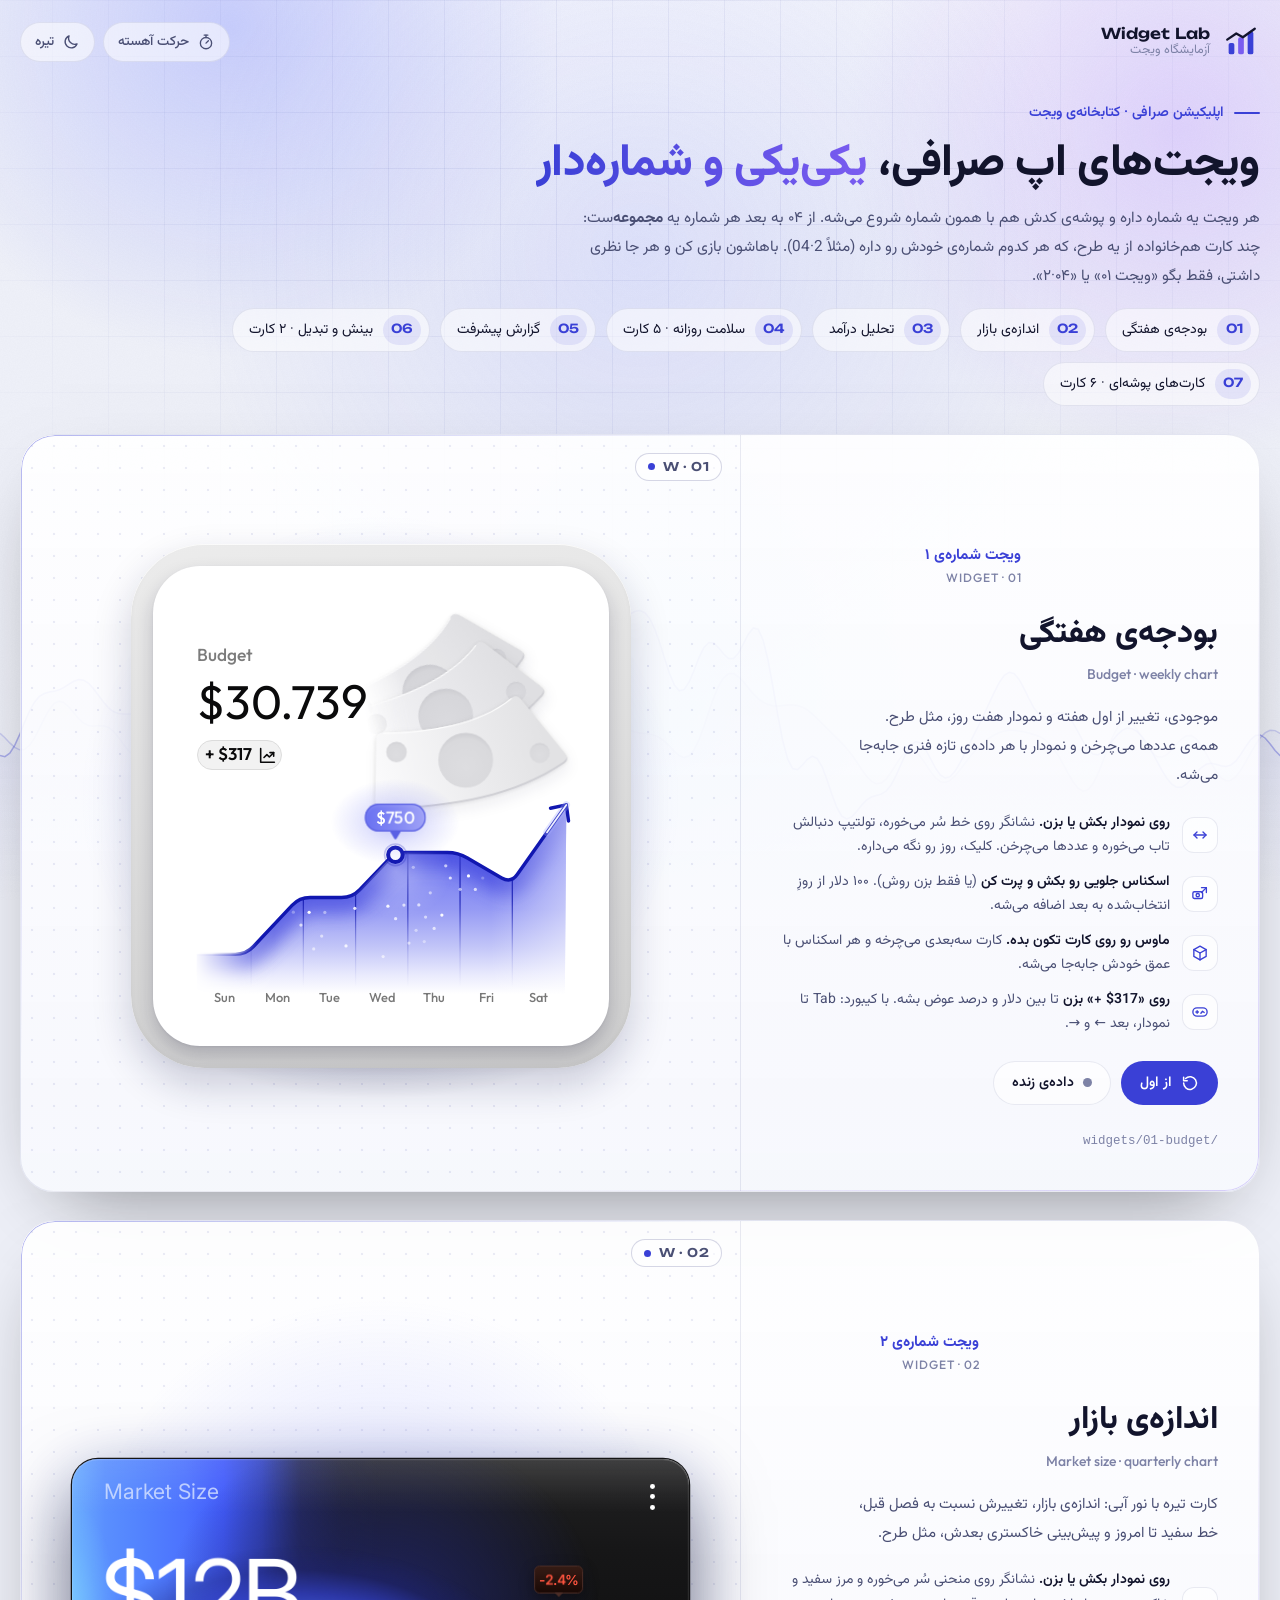
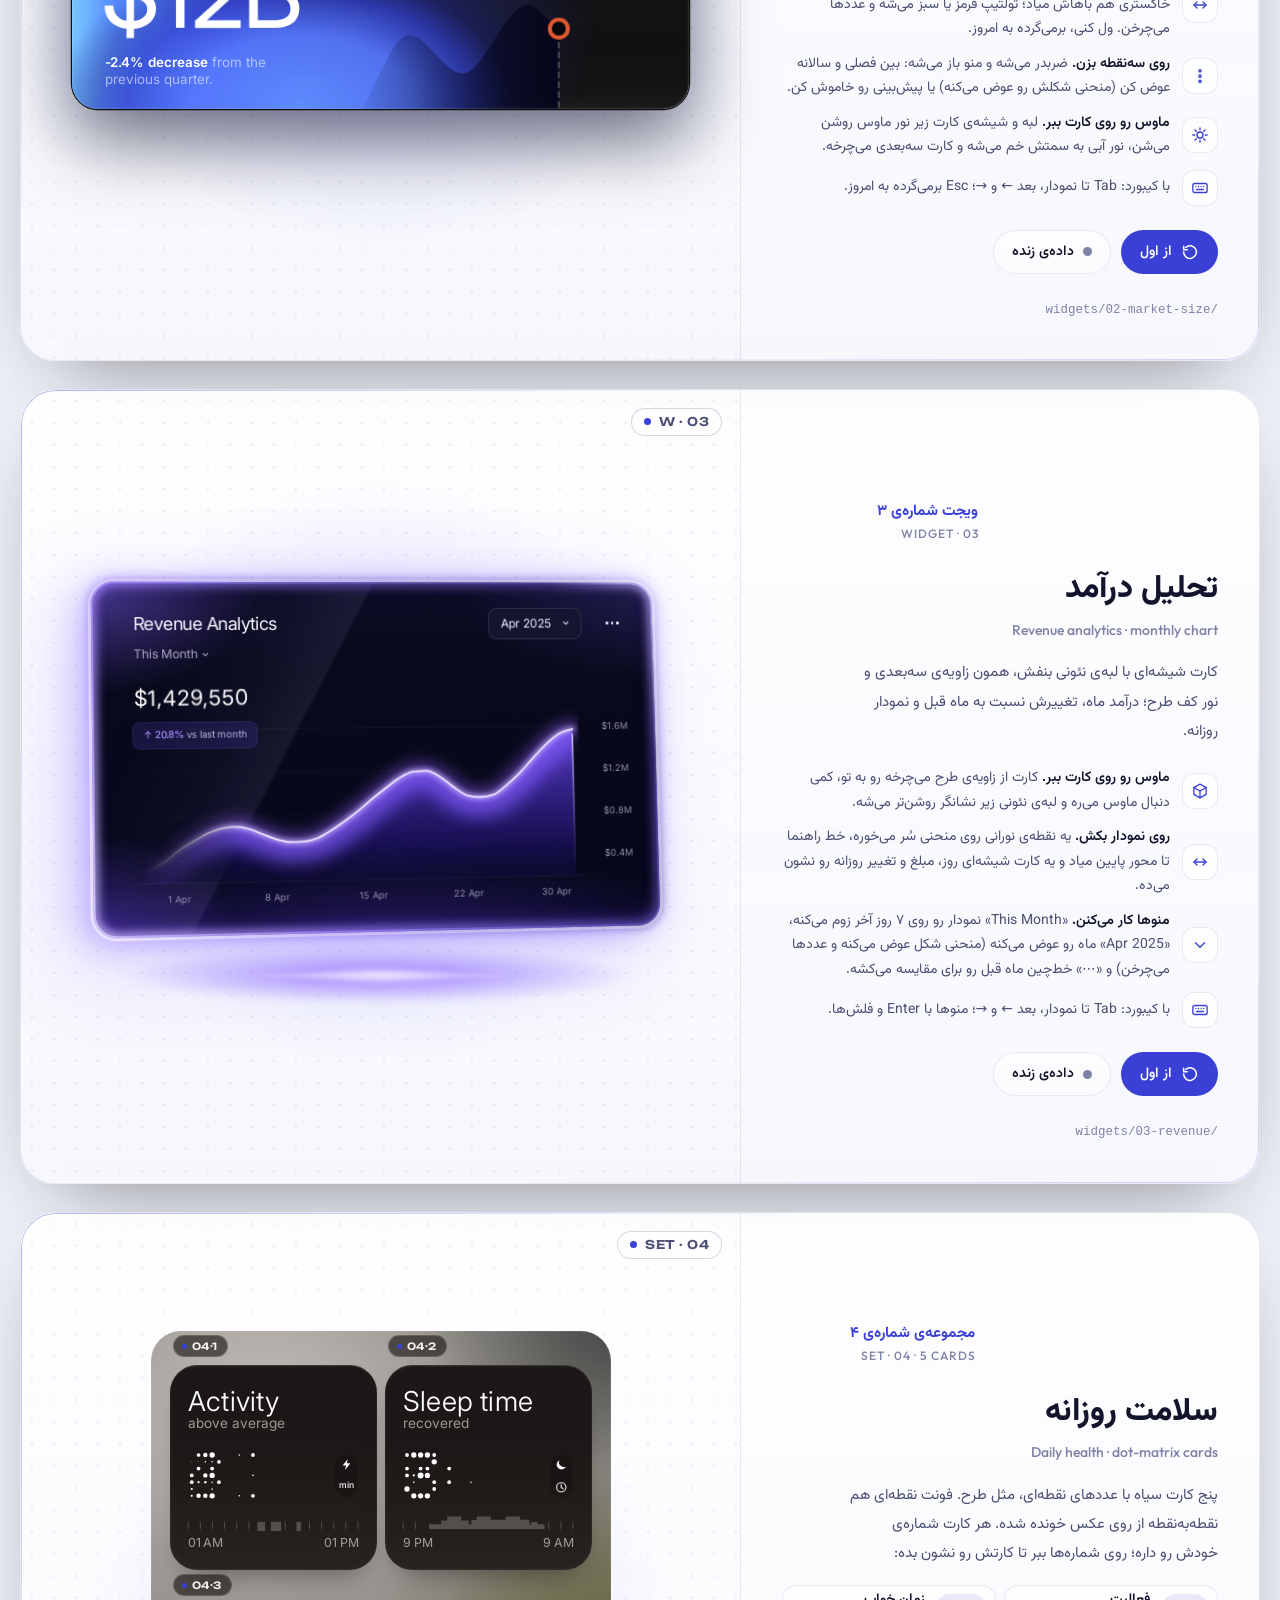
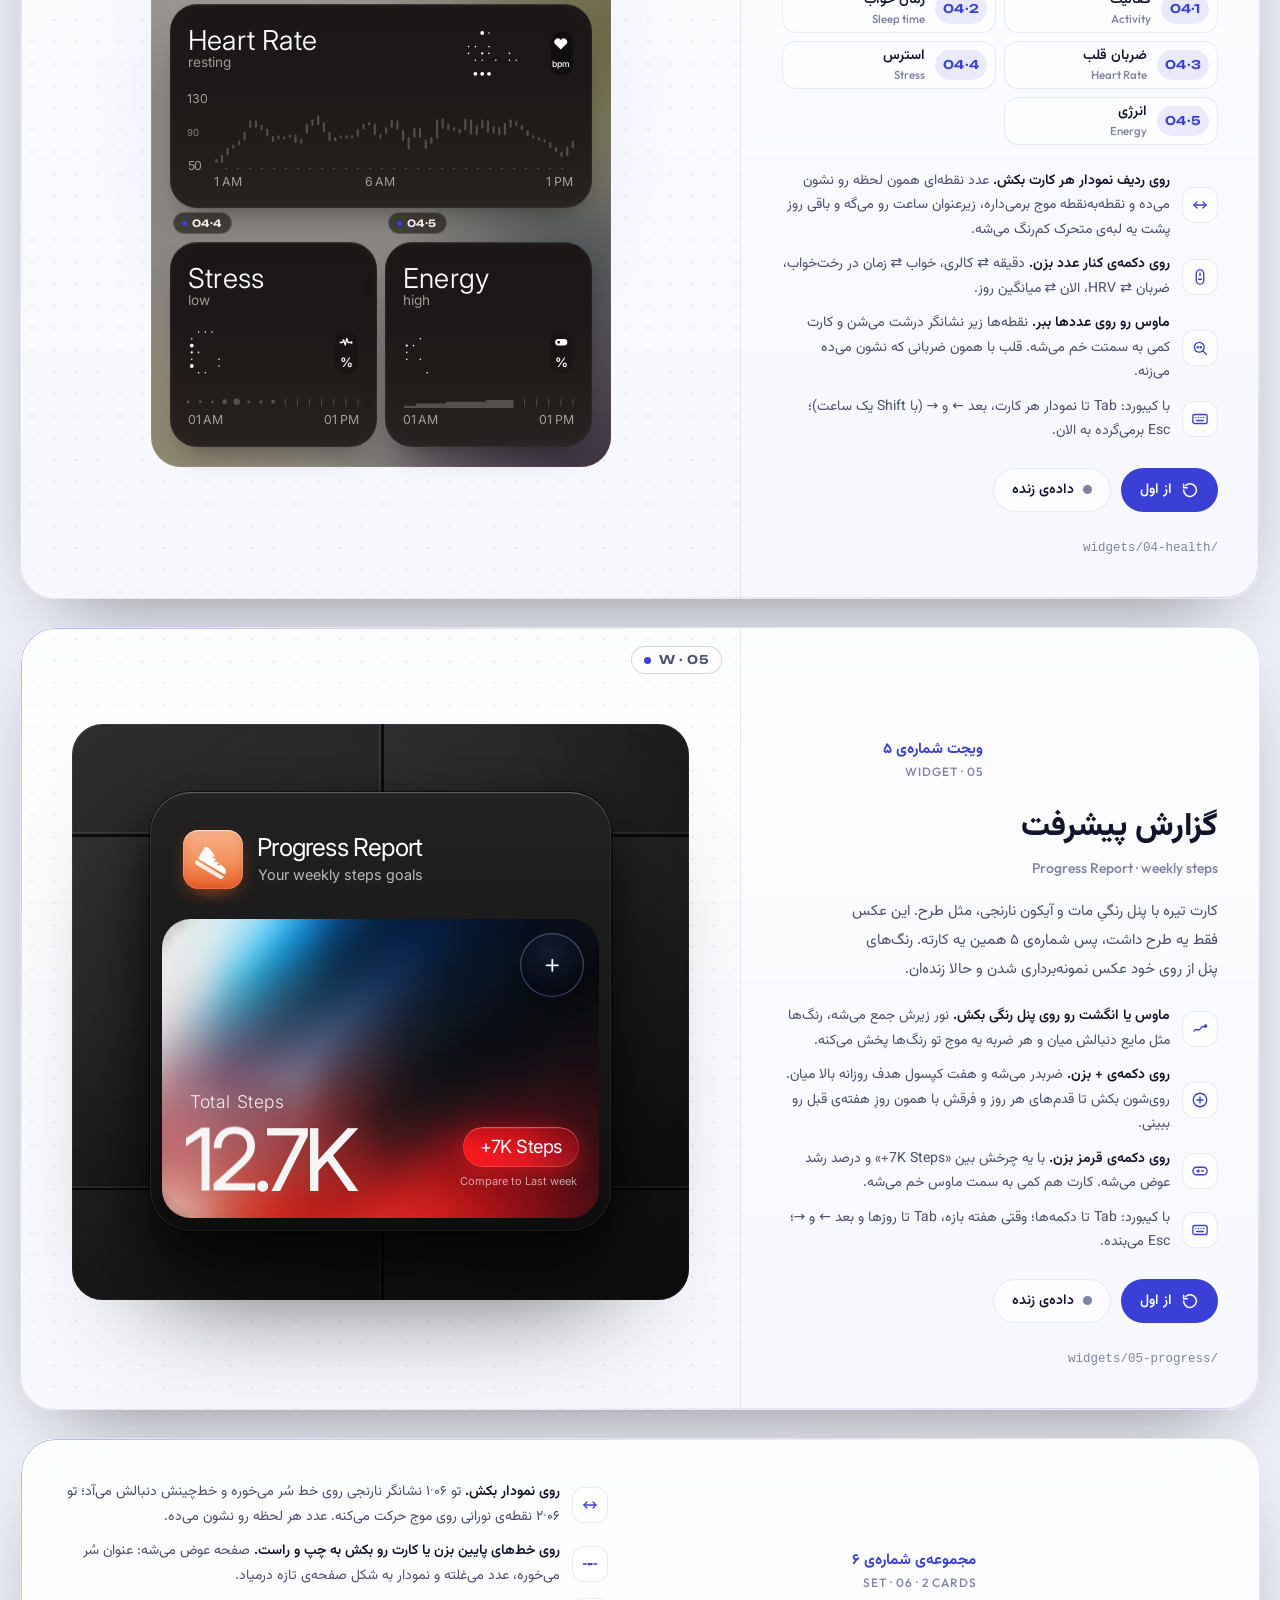
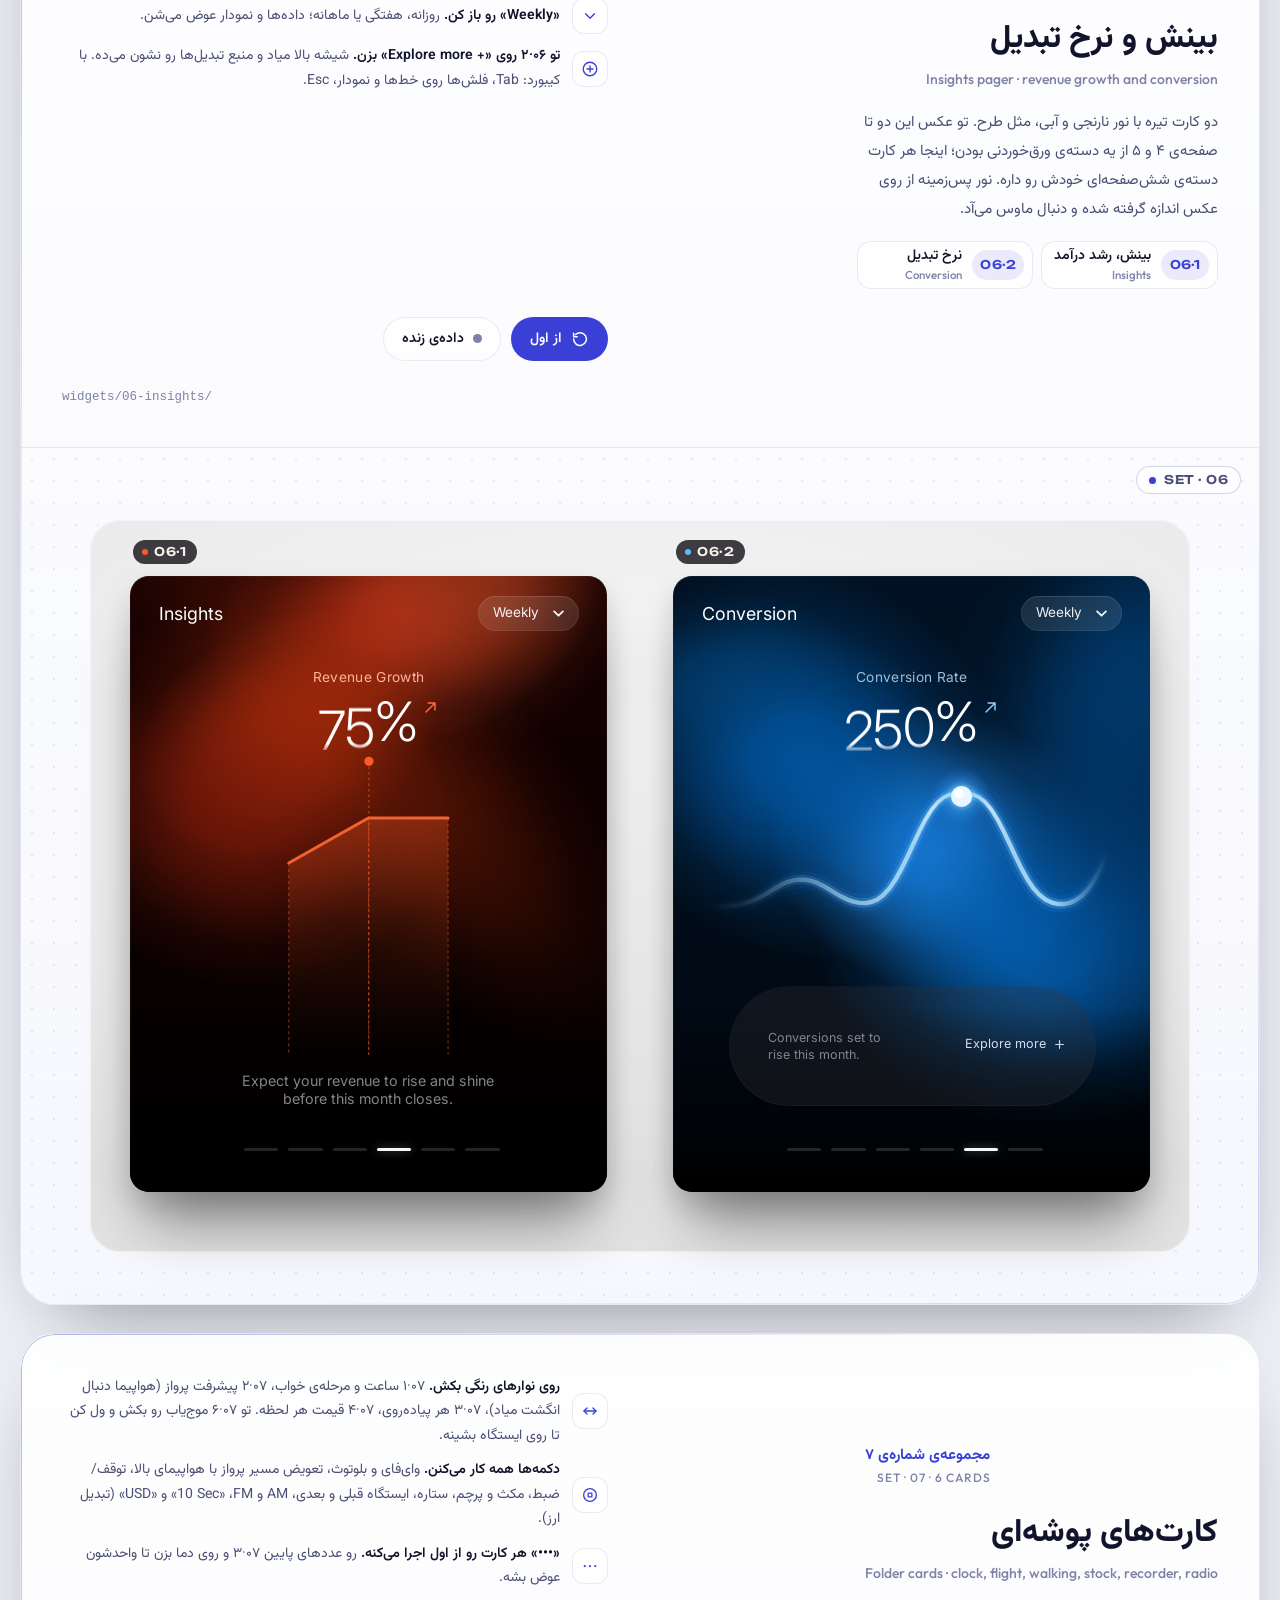
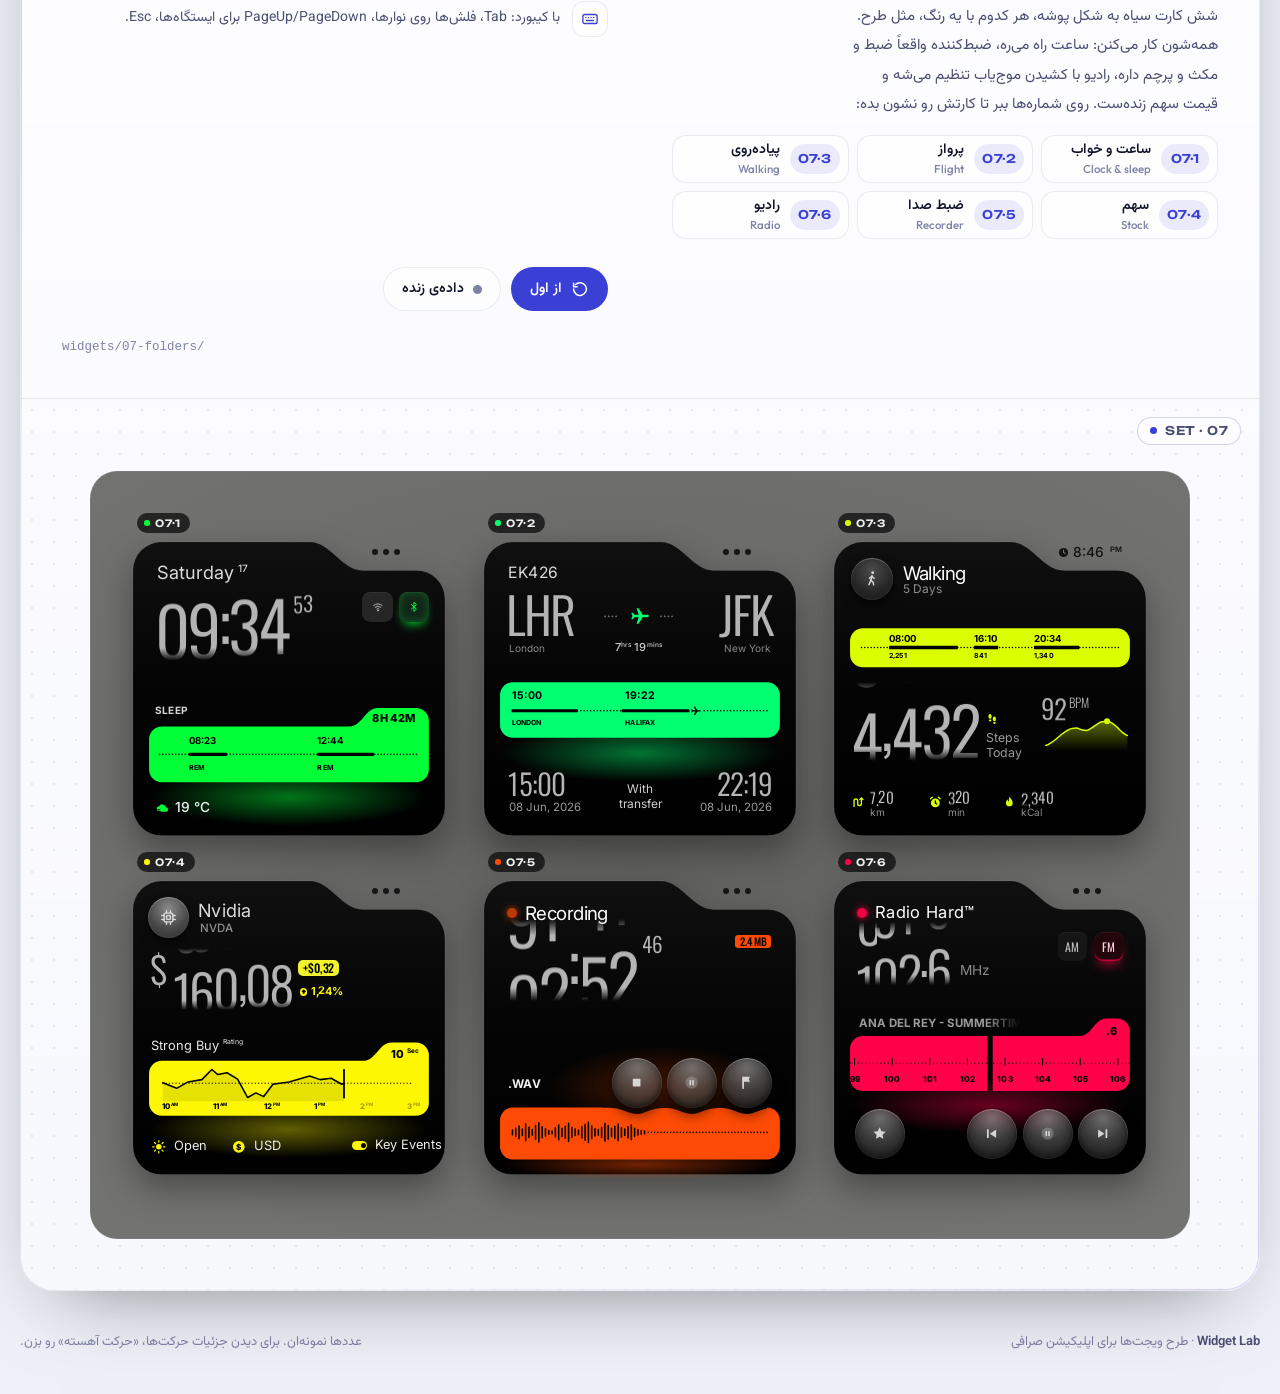
==== commit 5160152f: "Add set 07: six folder-shaped black widgets Set 07 rebuilds the fifth batch shot: 07·1 clock & sleep" ====
--- a/exchange-widgets/index.html
+++ b/exchange-widgets/index.html
@@ -8,7 +8,7 @@
 <meta name="description" content="ویجت‌های شماره‌دار اپلیکیشن صرافی، با موشن و تعامل کامل.">
 <link rel="preconnect" href="https://fonts.googleapis.com">
 <link rel="preconnect" href="https://fonts.gstatic.com" crossorigin>
-<link rel="stylesheet" href="https://fonts.googleapis.com/css2?family=Inter:wght@300..700&family=Outfit:wght@300..700&family=Unbounded:wght@500..800&family=Vazirmatn:wght@300..800&display=swap">
+<link rel="stylesheet" href="https://fonts.googleapis.com/css2?family=Inter:wght@300..700&family=Oswald:wght@300..500&family=Outfit:wght@300..700&family=Unbounded:wght@500..800&family=Vazirmatn:wght@300..800&display=swap">
 <!-- bundle:css -->
 <link rel="stylesheet" href="lab/lab.css">
 <link rel="stylesheet" href="widgets/01-budget/widget.css">
@@ -17,6 +17,7 @@
 <link rel="stylesheet" href="widgets/04-health/set.css">
 <link rel="stylesheet" href="widgets/05-progress/set.css">
 <link rel="stylesheet" href="widgets/06-insights/set.css">
+<link rel="stylesheet" href="widgets/07-folders/set.css">
 <!-- /bundle:css -->
 <script defer src="https://cdnjs.cloudflare.com/ajax/libs/gsap/3.13.0/gsap.min.js"></script>
 <!-- bundle:js -->
@@ -28,6 +29,7 @@
 <script defer src="widgets/04-health/set.js"></script>
 <script defer src="widgets/05-progress/set.js"></script>
 <script defer src="widgets/06-insights/set.js"></script>
+<script defer src="widgets/07-folders/set.js"></script>
 <!-- /bundle:js -->
 </head>
 <body>
@@ -77,6 +79,7 @@
       <a href="#w04"><b>04</b>سلامت روزانه · ۵ کارت</a>
       <a href="#w05"><b>05</b>گزارش پیشرفت</a>
       <a href="#w06"><b>06</b>بینش و تبدیل · ۲ کارت</a>
+      <a href="#w07"><b>07</b>کارت‌های پوشه‌ای · ۶ کارت</a>
     </nav>
   </section>
 
@@ -268,6 +271,43 @@
         <div class="stage-mount is-full" data-mount="6"></div>
       </div>
     </article>
+    <article class="stage is-set is-full" id="w07" aria-labelledby="w07-title">
+      <div class="stage-info">
+        <div class="stage-id">
+          <p class="stage-num" aria-hidden="true"><span>0</span><span>7</span></p>
+          <p class="stage-kicker"><b>مجموعه‌ی شماره‌ی ۷</b><span>Set · 07 · 6 cards</span></p>
+        </div>
+        <h2 class="stage-title" id="w07-title">کارت‌های پوشه‌ای</h2>
+        <p class="stage-en">Folder cards · clock, flight, walking, stock, recorder, radio</p>
+        <p class="stage-desc">شش کارت سیاه به شکل پوشه، هر کدوم با یه رنگ، مثل طرح. همه‌شون کار می‌کنن: ساعت راه می‌ره، ضبط‌کننده واقعاً ضبط و مکث و پرچم داره، رادیو با کشیدن موج‌یاب تنظیم می‌شه و قیمت سهم زنده‌ست. روی شماره‌ها ببر تا کارتش رو نشون بده:</p>
+        <ol class="stage-subs" aria-label="کارت‌های مجموعه‌ی ۷">
+          <li><button type="button" data-sub="0"><b>07·1</b><span>ساعت و خواب<i>Clock &amp; sleep</i></span></button></li>
+          <li><button type="button" data-sub="1"><b>07·2</b><span>پرواز<i>Flight</i></span></button></li>
+          <li><button type="button" data-sub="2"><b>07·3</b><span>پیاده‌روی<i>Walking</i></span></button></li>
+          <li><button type="button" data-sub="3"><b>07·4</b><span>سهم<i>Stock</i></span></button></li>
+          <li><button type="button" data-sub="4"><b>07·5</b><span>ضبط صدا<i>Recorder</i></span></button></li>
+          <li><button type="button" data-sub="5"><b>07·6</b><span>رادیو<i>Radio</i></span></button></li>
+        </ol>
+        <ul class="hints">
+          <li><svg viewBox="0 0 24 24" aria-hidden="true" focusable="false"><path d="M4 12h16"/><path d="M8 8l-4 4 4 4"/><path d="M16 8l4 4-4 4"/></svg><span><b>روی نوارهای رنگی بکش.</b> ۰۷·۱ ساعت و مرحله‌ی خواب، ۰۷·۲ پیشرفت پرواز (هواپیما دنبال انگشت میاد)، ۰۷·۳ هر پیاده‌روی، ۰۷·۴ قیمت هر لحظه. تو ۰۷·۶ موج‌یاب رو بکش و ول کن تا روی ایستگاه بشینه.</span></li>
+          <li><svg viewBox="0 0 24 24" aria-hidden="true" focusable="false"><circle cx="12" cy="12" r="8.5"/><rect x="9.5" y="9.5" width="5" height="5" rx="1"/></svg><span><b>دکمه‌ها همه کار می‌کنن.</b> وای‌فای و بلوتوث، تعویض مسیر پرواز با هواپیمای بالا، توقف/ضبط، مکث و پرچم، ستاره، ایستگاه قبلی و بعدی، AM و FM، «<bdi dir="ltr">10 Sec</bdi>» و «<bdi dir="ltr">USD</bdi>» (تبدیل ارز).</span></li>
+          <li><svg viewBox="0 0 24 24" aria-hidden="true" focusable="false"><path d="M5 12h.01M12 12h.01M19 12h.01" stroke-width="3"/></svg><span><b>«•••» هر کارت رو از اول اجرا می‌کنه.</b> رو عددهای پایین ۰۷·۳ و روی دما بزن تا واحدشون عوض بشه.</span></li>
+          <li><svg viewBox="0 0 24 24" aria-hidden="true" focusable="false"><rect x="2.5" y="6" width="19" height="12" rx="2.5"/><path d="M6.5 10h.01M10 10h.01M13.5 10h.01M17 10h.01M7.5 14h9"/></svg><span>با کیبورد: Tab، فلش‌ها روی نوارها، PageUp/PageDown برای ایستگاه‌ها، Esc.</span></li>
+        </ul>
+        <div class="stage-actions">
+          <button class="btn primary" type="button" data-act="replay">
+            <svg viewBox="0 0 24 24" aria-hidden="true" focusable="false"><path d="M3.5 12a8.5 8.5 0 1 0 2.6-6.1"/><path d="M3.5 4.2V9h4.8"/></svg>
+            از اول
+          </button>
+          <button class="btn" type="button" data-act="live" aria-pressed="false"><i class="dot" aria-hidden="true"></i>داده‌ی زنده</button>
+        </div>
+        <code class="stage-path">widgets/07-folders/</code>
+      </div>
+      <div class="stage-show">
+        <span class="stage-tag" aria-hidden="true"><i></i>SET · 07</span>
+        <div class="stage-mount is-full" data-mount="7"></div>
+      </div>
+    </article>
   </main>
 
   <footer class="foot">
--- a/exchange-widgets/widgets/07-folders/set.css
+++ b/exchange-widgets/widgets/07-folders/set.css
@@ -0,0 +1,208 @@
+/* ==========================================================================
+   Set 07 · Folder cards (six black widgets)
+   1u = 1px of the shot; each card is 340 × 320 u, shaped like a folder:
+   a raised tab on the left, an S-step down on the right (where "•••"
+   sits on the grey). Three columns as in the shot; two or one in narrower
+   containers. Everything scales with the container width.
+   ========================================================================== */
+.s07 {
+  container: s07 / inline-size;
+  position: relative;
+  font-family: "Inter", "Outfit", system-ui, sans-serif;
+  -webkit-tap-highlight-color: transparent;
+  -webkit-user-select: none;
+  user-select: none;
+}
+.s07-stage {
+  --u: calc(100cqi / 1199);
+  position: relative;
+  padding: calc(77 * var(--u)) calc(47 * var(--u)) calc(70 * var(--u));
+  border-radius: calc(30 * var(--u));
+  background: radial-gradient(70% 60% at 50% 45%, #5d5d5b, #6c6c6b 60%, #727271);
+  box-shadow: inset 0 0 0 1px rgba(255, 255, 255, .06);
+  overflow: hidden;
+  overflow: clip;
+}
+.s07-grid { display: grid; grid-template-columns: repeat(3, calc(340 * var(--u))); column-gap: calc(42 * var(--u)); row-gap: calc(50 * var(--u)); }
+@container s07 (max-width: 899px) {
+  .s07-stage { --u: calc(100cqi / 816); }
+  .s07-grid { grid-template-columns: repeat(2, calc(340 * var(--u))); }
+}
+@container s07 (max-width: 559px) {
+  .s07-stage { --u: calc(100cqi / 420); padding-inline: calc(40 * var(--u)); }
+  .s07-grid { grid-template-columns: calc(340 * var(--u)); }
+}
+
+/* ── the card ── */
+.s07-card { position: relative; width: calc(340 * var(--u)); height: calc(320 * var(--u)); transform-origin: 50% 55%; will-change: transform; transition: opacity .35s ease, filter .35s ease; color: #fff; }
+.s07-shape { position: absolute; inset: 0; width: 100%; height: 100%; overflow: visible; filter: drop-shadow(0 calc(16 * var(--u)) calc(18 * var(--u)) rgba(0, 0, 0, .34)); }
+.s07-svg { position: absolute; inset: 0; width: 100%; height: 100%; overflow: visible; pointer-events: none; }
+.s07-abs { position: absolute; margin: 0; white-space: nowrap; }
+.s07-halo { position: absolute; left: calc(20 * var(--u)); right: calc(20 * var(--u)); height: calc(46 * var(--u)); border-radius: 50%; pointer-events: none; opacity: .9; }
+
+/* "•••" on the grey (07·3 has a clock there) */
+.s07-more { position: absolute; left: calc(254 * var(--u)); top: calc(-1 * var(--u)); width: calc(44 * var(--u)); height: calc(24 * var(--u)); padding: 0; margin: 0; border: 0; background: transparent; cursor: pointer; display: flex; align-items: center; justify-content: center; gap: calc(5.4 * var(--u)); }
+.s07-more i { width: calc(6.6 * var(--u)); height: calc(6.6 * var(--u)); border-radius: 50%; background: #161616; }
+.s07-more:focus-visible { outline: none; box-shadow: 0 0 0 calc(1.5 * var(--u)) rgba(0, 0, 0, .7); border-radius: calc(8 * var(--u)); }
+
+/* type inside the cards' SVG layer (px are card units there) */
+.s07-svg text { font-family: "Inter", system-ui, sans-serif; }
+.s07-t-title { font-size: 19.9px; font-weight: 400; fill: #dadada; }
+.s07-t-title.is-17 { font-size: 17.1px; letter-spacing: .03em; }
+.s07-t-title.is-wide { font-size: 20.5px; letter-spacing: -.03em; fill: #fff; }
+.s07-t-title.is-18 { font-size: 18px; letter-spacing: .02em; fill: #fff; }
+.s07-t-sup { font-size: 11px; font-weight: 500; }
+.s07-t-caps { font-size: 11px; font-weight: 700; letter-spacing: .02em; fill: #d5d5d5; }
+.s07-t-caps.is-wav { font-size: 13px; fill: #f0f0f0; }
+.s07-t-city { font-size: 11px; fill: #8a8a8a; }
+.s07-t-date { font-size: 12.5px; fill: #9a9a9a; }
+.s07-t-with { font-size: 13px; fill: #cfcfcf; }
+.s07-t-sub { font-size: 13px; fill: #8f8f8f; }
+.s07-t-sub.is-steps { font-size: 13.5px; fill: #9a9a9a; }
+.s07-t-sub.is-ticker { font-size: 12.5px; font-weight: 500; }
+.s07-t-rate { font-size: 14px; fill: #e8e8e8; }
+.s07-t-rate .s07-t-sup { font-size: 7.5px; font-weight: 400; }
+.s07-t-tab { font-size: 12px; font-weight: 800; fill: #000; }
+.s07-t-tab .s07-t-sup { font-size: 7px; font-weight: 700; }
+.s07-t-panel { font-size: 10.5px; font-weight: 700; fill: #000; }
+.s07-t-panel.is-11 { font-size: 11.5px; }
+.s07-t-panel.is-axis { font-size: 8.5px; font-weight: 800; }
+.s07-t-panel .s07-t-sup { font-size: 5px; font-weight: 700; }
+.s07-t-psmall { font-size: 7.6px; font-weight: 700; letter-spacing: .02em; fill: #000; }
+.s07-t-sup.is-ink { fill: #000; }
+
+/* type (HTML) */
+.s07-title { font: 400 calc(19.9 * var(--u)) / 1 "Inter", system-ui, sans-serif; color: #dadada; }
+.s07-title sup { position: relative; top: -.15em; margin-left: .22em; font-size: .55em; font-weight: 500; vertical-align: top; }
+.s07-sub { font: 400 calc(13 * var(--u)) / 1 "Inter", system-ui, sans-serif; color: #8f8f8f; }
+.s07-big { font: 345 calc(74.4 * var(--u)) / 1.2 "Oswald", "Bebas Neue", system-ui, sans-serif; letter-spacing: -.05em; color: #b4b4b4; display: flex; align-items: flex-start; }
+.s07-supnum { font: 345 calc(23 * var(--u)) / 1.2 "Oswald", system-ui, sans-serif; letter-spacing: -.02em; color: #b4b4b4; margin: calc(13 * var(--u)) 0 0 calc(6 * var(--u)); }
+.s07-ink { font-weight: 700; color: #000; }
+.s07-caps { font: 700 calc(11 * var(--u)) / 1 "Inter", system-ui, sans-serif; letter-spacing: .02em; color: #d5d5d5; }
+.s07-panel-t { font: 700 calc(10.5 * var(--u)) / 1 "Inter", system-ui, sans-serif; color: #000; }
+.s07-panel-s { font: 700 calc(7.6 * var(--u)) / 1 "Inter", system-ui, sans-serif; letter-spacing: .02em; color: #000; }
+
+/* small square icon buttons (wifi, bluetooth, AM, FM) */
+.s07-sq { position: absolute; width: calc(33 * var(--u)); height: calc(33 * var(--u)); margin: 0; padding: 0; border: 0; border-radius: calc(9 * var(--u)); background: #262626; color: #bdbdbd; display: grid; place-items: center; cursor: pointer; box-shadow: inset 0 calc(1 * var(--u)) 0 rgba(255, 255, 255, .06); transition: background-color .35s ease, color .35s ease, box-shadow .35s ease; touch-action: manipulation; }
+.s07-sq svg { width: calc(15 * var(--u)); height: calc(15 * var(--u)); fill: none; stroke: currentColor; stroke-width: 1.7; stroke-linecap: round; stroke-linejoin: round; }
+.s07-sq.is-on { background: #12261a; color: var(--s07-accent); box-shadow: inset 0 calc(1 * var(--u)) 0 rgba(255, 255, 255, .05), inset 0 0 calc(10 * var(--u)) color-mix(in srgb, var(--s07-accent) 26%, transparent), 0 calc(7 * var(--u)) calc(12 * var(--u)) calc(-6 * var(--u)) var(--s07-accent); }
+.s07-sq:hover { filter: brightness(1.15); }
+.s07-sq b { font: 400 calc(13 * var(--u)) / 1 "Oswald", system-ui, sans-serif; letter-spacing: .01em; }
+
+/* glossy round buttons (07·5, 07·6) */
+.s07-round { position: absolute; width: calc(54 * var(--u)); height: calc(54 * var(--u)); margin: 0; padding: 0; border: 0; border-radius: 50%; color: #d6d6d6; display: grid; place-items: center; cursor: pointer; touch-action: manipulation;
+  background: radial-gradient(circle at 50% 20%, rgba(255, 255, 255, .34), rgba(255, 255, 255, .12) 48%, rgba(255, 255, 255, .05) 72%), rgba(58, 58, 58, .5);
+  box-shadow: inset 0 calc(1.2 * var(--u)) 0 rgba(255, 255, 255, .28), inset 0 calc(-3 * var(--u)) calc(7 * var(--u)) rgba(0, 0, 0, .55), inset 0 0 0 calc(1 * var(--u)) rgba(255, 255, 255, .08), 0 calc(7 * var(--u)) calc(14 * var(--u)) rgba(0, 0, 0, .55);
+  transition: filter .25s ease; will-change: transform; }
+.s07-round:hover { filter: brightness(1.18); }
+.s07-round svg { width: calc(21 * var(--u)); height: calc(21 * var(--u)); fill: currentColor; }
+.s07-round.is-on { color: var(--s07-accent); }
+.s07-sq:focus-visible, .s07-round:focus-visible, .s07-hit:focus-visible, .s07-tap:focus-visible { outline: none; box-shadow: 0 0 0 calc(1.6 * var(--u)) rgba(255, 255, 255, .7); }
+
+/* invisible hit areas over the panels (scrub / tune) and tappable texts */
+.s07-hit { position: absolute; border-radius: calc(14 * var(--u)); cursor: ew-resize; touch-action: pan-y; outline: none; }
+.s07-tap { position: absolute; margin: 0; padding: 0; border: 0; background: transparent; color: inherit; font: inherit; cursor: pointer; border-radius: calc(6 * var(--u)); touch-action: manipulation; text-align: left; }
+
+/* accents */
+.s07-clock { --s07-accent: #00ff37; }
+.s07-flight { --s07-accent: #02fe71; }
+.s07-walk { --s07-accent: #dbfe01; }
+.s07-stock { --s07-accent: #fdf703; }
+.s07-rec { --s07-accent: #fd4b05; }
+.s07-radio { --s07-accent: #ff0149; }
+
+/* 07·1 */
+.s07-tabtxt { font: 800 calc(12 * var(--u)) / 1 "Inter", system-ui, sans-serif; color: #000; letter-spacing: .01em; }
+.s07-temp { font: 500 calc(15 * var(--u)) / 1 "Inter", system-ui, sans-serif; color: #f2f2f2; display: flex; align-items: center; gap: calc(6 * var(--u)); }
+.s07-temp svg { width: calc(16 * var(--u)); height: calc(16 * var(--u)); fill: var(--s07-accent); }
+.s07-cursor { fill: #000; }
+.s07-cursor-t { font: 800 9px "Inter", system-ui, sans-serif; fill: #000; }
+
+/* 07·2 */
+.s07-code { font: 345 calc(54.9 * var(--u)) / 1.2 "Oswald", system-ui, sans-serif; letter-spacing: -.04em; color: #b4b4b4; }
+.s07-city { font: 400 calc(11 * var(--u)) / 1 "Inter", system-ui, sans-serif; color: #8a8a8a; }
+.s07-dur { font: 500 calc(12 * var(--u)) / 1 "Inter", system-ui, sans-serif; color: #cfcfcf; }
+.s07-dur small { font-size: .6em; font-weight: 500; position: relative; top: -.62em; margin: 0 .3em 0 .12em; }
+.s07-mid { font: 345 calc(31.7 * var(--u)) / 1.2 "Oswald", system-ui, sans-serif; letter-spacing: -.03em; color: #b4b4b4; }
+.s07-date { font: 400 calc(12.5 * var(--u)) / 1 "Inter", system-ui, sans-serif; color: #9a9a9a; }
+.s07-with { font: 400 calc(13 * var(--u)) / 1.24 "Inter", system-ui, sans-serif; color: #cfcfcf; text-align: center; }
+.s07-swap { position: absolute; left: calc(152 * var(--u)); top: calc(66 * var(--u)); width: calc(37 * var(--u)); height: calc(30 * var(--u)); margin: 0; padding: 0; border: 0; border-radius: calc(10 * var(--u)); background: transparent; color: var(--s07-accent); cursor: pointer; display: grid; place-items: center; }
+.s07-swap svg { width: calc(24 * var(--u)); height: calc(24 * var(--u)); fill: currentColor; transition: transform .7s cubic-bezier(.3, 1.5, .5, 1); }
+.s07-flight.is-back .s07-swap svg { transform: rotate(180deg); }
+
+/* 07·3 */
+.s07-badge-ic { position: absolute; border-radius: 50%; display: grid; place-items: center;
+  background: radial-gradient(circle at 50% 30%, #4b4b4b, #262626 58%, #181818); box-shadow: inset 0 calc(1 * var(--u)) 0 rgba(255, 255, 255, .22), inset 0 0 0 calc(1 * var(--u)) rgba(255, 255, 255, .06), 0 calc(6 * var(--u)) calc(12 * var(--u)) rgba(0, 0, 0, .6); }
+.s07-badge-ic svg { width: 46%; height: 46%; fill: none; stroke: #d9d9d9; stroke-width: 1.8; stroke-linecap: round; stroke-linejoin: round; overflow: visible; }
+.s07-stock .s07-badge-ic { background: radial-gradient(circle at 50% 28%, #8a8a8a, #4a4a4a 55%, #2b2b2b); }
+.s07-time { font: 500 calc(15 * var(--u)) / 1 "Inter", system-ui, sans-serif; color: #121212; display: flex; align-items: flex-start; gap: calc(5 * var(--u)); }
+.s07-time svg { width: calc(12 * var(--u)); height: calc(12 * var(--u)); margin-top: calc(1.5 * var(--u)); fill: #121212; }
+.s07-time small { font-size: .55em; font-weight: 600; margin-left: .1em; }
+.s07-steps { font: 345 calc(72 * var(--u)) / 1.2 "Oswald", system-ui, sans-serif; letter-spacing: -.036em; color: #b4b4b4; }
+.s07-mini { font: 345 calc(29.3 * var(--u)) / 1.2 "Oswald", system-ui, sans-serif; letter-spacing: -.04em; color: #b4b4b4; display: flex; align-items: flex-start; }
+.s07-mini small { font: 300 calc(14 * var(--u)) / 1 "Oswald", system-ui, sans-serif; margin: calc(6 * var(--u)) 0 0 calc(4 * var(--u)); letter-spacing: 0; }
+.s07-stat { font: 345 calc(16.5 * var(--u)) / 1.2 "Oswald", system-ui, sans-serif; color: #c9c9c9; }
+.s07-unit { font: 400 calc(11 * var(--u)) / 1 "Inter", system-ui, sans-serif; color: #8f8f8f; }
+.s07-stat-ic { position: absolute; width: calc(16 * var(--u)); height: calc(16 * var(--u)); fill: none; stroke: var(--s07-accent); stroke-width: 2.2; stroke-linecap: round; stroke-linejoin: round; }
+.s07-stat-ic.is-fill { fill: var(--s07-accent); stroke: none; }
+
+/* 07·4 */
+.s07-price { font: 345 calc(56.1 * var(--u)) / 1.2 "Oswald", system-ui, sans-serif; letter-spacing: -.042em; color: #b4b4b4; display: flex; align-items: flex-start; }
+.s07-price small { font: 345 calc(40 * var(--u)) / 1.2 "Oswald", system-ui, sans-serif; margin: 0 calc(5 * var(--u)) 0 0; letter-spacing: 0; display: inline-block; transform: translateY(calc(-1 * var(--u))); }
+.s07-chip { font: 500 calc(13 * var(--u)) / 1 "Oswald", system-ui, sans-serif; color: #000; background: #f2f22e; border-radius: calc(5.5 * var(--u)); height: calc(17.5 * var(--u)); padding: 0 calc(5 * var(--u)); display: flex; align-items: center; }
+.s07-pct { font: 700 calc(12 * var(--u)) / 1 "Inter", system-ui, sans-serif; color: var(--s07-accent); display: flex; align-items: center; gap: calc(4.5 * var(--u)); }
+.s07-pct i { width: calc(8.5 * var(--u)); height: calc(8.5 * var(--u)); border-radius: 50%; background: var(--s07-accent); display: grid; place-items: center; transition: transform .4s ease; }
+.s07-pct i svg { width: 70%; height: 70%; fill: none; stroke: #000; stroke-width: 3; stroke-linecap: round; }
+.s07-stock.is-down .s07-pct i { transform: rotate(180deg); }
+.s07-rate { font: 400 calc(14 * var(--u)) / 1 "Inter", system-ui, sans-serif; color: #e8e8e8; }
+.s07-rate sup { font-size: .5em; vertical-align: top; position: relative; top: -.2em; margin-left: .25em; }
+.s07-row { font: 400 calc(14 * var(--u)) / 1 "Inter", system-ui, sans-serif; color: #ececec; display: flex; align-items: center; gap: calc(8 * var(--u)); }
+.s07-row svg { width: calc(17 * var(--u)); height: calc(17 * var(--u)); }
+.s07-toggle { width: calc(17 * var(--u)); height: calc(9.5 * var(--u)); border-radius: 99px; background: var(--s07-accent); position: relative; display: inline-block; flex: none; }
+.s07-toggle::after { content: ""; position: absolute; top: calc(2 * var(--u)); right: calc(2 * var(--u)); width: calc(5.5 * var(--u)); height: calc(5.5 * var(--u)); border-radius: 50%; background: #000; transition: transform .35s cubic-bezier(.3, 1.5, .5, 1); }
+.s07-stock:not(.is-events) .s07-toggle { background: #4a4a4a; }
+.s07-stock:not(.is-events) .s07-toggle::after { transform: translateX(calc(-7.5 * var(--u))); background: #9a9a9a; }
+.s07-ev { opacity: 0; }
+
+/* 07·5 */
+.s07-dot { position: absolute; width: calc(11 * var(--u)); height: calc(11 * var(--u)); border-radius: 50%; background: var(--s07-accent); box-shadow: 0 0 calc(8 * var(--u)) var(--s07-accent); }
+.s07-mb { font: 500 calc(11.5 * var(--u)) / 1 "Oswald", system-ui, sans-serif; color: #000; background: var(--s07-accent); border-radius: calc(3.5 * var(--u)); height: calc(13.5 * var(--u)); padding: 0 calc(4.5 * var(--u)); display: flex; align-items: center; gap: .2em; }
+.s07-toast { font: 600 calc(11 * var(--u)) / 1 "Inter", system-ui, sans-serif; color: #000; background: var(--s07-accent); border-radius: 99px; padding: calc(5 * var(--u)) calc(9 * var(--u)); opacity: 0; transform: translateY(calc(6 * var(--u))); pointer-events: none; }
+
+/* 07·6 */
+.s07-freq { font: 345 calc(57.3 * var(--u)) / 1.2 "Oswald", system-ui, sans-serif; letter-spacing: -.054em; color: #b4b4b4; }
+.s07-mhz { font: 400 calc(15 * var(--u)) / 1 "Inter", system-ui, sans-serif; color: #8a8a8a; }
+.s07-sq.is-band { background: #161616; color: #bdbdbd; }
+.s07-sq.is-band.is-on { background: #22060c; color: #ffd6df; box-shadow: inset 0 calc(1 * var(--u)) 0 rgba(255, 255, 255, .05), inset 0 calc(-1.5 * var(--u)) 0 rgba(255, 1, 73, .7), 0 calc(8 * var(--u)) calc(14 * var(--u)) calc(-6 * var(--u)) rgba(255, 1, 73, .9); }
+.s07-marq { position: absolute; left: calc(27 * var(--u)); top: calc(147 * var(--u)); width: calc(176 * var(--u)); height: calc(16 * var(--u)); overflow: hidden; -webkit-mask-image: linear-gradient(90deg, #000 78%, transparent); mask-image: linear-gradient(90deg, #000 78%, transparent); }
+.s07-marq span { display: block; width: max-content; font: 700 calc(12.5 * var(--u)) / calc(16 * var(--u)) "Inter", system-ui, sans-serif; color: #9a9a9a; white-space: nowrap; will-change: transform; }
+.s07-scale-t { font: 800 9px "Inter", system-ui, sans-serif; fill: #000; }
+
+/* the set's own numbers, above each card's tab */
+.s07-tag {
+  position: absolute;
+  left: calc(4 * var(--u));
+  bottom: calc(100% + 10 * var(--u));
+  display: inline-flex;
+  align-items: center;
+  gap: calc(6 * var(--u));
+  padding: calc(5.5 * var(--u)) calc(10 * var(--u)) calc(5.5 * var(--u)) calc(8.5 * var(--u));
+  border-radius: 999px;
+  background: rgba(16, 16, 16, .78);
+  color: #f2f2f2;
+  font: 600 calc(11 * var(--u)) / 1 "Unbounded", "Outfit", system-ui, sans-serif;
+  letter-spacing: .05em;
+  white-space: nowrap;
+  pointer-events: none;
+  transition: background-color .3s ease, color .3s ease, transform .4s cubic-bezier(.3, 1.5, .5, 1);
+}
+.s07-tag::before { content: ""; width: calc(6 * var(--u)); height: calc(6 * var(--u)); border-radius: 50%; background: var(--s07-accent); }
+.s07.has-focus .s07-card:not(.is-focus) { opacity: .4; filter: saturate(.4); }
+.s07-card.is-focus .s07-tag { background: var(--s07-accent); color: #000; transform: translateY(calc(-3 * var(--u))); }
+.s07-card.is-focus .s07-tag::before { background: #000; }
+
+.s07-sr { position: absolute; width: 1px; height: 1px; margin: -1px; overflow: hidden; clip-path: inset(50%); white-space: nowrap; }
+
+@media (prefers-reduced-motion: reduce) {
+  .s07-card, .s07-tag, .s07-sq, .s07-swap svg, .s07-toggle::after, .s07-pct i, .s07-ev { transition: none; }
+}
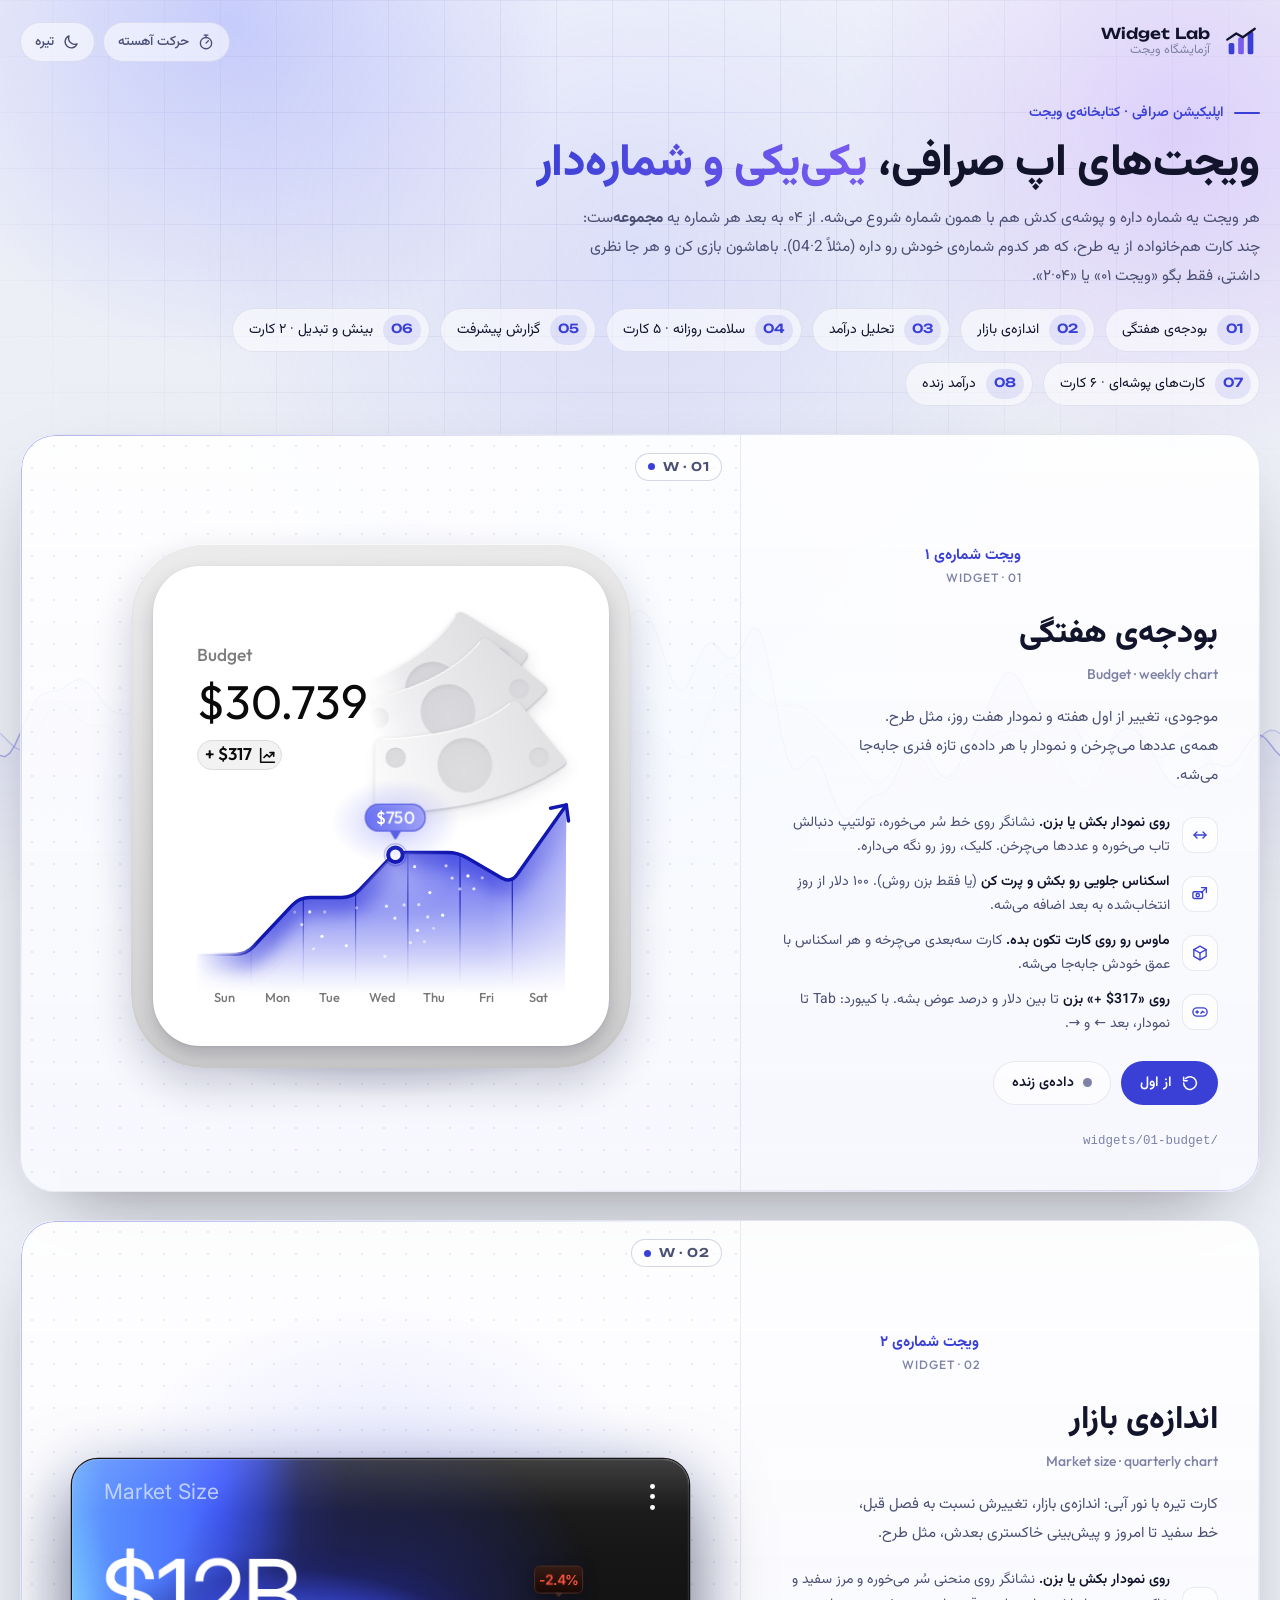
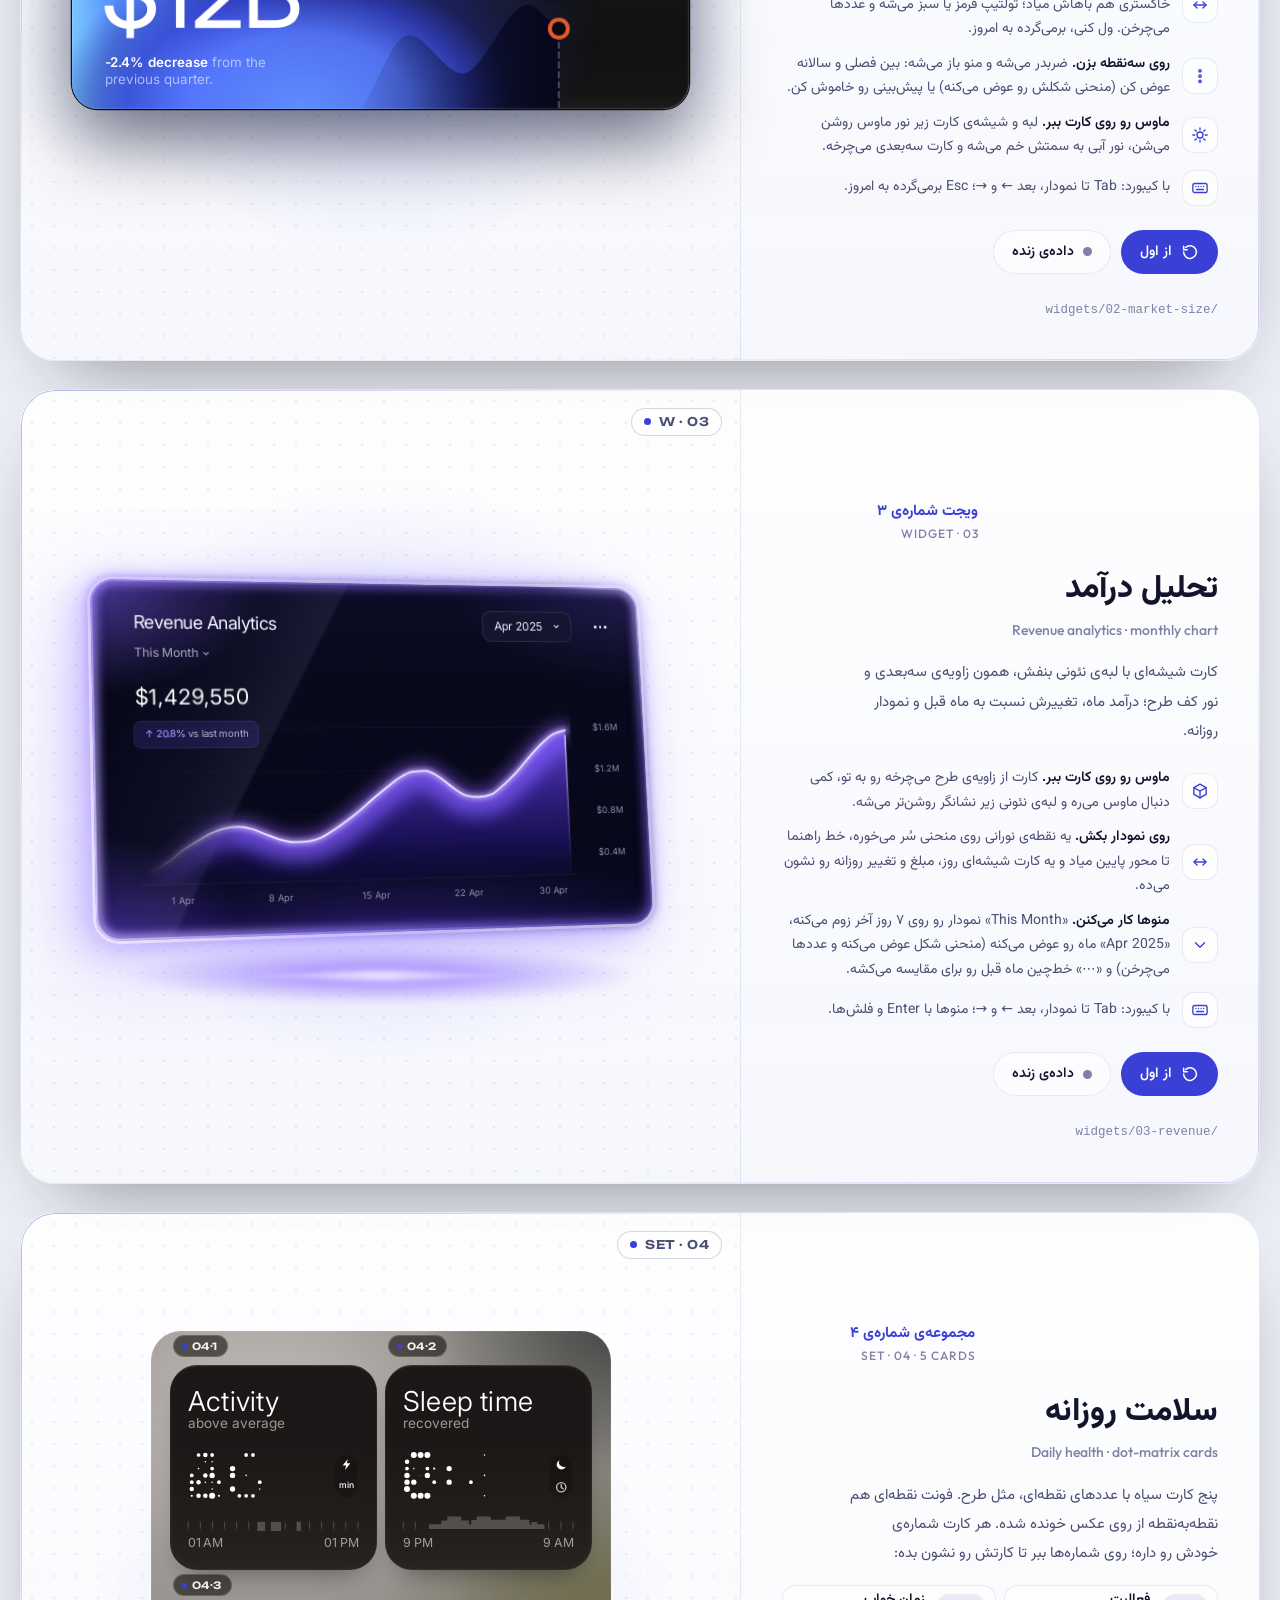
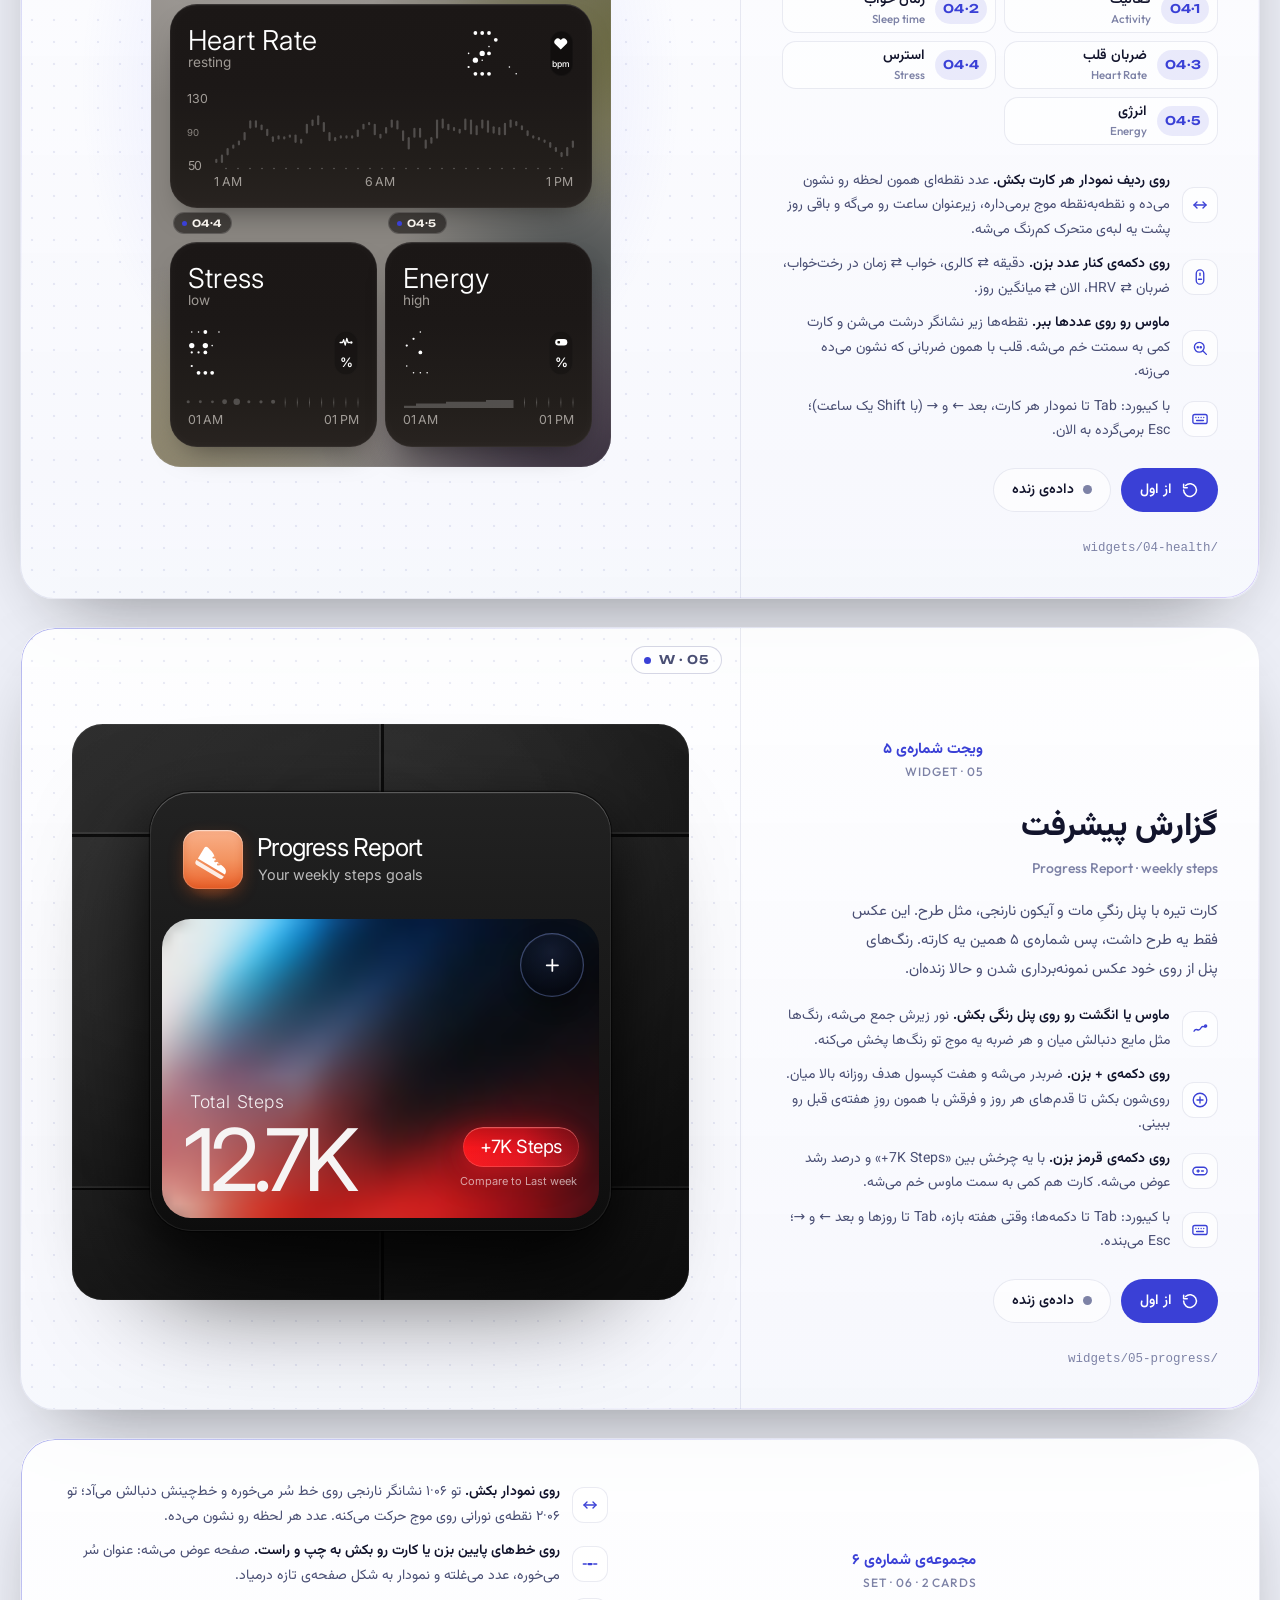
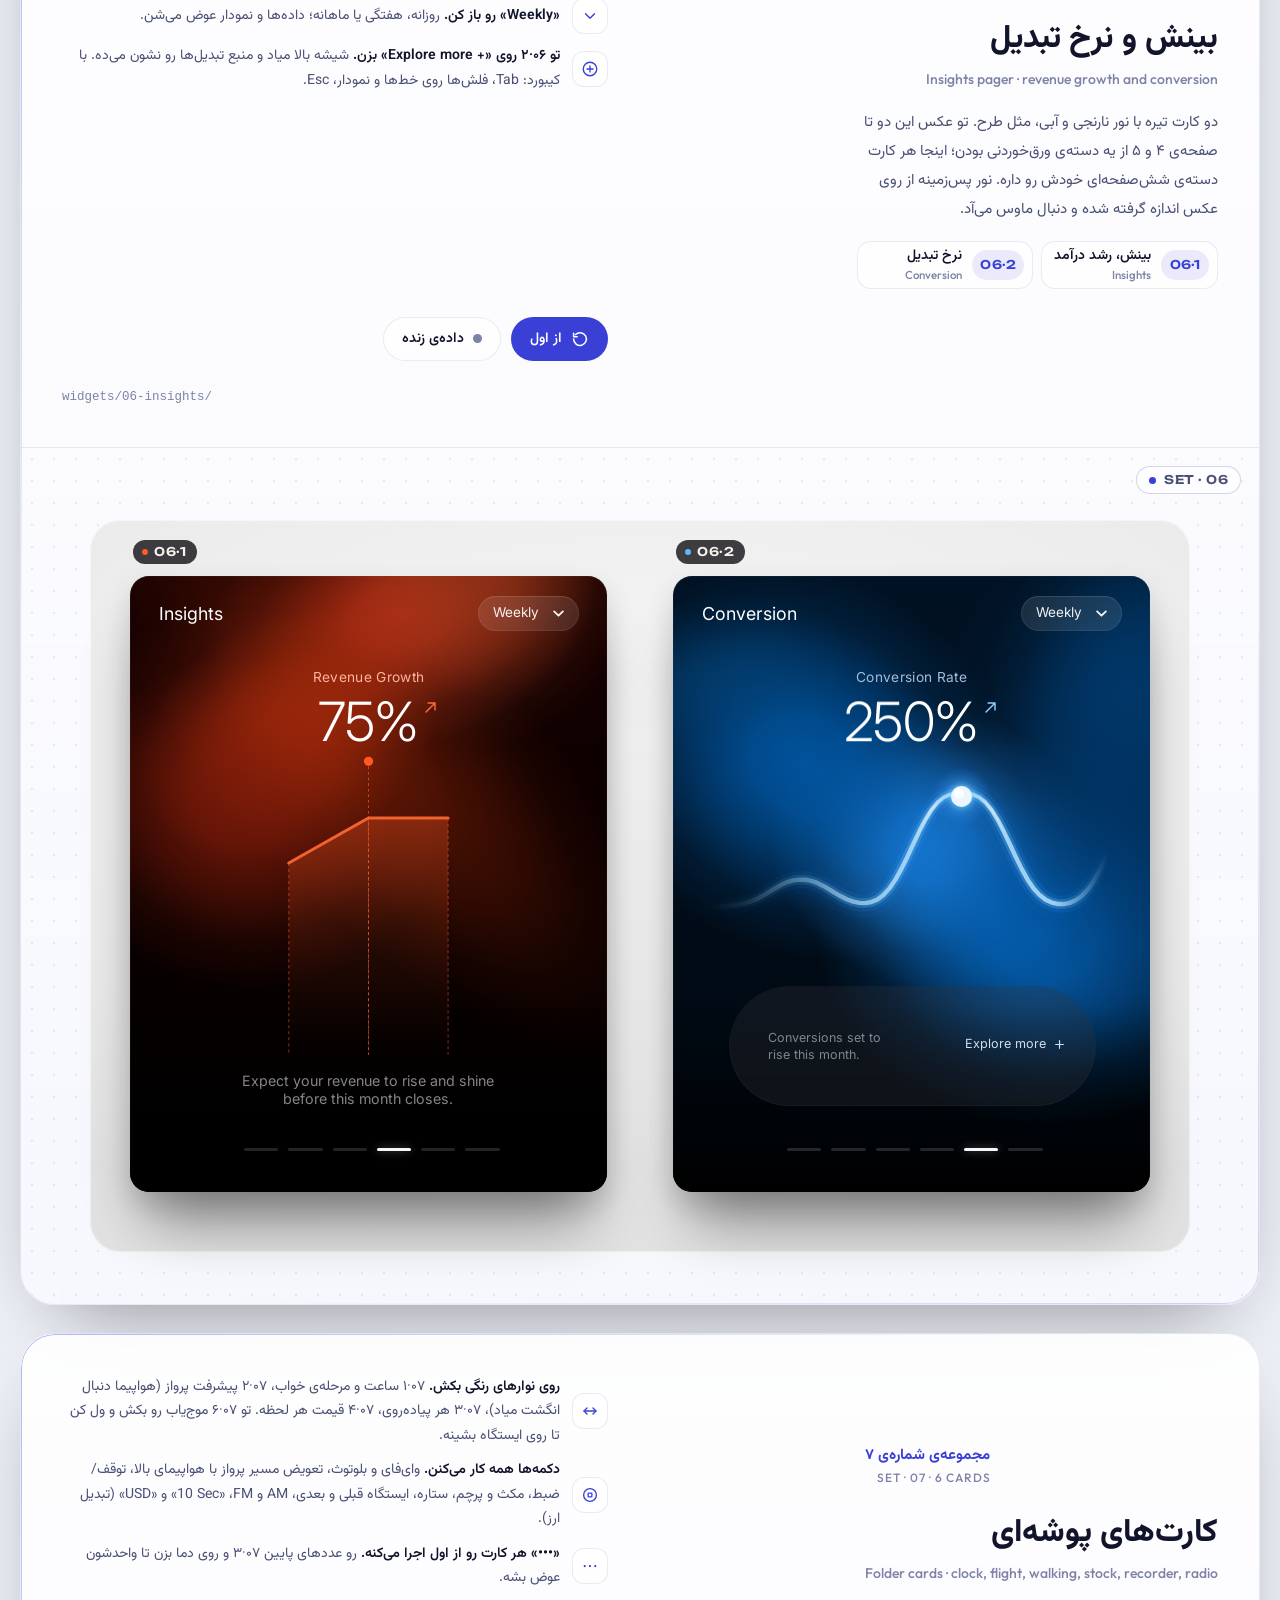
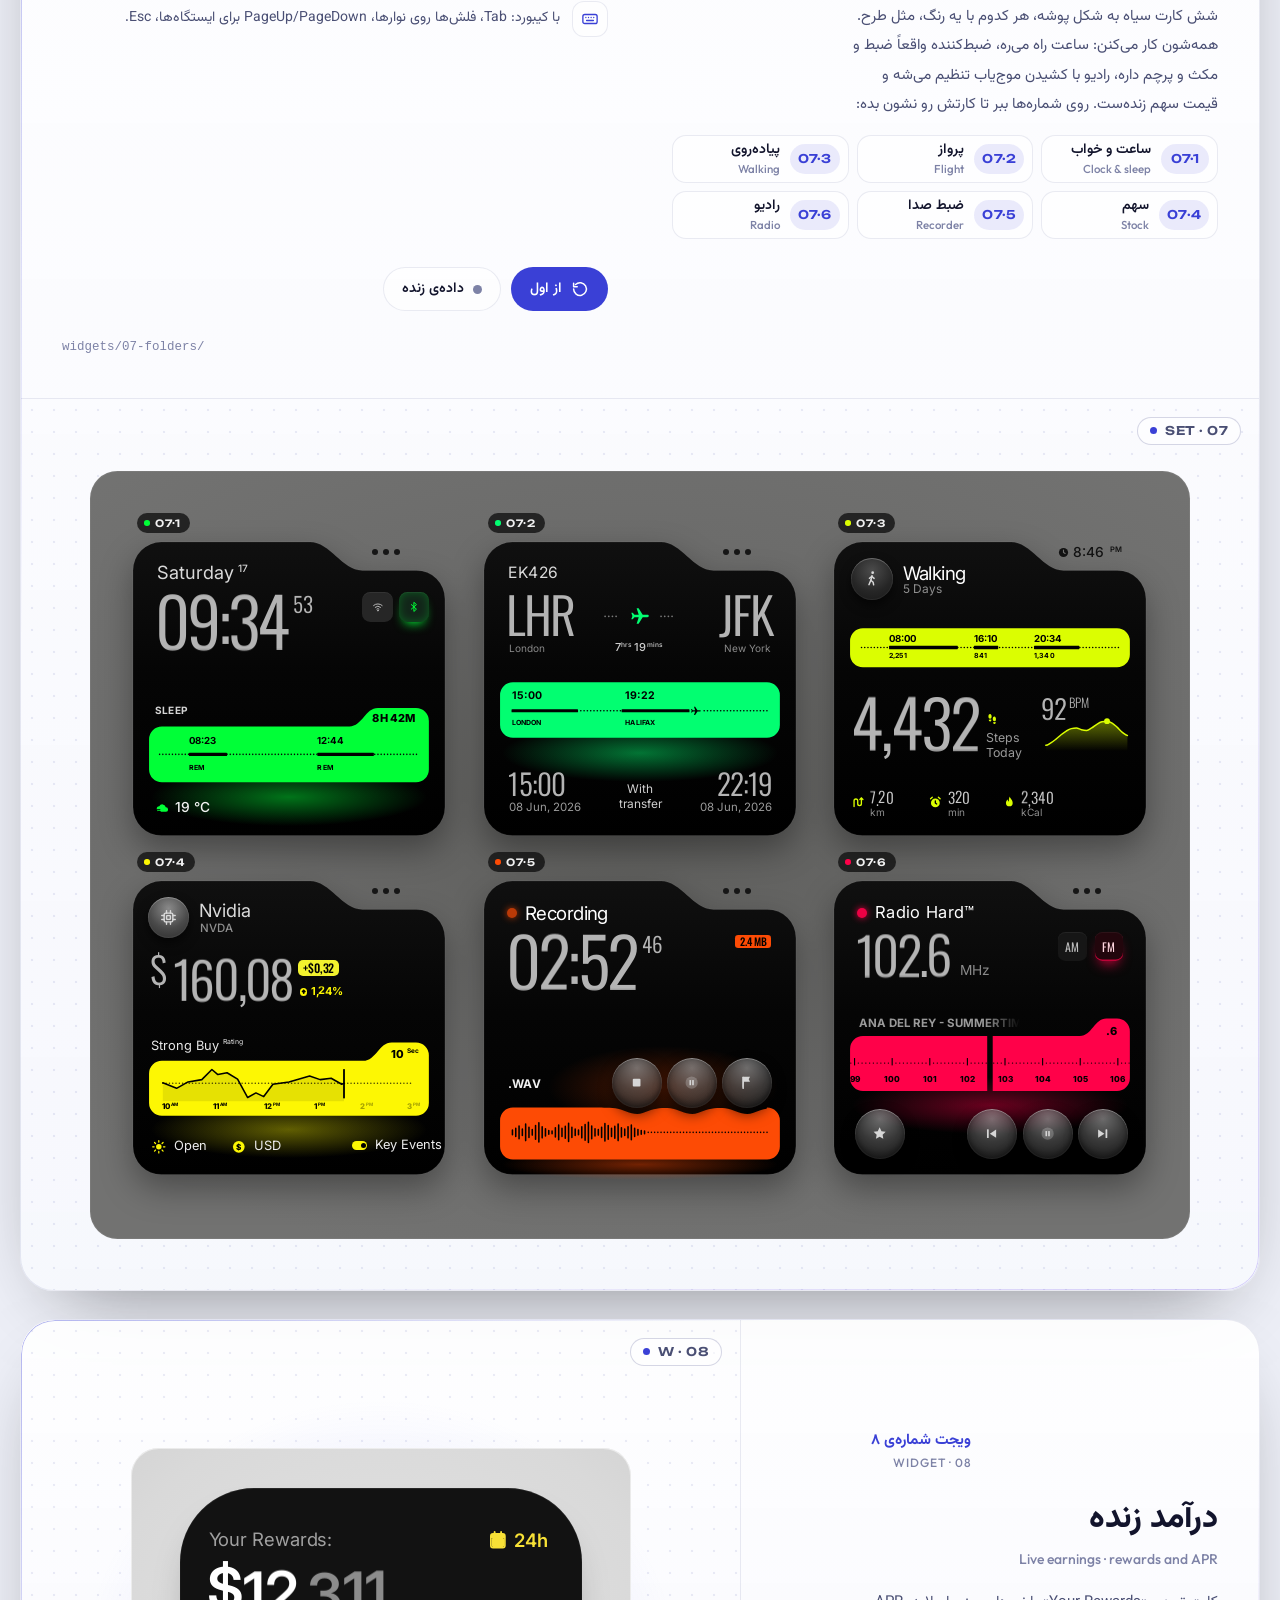
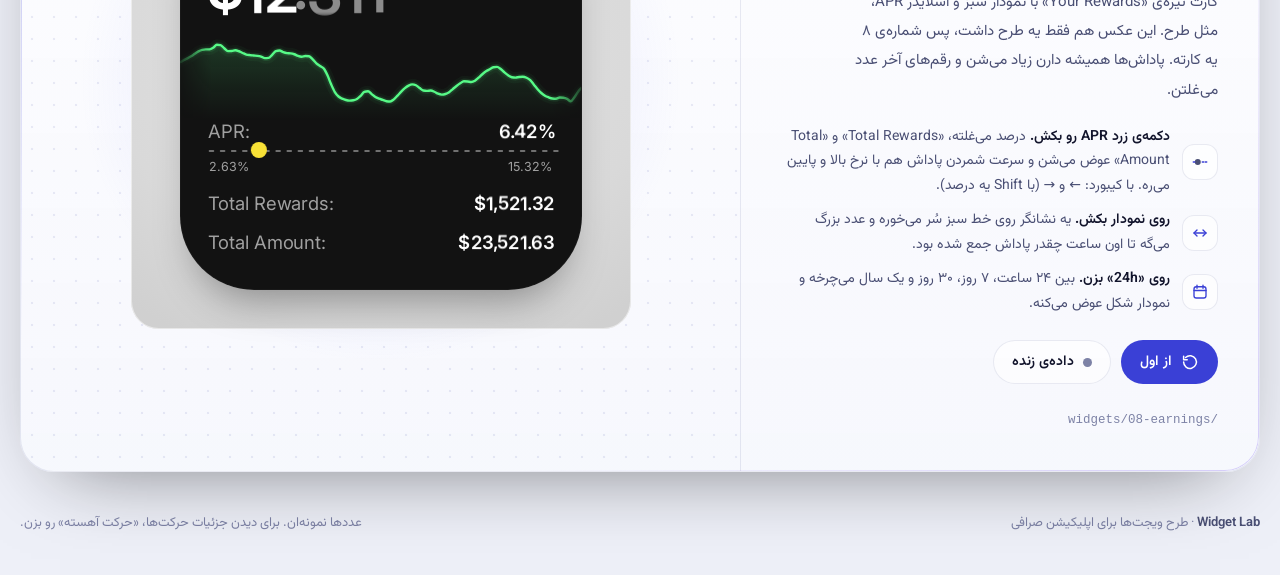
==== commit 98106a2b: "Add widget 08: live earnings with a working APR slider Widget 08 rebuilds the last batch shot, which" ====
--- a/exchange-widgets/index.html
+++ b/exchange-widgets/index.html
@@ -18,6 +18,7 @@
 <link rel="stylesheet" href="widgets/05-progress/set.css">
 <link rel="stylesheet" href="widgets/06-insights/set.css">
 <link rel="stylesheet" href="widgets/07-folders/set.css">
+<link rel="stylesheet" href="widgets/08-earnings/set.css">
 <!-- /bundle:css -->
 <script defer src="https://cdnjs.cloudflare.com/ajax/libs/gsap/3.13.0/gsap.min.js"></script>
 <!-- bundle:js -->
@@ -30,6 +31,7 @@
 <script defer src="widgets/05-progress/set.js"></script>
 <script defer src="widgets/06-insights/set.js"></script>
 <script defer src="widgets/07-folders/set.js"></script>
+<script defer src="widgets/08-earnings/set.js"></script>
 <!-- /bundle:js -->
 </head>
 <body>
@@ -80,6 +82,7 @@
       <a href="#w05"><b>05</b>گزارش پیشرفت</a>
       <a href="#w06"><b>06</b>بینش و تبدیل · ۲ کارت</a>
       <a href="#w07"><b>07</b>کارت‌های پوشه‌ای · ۶ کارت</a>
+      <a href="#w08"><b>08</b>درآمد زنده</a>
     </nav>
   </section>
 
@@ -308,6 +311,34 @@
         <div class="stage-mount is-full" data-mount="7"></div>
       </div>
     </article>
+    <article class="stage" id="w08" aria-labelledby="w08-title">
+      <div class="stage-info">
+        <div class="stage-id">
+          <p class="stage-num" aria-hidden="true"><span>0</span><span>8</span></p>
+          <p class="stage-kicker"><b>ویجت شماره‌ی ۸</b><span>Widget · 08</span></p>
+        </div>
+        <h2 class="stage-title" id="w08-title">درآمد زنده</h2>
+        <p class="stage-en">Live earnings · rewards and APR</p>
+        <p class="stage-desc">کارت تیره‌ی «<bdi dir="ltr">Your Rewards</bdi>» با نمودار سبز و اسلایدر APR، مثل طرح. این عکس هم فقط یه طرح داشت، پس شماره‌ی ۸ یه کارته. پاداش‌ها همیشه دارن زیاد می‌شن و رقم‌های آخر عدد می‌غلتن.</p>
+        <ul class="hints">
+          <li><svg viewBox="0 0 24 24" aria-hidden="true" focusable="false"><circle cx="9" cy="12" r="4" fill="currentColor" stroke="none"/><path d="M15 12h6M3 12h2" stroke-dasharray="2 2"/></svg><span><b>دکمه‌ی زرد APR رو بکش.</b> درصد می‌غلته، «<bdi dir="ltr">Total Rewards</bdi>» و «<bdi dir="ltr">Total Amount</bdi>» عوض می‌شن و سرعت شمردن پاداش هم با نرخ بالا و پایین می‌ره. با کیبورد: ← و → (با Shift یه درصد).</span></li>
+          <li><svg viewBox="0 0 24 24" aria-hidden="true" focusable="false"><path d="M4 12h16"/><path d="M8 8l-4 4 4 4"/><path d="M16 8l4 4-4 4"/></svg><span><b>روی نمودار بکش.</b> یه نشانگر روی خط سبز سُر می‌خوره و عدد بزرگ می‌گه تا اون ساعت چقدر پاداش جمع شده بود.</span></li>
+          <li><svg viewBox="0 0 24 24" aria-hidden="true" focusable="false"><rect x="4" y="5" width="16" height="15" rx="3"/><path d="M8 3v4M16 3v4M4 10h16"/></svg><span><b>روی «<bdi dir="ltr">24h</bdi>» بزن.</b> بین ۲۴ ساعت، ۷ روز، ۳۰ روز و یک سال می‌چرخه و نمودار شکل عوض می‌کنه.</span></li>
+        </ul>
+        <div class="stage-actions">
+          <button class="btn primary" type="button" data-act="replay">
+            <svg viewBox="0 0 24 24" aria-hidden="true" focusable="false"><path d="M3.5 12a8.5 8.5 0 1 0 2.6-6.1"/><path d="M3.5 4.2V9h4.8"/></svg>
+            از اول
+          </button>
+          <button class="btn" type="button" data-act="live" aria-pressed="false"><i class="dot" aria-hidden="true"></i>داده‌ی زنده</button>
+        </div>
+        <code class="stage-path">widgets/08-earnings/</code>
+      </div>
+      <div class="stage-show">
+        <span class="stage-tag" aria-hidden="true"><i></i>W · 08</span>
+        <div class="stage-mount" data-mount="8"></div>
+      </div>
+    </article>
   </main>
 
   <footer class="foot">
--- a/exchange-widgets/widgets/08-earnings/set.css
+++ b/exchange-widgets/widgets/08-earnings/set.css
@@ -0,0 +1,89 @@
+/* ==========================================================================
+   Set 08 · Live Earnings (one card)
+   1u = 1px of the shot. The card is 434 × 434 u (radius 80) at (53, 43) in
+   a 540 × 520 u stage on the shot's pale grey. Scales with the width.
+   ========================================================================== */
+.w08 {
+  container-type: inline-size;
+  position: relative;
+  font-family: "Inter", "Outfit", system-ui, sans-serif;
+  -webkit-tap-highlight-color: transparent;
+  -webkit-user-select: none;
+  user-select: none;
+}
+.w08-stage { --u: calc(100cqi / 540); position: relative; width: 100%; aspect-ratio: 540 / 520; }
+.w08-back { position: absolute; inset: 0; border-radius: calc(30 * var(--u)); background: radial-gradient(80% 70% at 50% 40%, #e2e2e2, #d9d9d9 70%, #d0d0d0); box-shadow: inset 0 0 0 1px rgba(255, 255, 255, .5); }
+.w08-intro { position: absolute; inset: 0; }
+.w08-card {
+  position: absolute;
+  left: calc(53 * var(--u));
+  top: calc(43 * var(--u));
+  width: calc(434 * var(--u));
+  height: calc(434 * var(--u));
+  transform-origin: 50% 50%;
+  will-change: transform;
+}
+.w08-shadow { position: absolute; inset: 0; border-radius: calc(80 * var(--u)); box-shadow: 0 calc(26 * var(--u)) calc(44 * var(--u)) calc(-18 * var(--u)) rgba(0, 0, 0, .38); }
+.w08-in {
+  position: absolute;
+  inset: 0;
+  border-radius: calc(80 * var(--u));
+  background: #121212;
+  box-shadow: inset 0 calc(1 * var(--u)) 0 rgba(255, 255, 255, .06), inset 0 0 0 calc(1 * var(--u)) rgba(255, 255, 255, .03);
+  overflow: hidden;
+  overflow: clip;
+  color: #fff;
+}
+.w08-glow { position: absolute; left: 0; top: 0; width: calc(320 * var(--u)); height: calc(320 * var(--u)); margin: calc(-160 * var(--u)) 0 0 calc(-160 * var(--u)); border-radius: 50%; background: radial-gradient(closest-side, rgba(87, 250, 135, .07), transparent); opacity: 0; pointer-events: none; will-change: transform, opacity; }
+.w08-svg { position: absolute; inset: 0; width: 100%; height: 100%; overflow: visible; pointer-events: none; }
+.w08-abs { position: absolute; margin: 0; white-space: nowrap; }
+.w08-label { font: 400 calc(20 * var(--u)) / 1 "Inter", system-ui, sans-serif; color: #a0a0a0; letter-spacing: -.005em; }
+.w08-value { font: 600 calc(20 * var(--u)) / 1 "Inter", system-ui, sans-serif; letter-spacing: .012em; color: #fff; text-align: right; }
+.w08-small { font: 400 calc(13.5 * var(--u)) / 1 "Inter", system-ui, sans-serif; color: #a0a0a0; }
+.w08-big { display: flex; align-items: flex-start; font: 600 calc(62 * var(--u)) / 1.2 "Inter", system-ui, sans-serif; letter-spacing: -.012em; }
+.w08-int { color: #fff; }
+.w08-dec { color: #8c8c8c; margin-left: calc(-4.5 * var(--u)); letter-spacing: .01em; }
+
+/* the period chip: calendar + 24h */
+.w08-period {
+  position: absolute;
+  right: calc(29 * var(--u));
+  top: calc(41 * var(--u));
+  height: calc(30 * var(--u));
+  margin: 0;
+  padding: 0 calc(8 * var(--u)) 0 calc(6 * var(--u));
+  display: flex;
+  align-items: center;
+  gap: calc(9 * var(--u));
+  border: 0;
+  border-radius: calc(10 * var(--u));
+  background: transparent;
+  color: #f8e136;
+  font: 600 calc(20 * var(--u)) / 1 "Inter", system-ui, sans-serif;
+  cursor: pointer;
+  touch-action: manipulation;
+  transition: background-color .25s ease;
+}
+.w08-period:hover { background: rgba(248, 225, 54, .08); }
+.w08-period svg { width: calc(17 * var(--u)); height: calc(19 * var(--u)); fill: currentColor; will-change: transform; }
+.w08-period span { display: inline-block; min-width: calc(36 * var(--u)); text-align: left; }
+
+/* APR slider */
+.w08-track { position: absolute; left: calc(25 * var(--u)); width: calc(385 * var(--u)); top: calc(268 * var(--u)); height: calc(32 * var(--u)); cursor: pointer; touch-action: none; outline: none; border-radius: calc(12 * var(--u)); }
+.w08-knob {
+  position: absolute;
+  left: 0;
+  top: calc(274.5 * var(--u));
+  width: calc(17 * var(--u));
+  height: calc(17 * var(--u));
+  margin-left: calc(-8.5 * var(--u));
+  border-radius: 50%;
+  background: #f8e136;
+  box-shadow: 0 0 0 0 rgba(248, 225, 54, .4);
+  pointer-events: none;
+  will-change: transform;
+}
+.w08-track:focus-visible + .w08-knob { box-shadow: 0 0 0 calc(4 * var(--u)) rgba(248, 225, 54, .35); }
+.w08-scrub { position: absolute; left: 0; right: 0; top: calc(150 * var(--u)); height: calc(100 * var(--u)); cursor: ew-resize; touch-action: pan-y; outline: none; }
+.w08-scrub:focus-visible, .w08-period:focus-visible { outline: none; box-shadow: 0 0 0 calc(1.6 * var(--u)) rgba(255, 255, 255, .55); }
+.w08-sr { position: absolute; width: 1px; height: 1px; margin: -1px; overflow: hidden; clip-path: inset(50%); white-space: nowrap; }
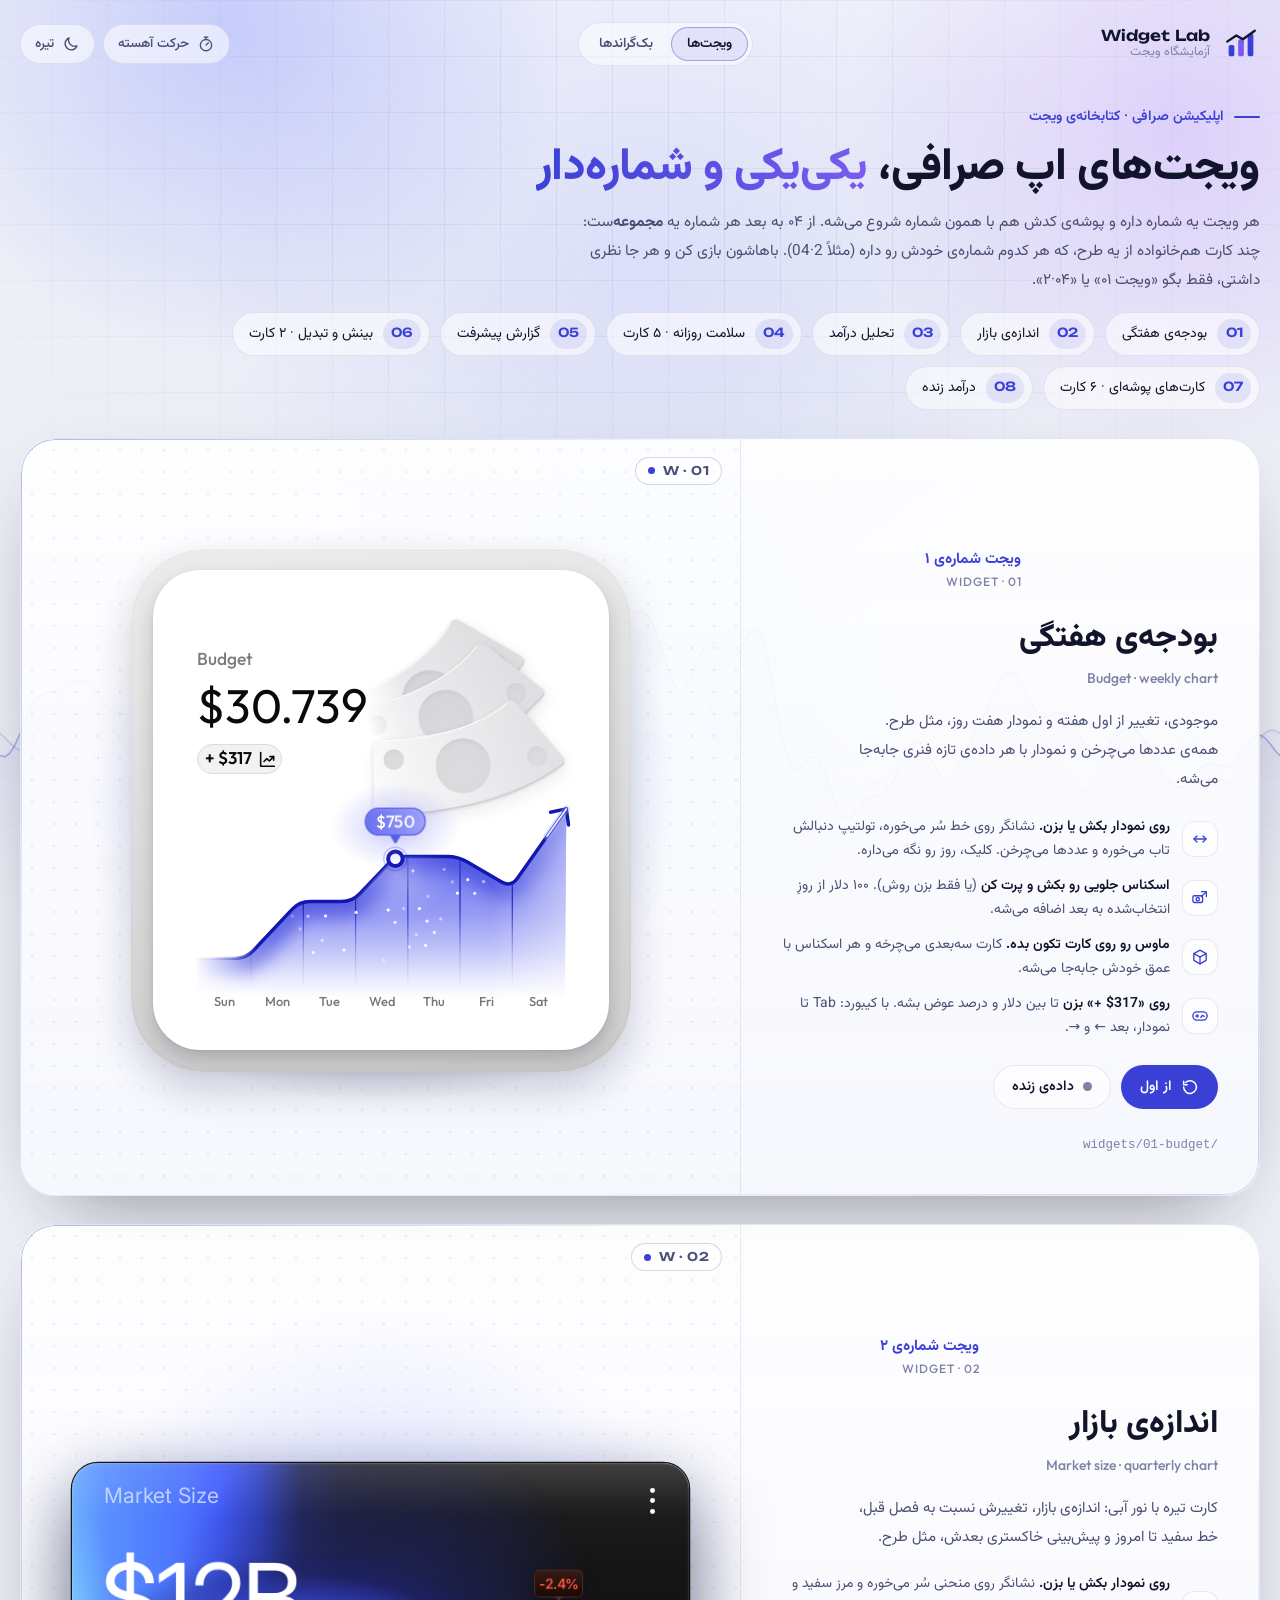
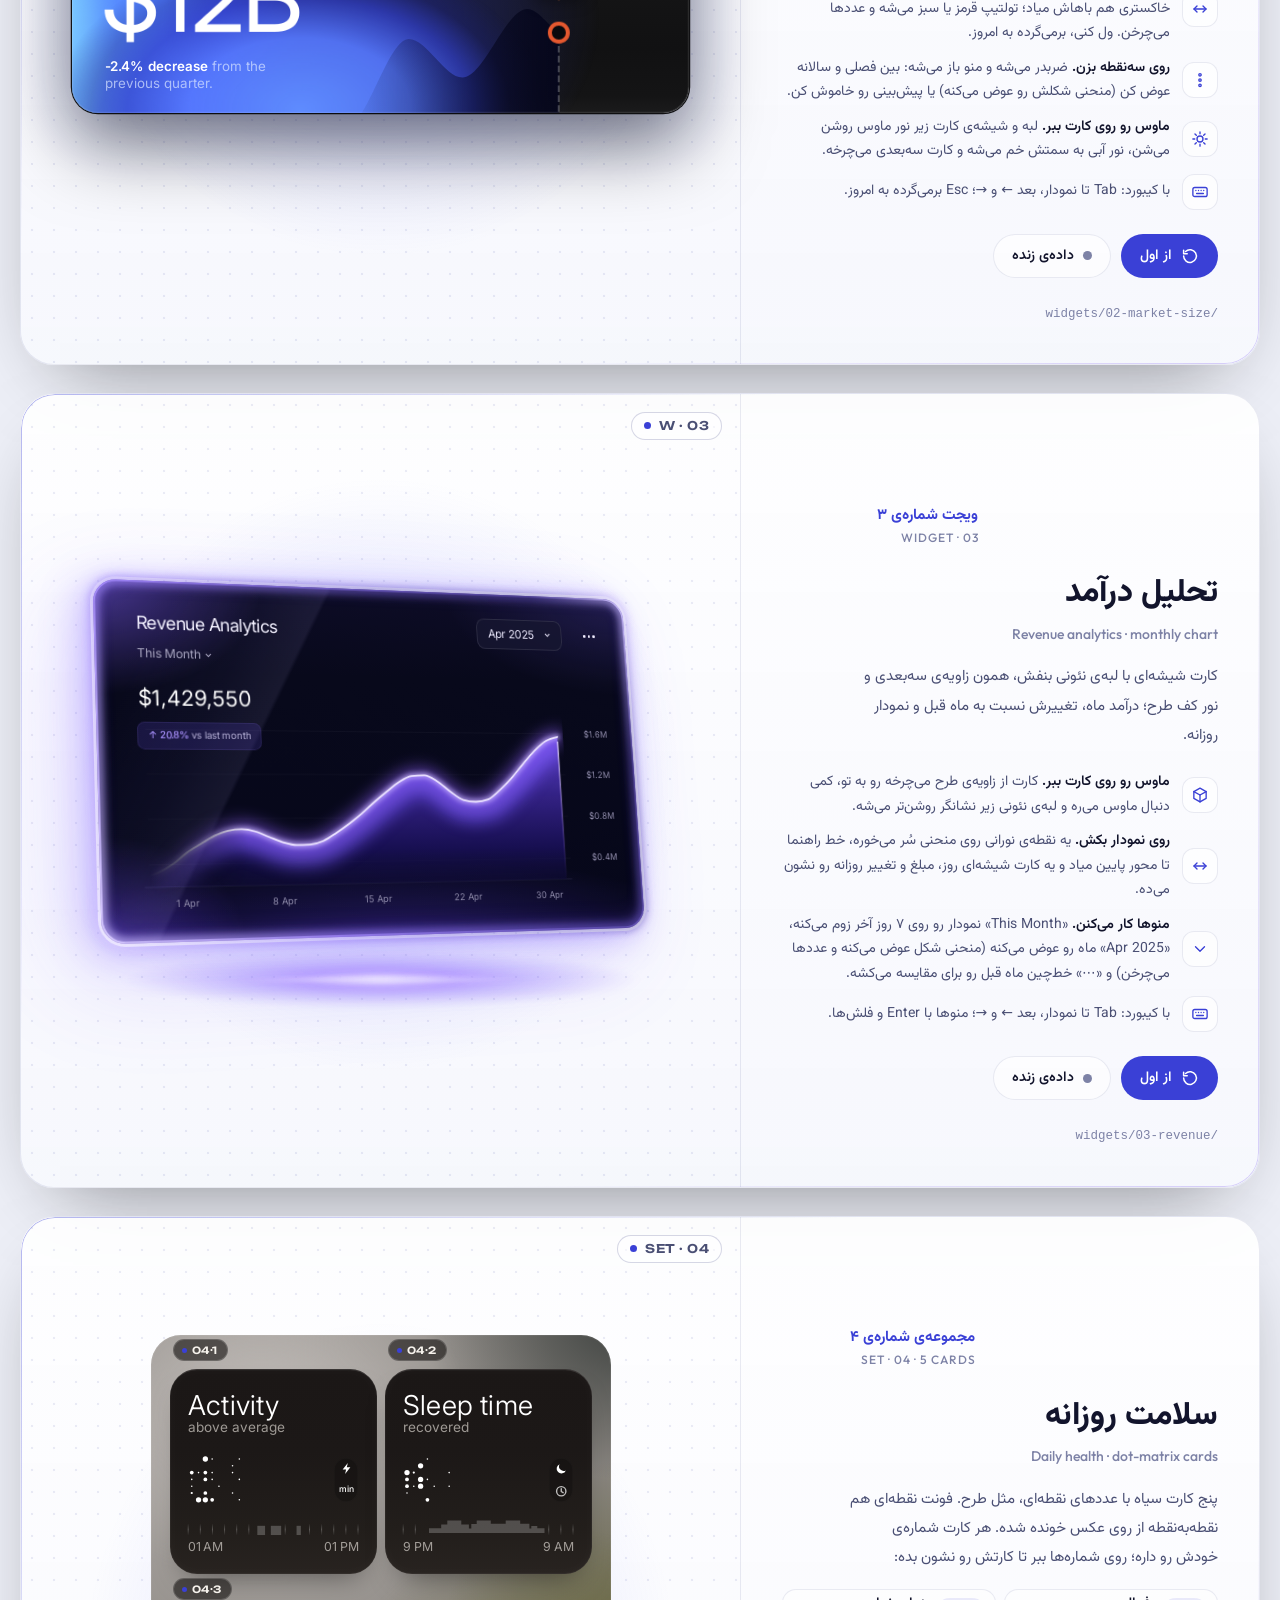
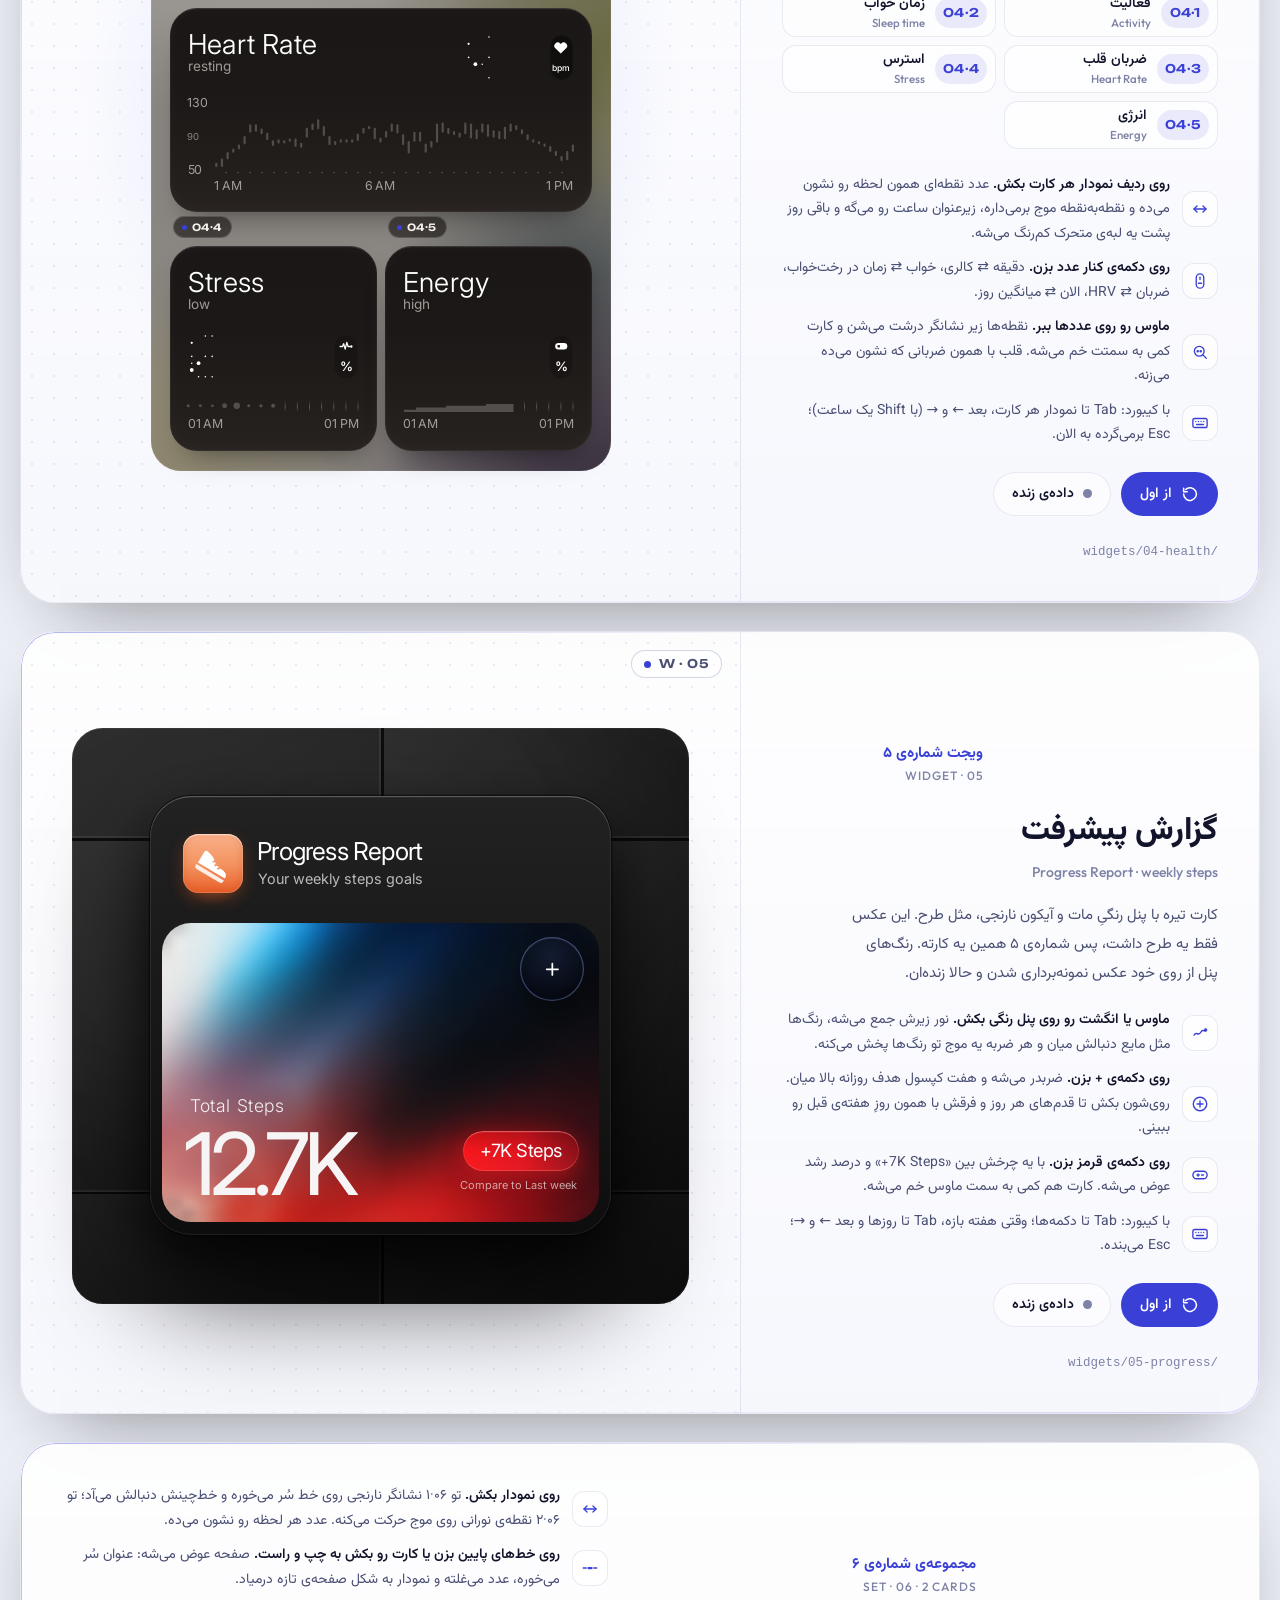
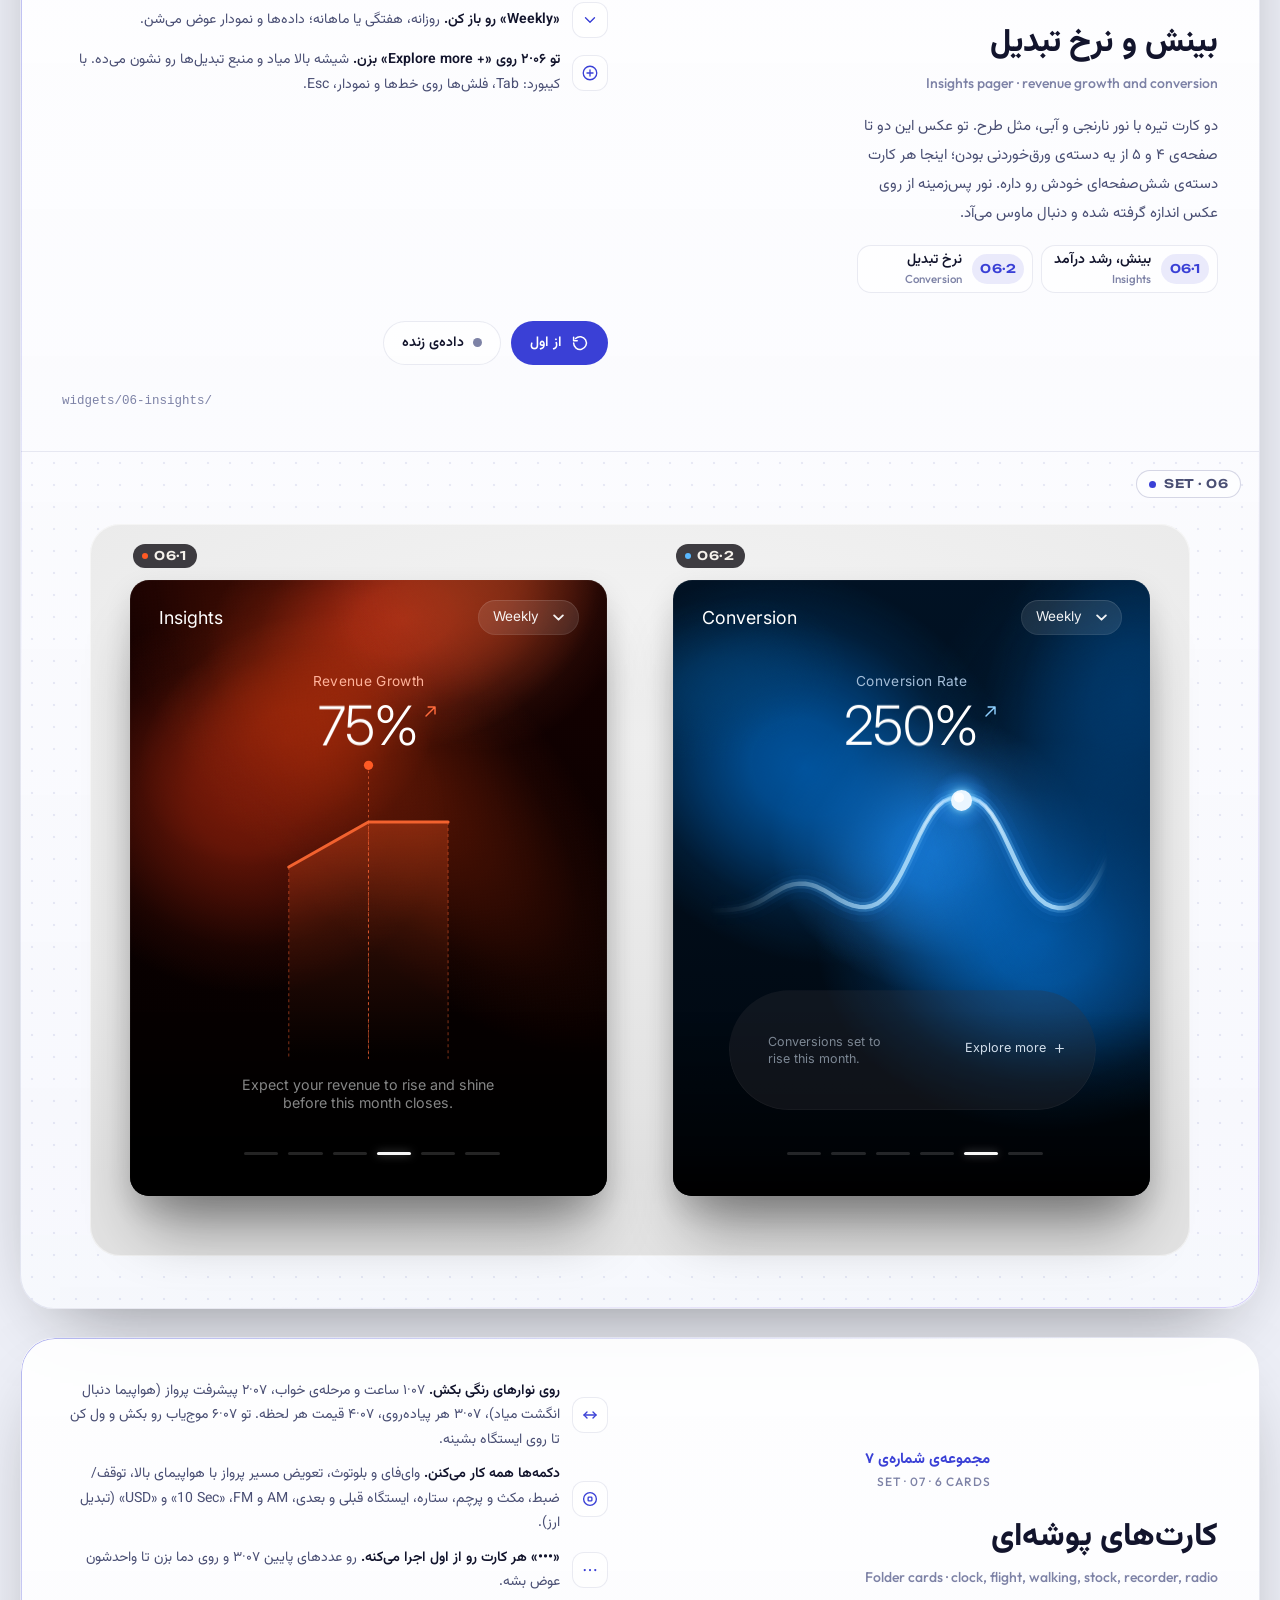
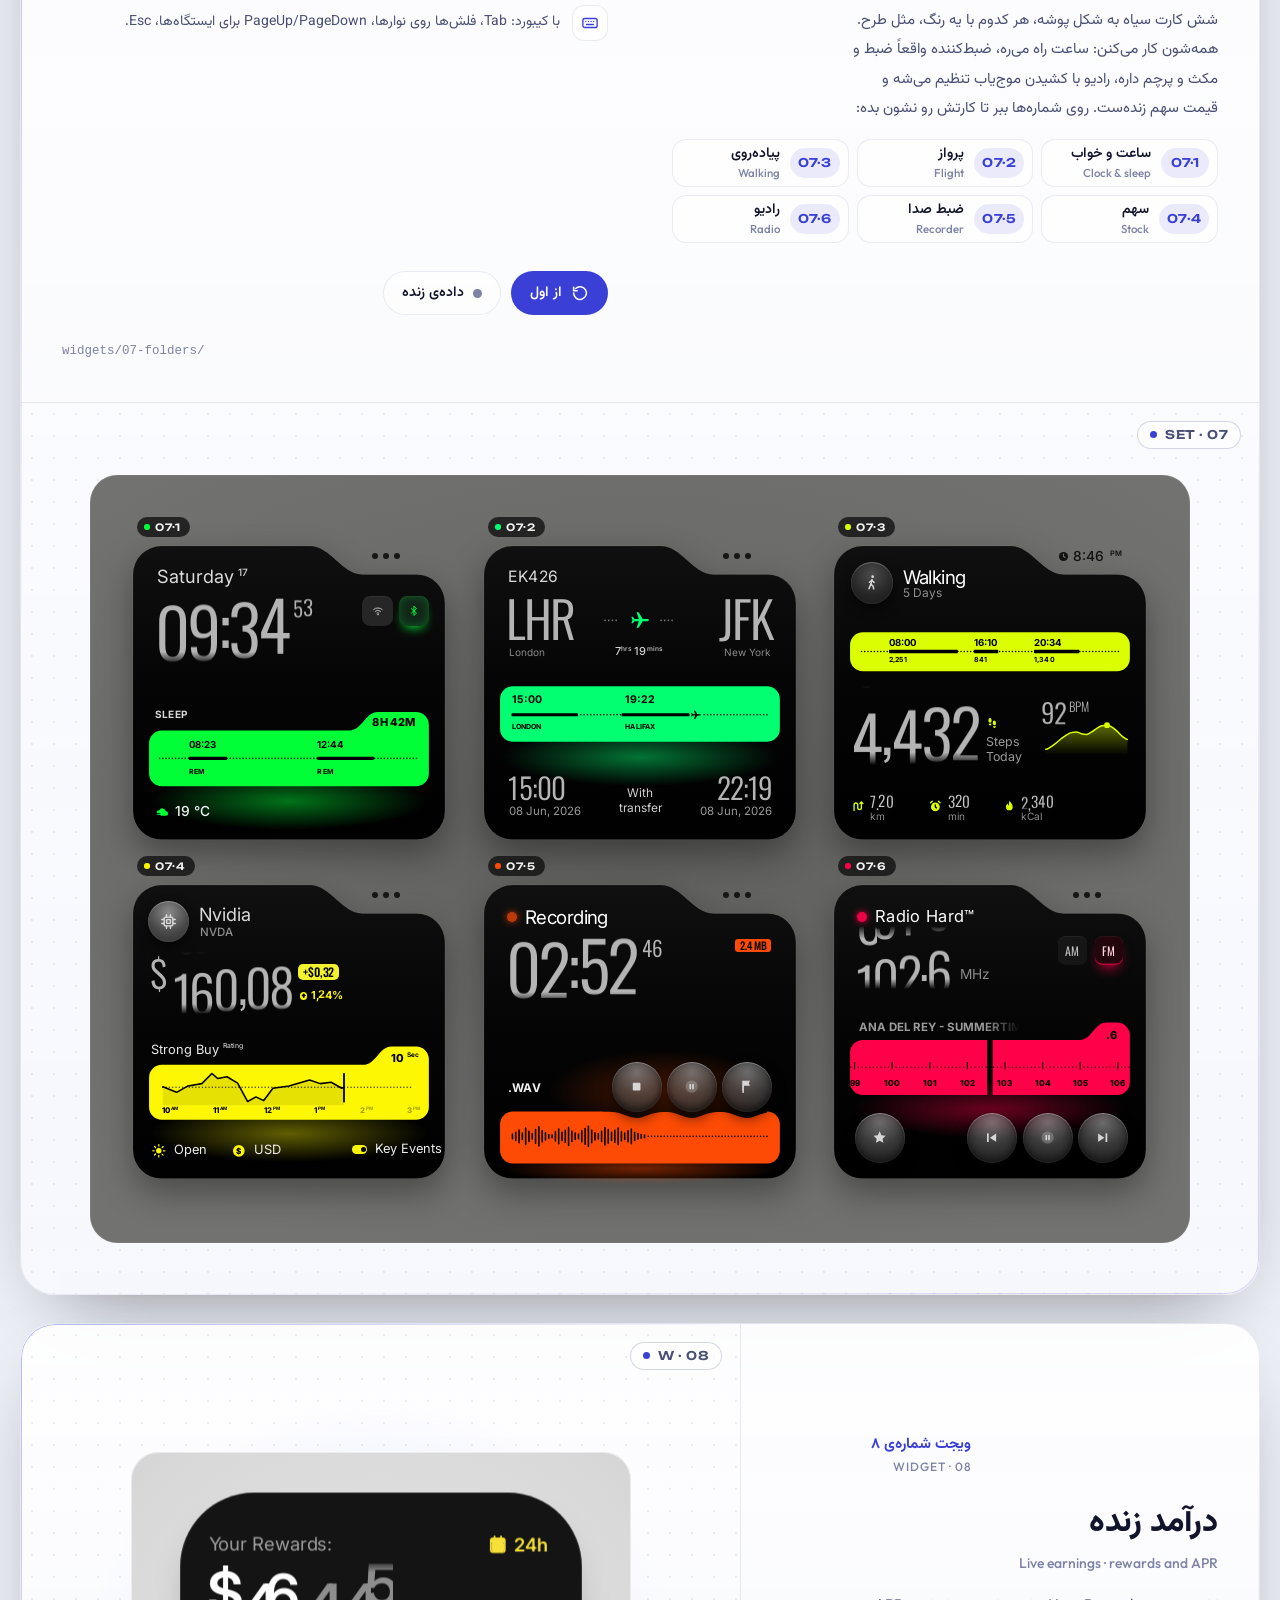
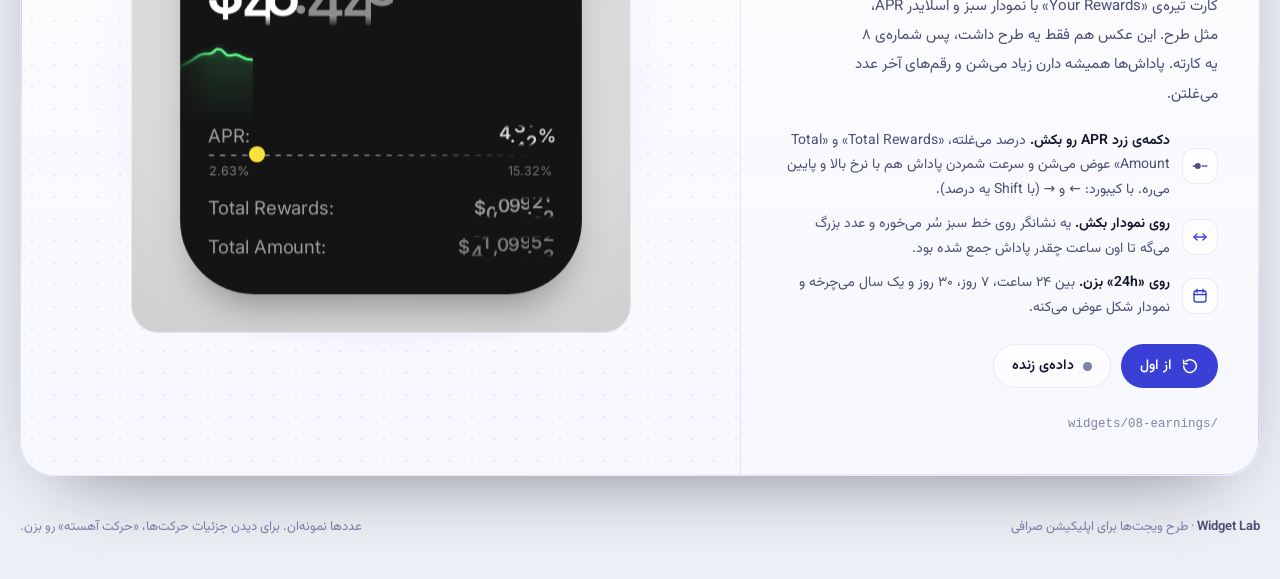
==== commit 90648ab3: "Add the backgrounds section: the widgets' gradients, live and downloadable - backgrounds/: a page of" ====
--- a/exchange-widgets/index.html
+++ b/exchange-widgets/index.html
@@ -57,6 +57,10 @@
       </svg>
       <span class="brand-name"><b>Widget Lab</b><span>آزمایشگاه ویجت</span></span>
     </a>
+    <nav class="sections" aria-label="بخش‌ها">
+      <a href="#top" data-section="widgets" aria-current="page">ویجت‌ها</a>
+      <a href="backgrounds/index.html" data-section="backgrounds">بک‌گراندها</a>
+    </nav>
     <div class="tools">
       <button class="tool" type="button" data-tool="slow" aria-pressed="false" title="همه‌ی حرکت‌ها چهار برابر آهسته">
         <svg viewBox="0 0 24 24" aria-hidden="true" focusable="false"><circle cx="12" cy="13.5" r="7.5"/><path d="M12 13.5l3.2-3.2"/><path d="M9.5 2.8h5"/><path d="M12 2.8v3.2"/></svg>
--- a/exchange-widgets/lab/lab.css
+++ b/exchange-widgets/lab/lab.css
@@ -229,6 +229,33 @@
 .brand-name b { font: 600 15px/1.1 var(--font-display); letter-spacing: .01em; direction: ltr; text-align: start; }
 .brand-name span { font-size: 12.5px; color: var(--ink-3); }
 
+/* the section switch in the header: widgets | backgrounds */
+.sections {
+  display: inline-flex;
+  padding: 4px;
+  gap: 2px;
+  border: 1px solid var(--edge);
+  border-radius: 999px;
+  background: var(--surface);
+}
+.sections a {
+  display: inline-flex;
+  align-items: center;
+  height: 34px;
+  padding-inline: 16px;
+  border-radius: 999px;
+  color: var(--ink-2);
+  font: 600 13.5px/1 var(--font-fa);
+  text-decoration: none;
+  transition: background-color .25s ease, color .25s ease;
+}
+.sections a:hover { color: var(--ink); background: var(--surface-2); }
+.sections a[aria-current="page"] { color: var(--ink); background: var(--accent-wash); box-shadow: inset 0 0 0 1px color-mix(in srgb, var(--accent) 40%, transparent); }
+@media (max-width: 940px) {
+  .sections { order: 3; width: 100%; justify-content: center; }
+  .sections a { flex: 1; justify-content: center; }
+}
+
 .tools { display: flex; align-items: center; gap: 8px; }
 .tool {
   display: inline-flex;
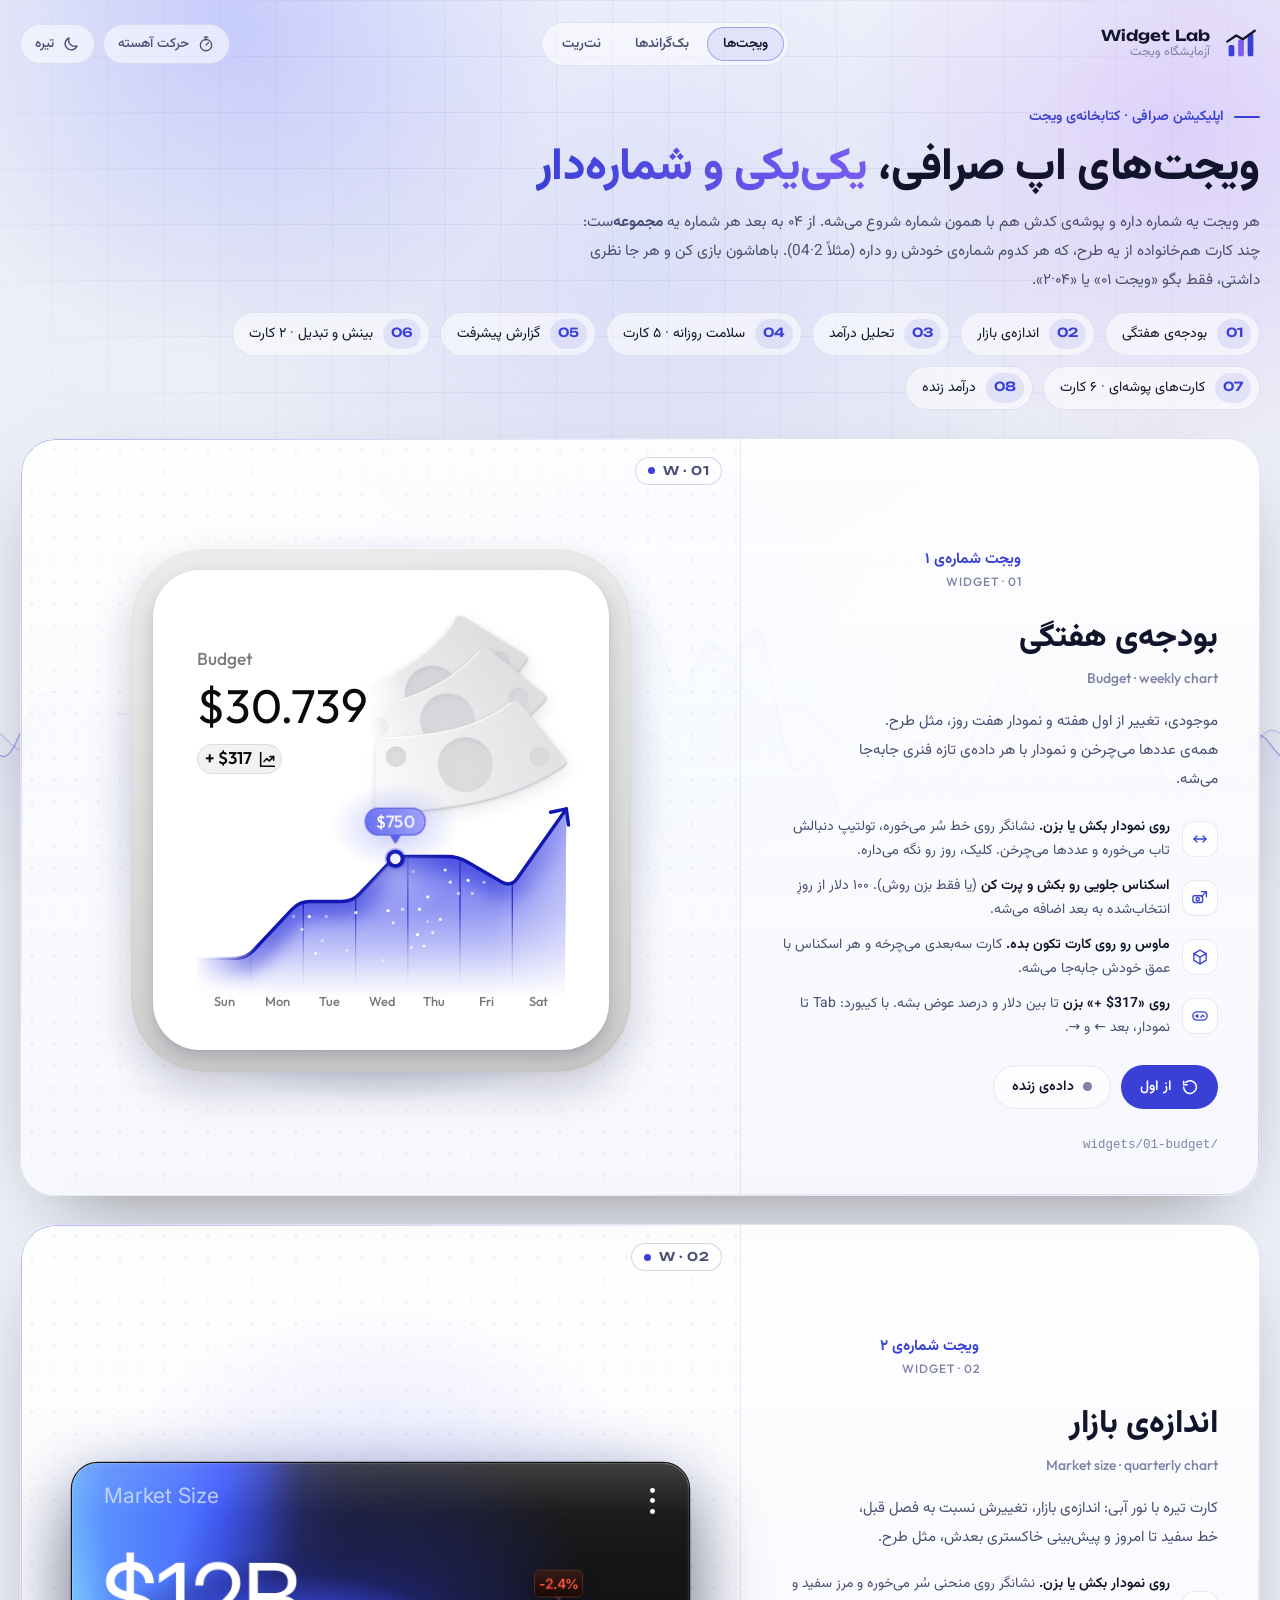
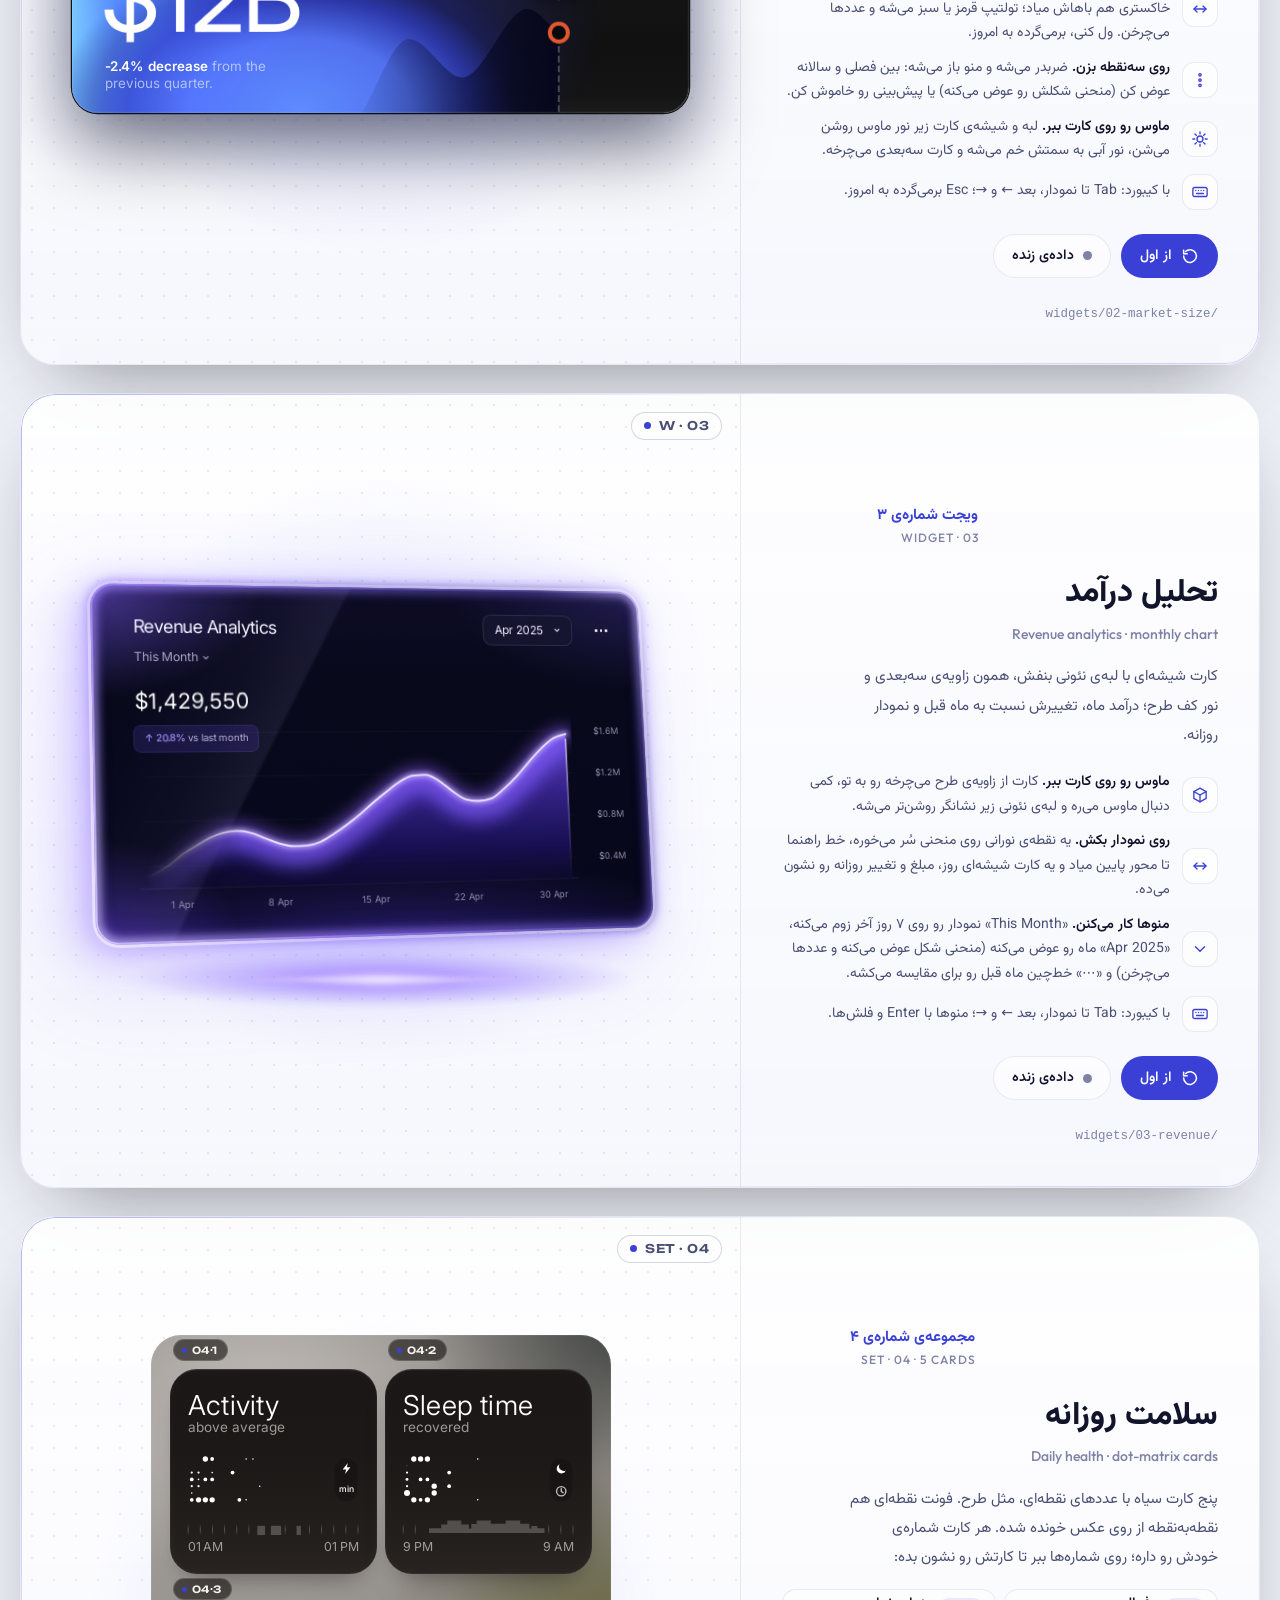
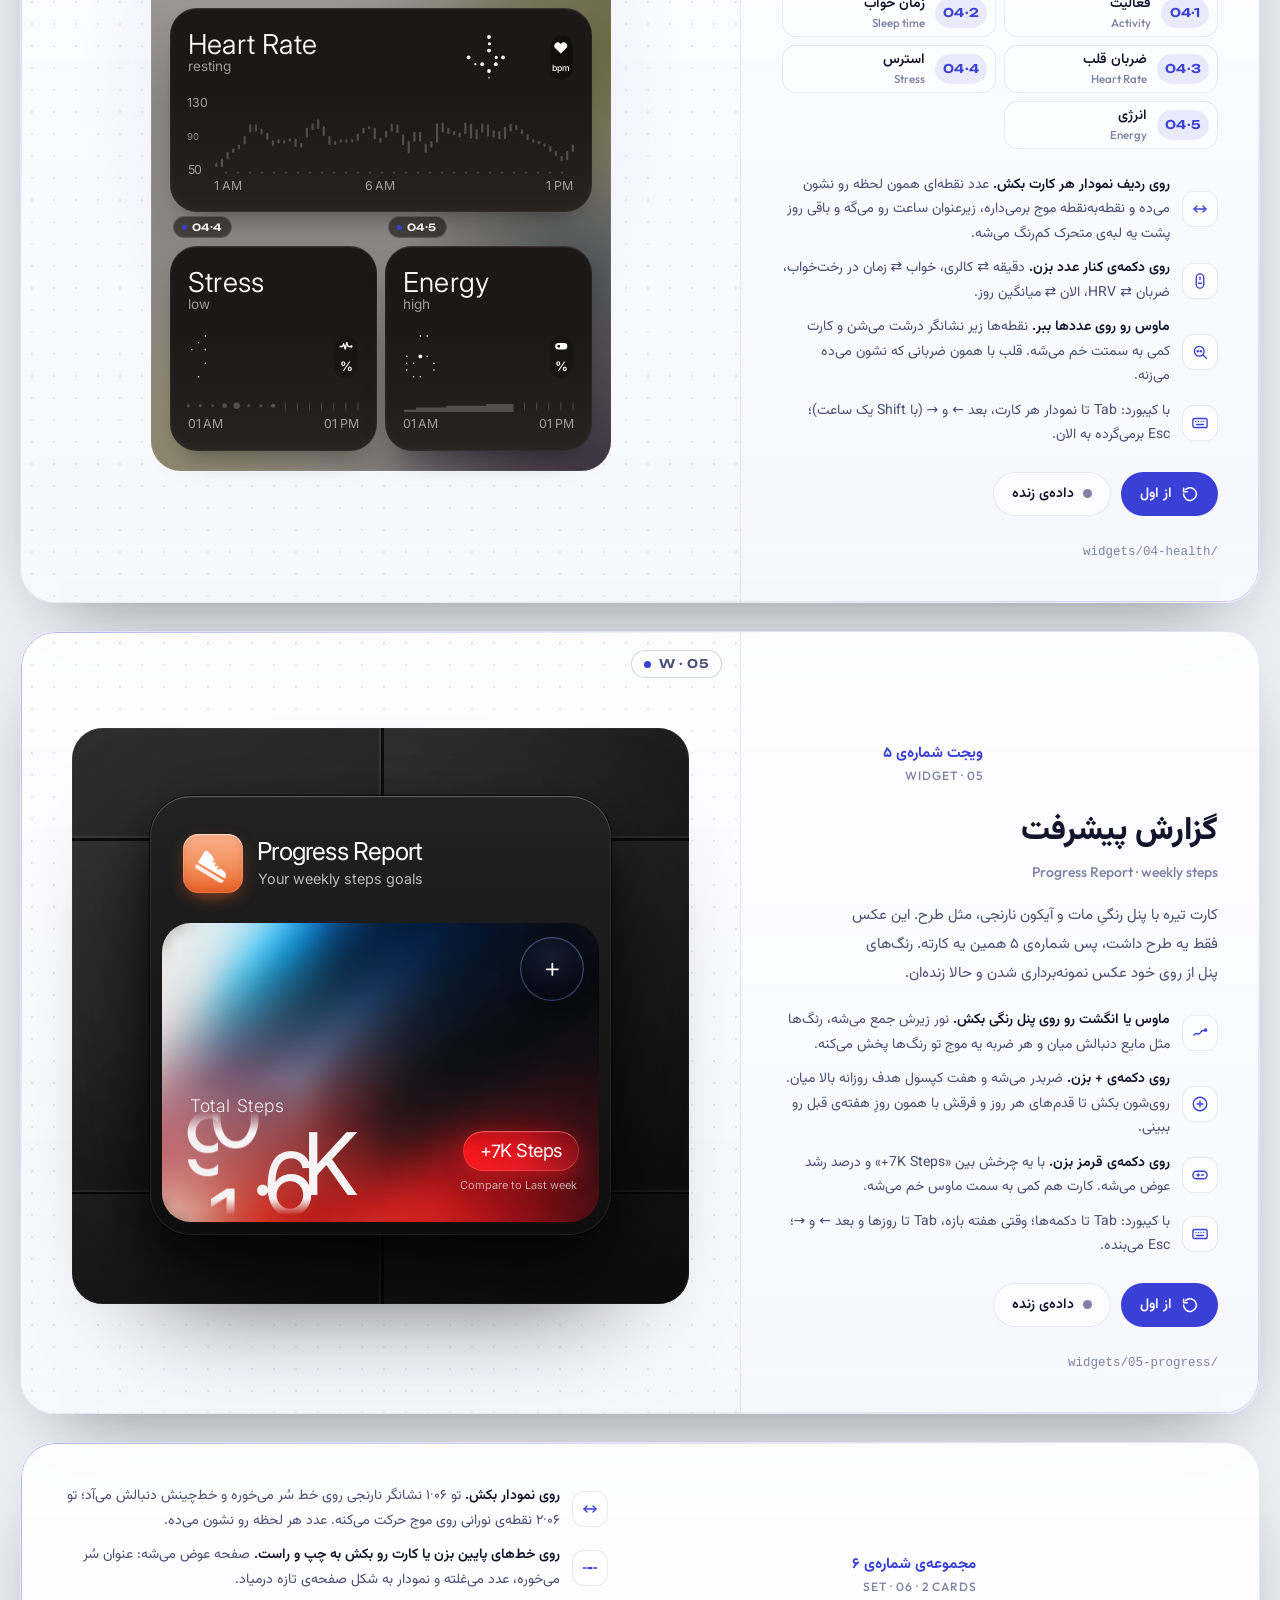
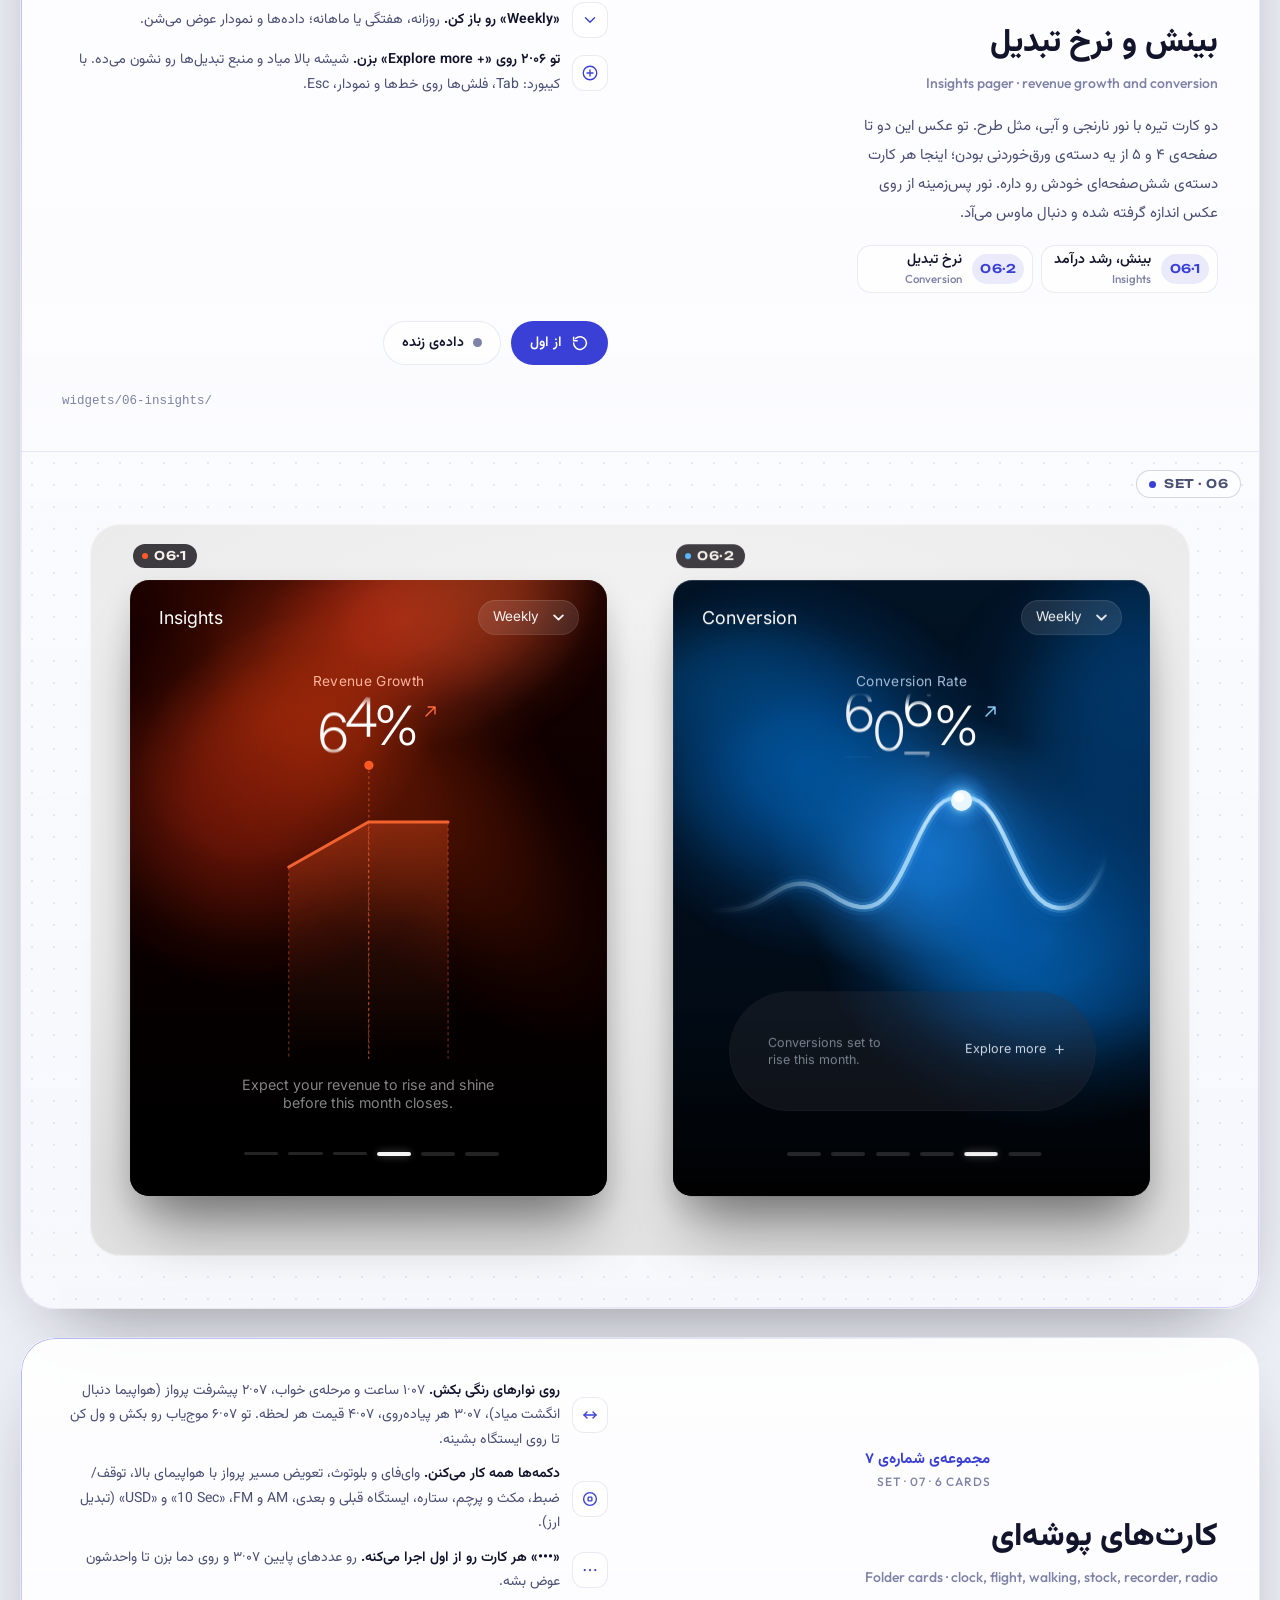
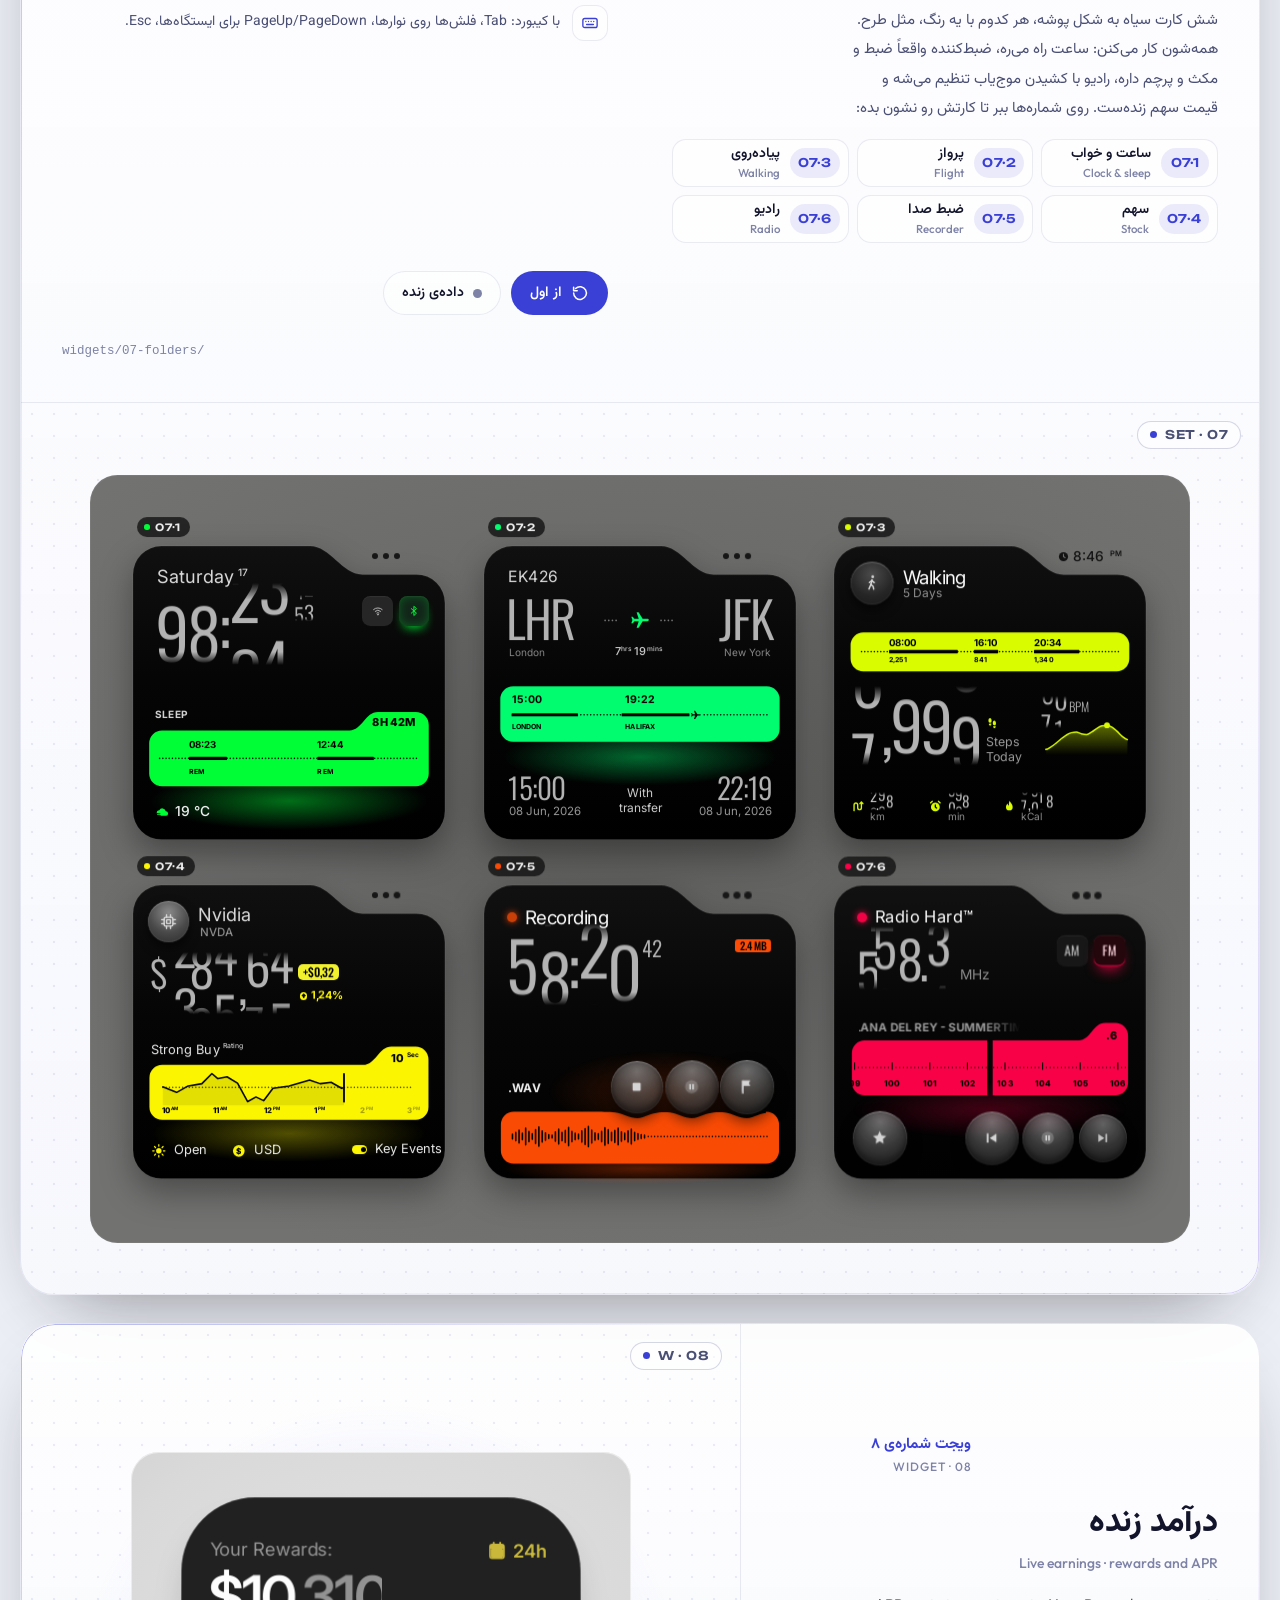
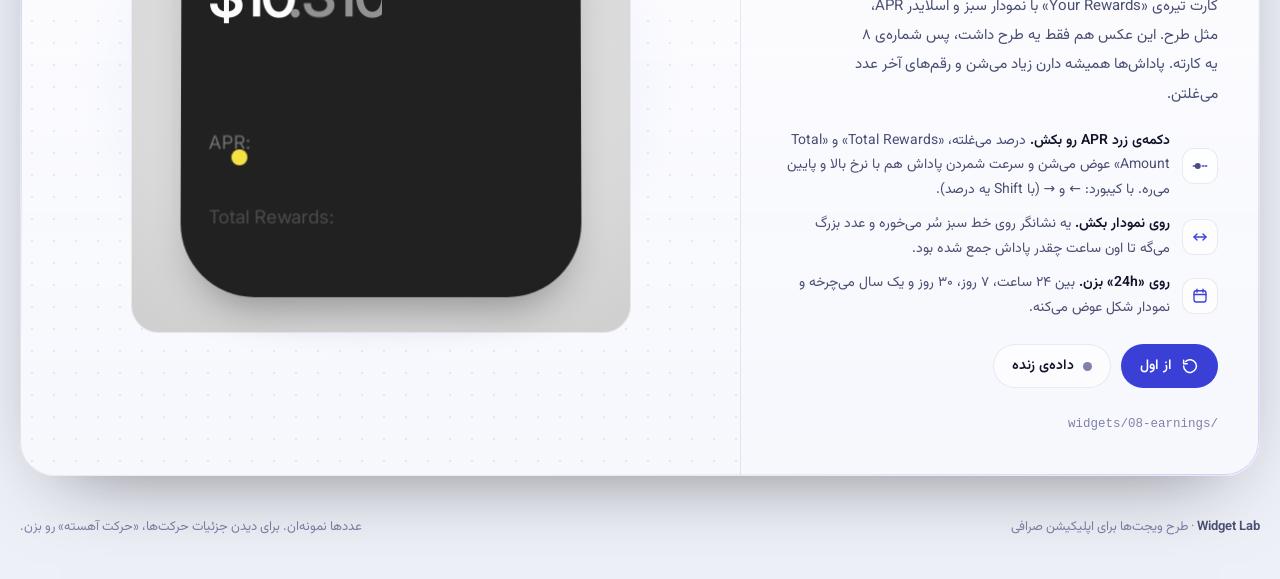
==== commit 50ce9991: "NetRate widgets, batch 1: rate-large (from 01) and chart-medium (from 02) A third section for the Ne" ====
--- a/exchange-widgets/index.html
+++ b/exchange-widgets/index.html
@@ -60,6 +60,7 @@
     <nav class="sections" aria-label="بخش‌ها">
       <a href="#top" data-section="widgets" aria-current="page">ویجت‌ها</a>
       <a href="backgrounds/index.html" data-section="backgrounds">بک‌گراندها</a>
+      <a href="netrate/index.html" data-section="netrate">نت‌ریت</a>
     </nav>
     <div class="tools">
       <button class="tool" type="button" data-tool="slow" aria-pressed="false" title="همه‌ی حرکت‌ها چهار برابر آهسته">
